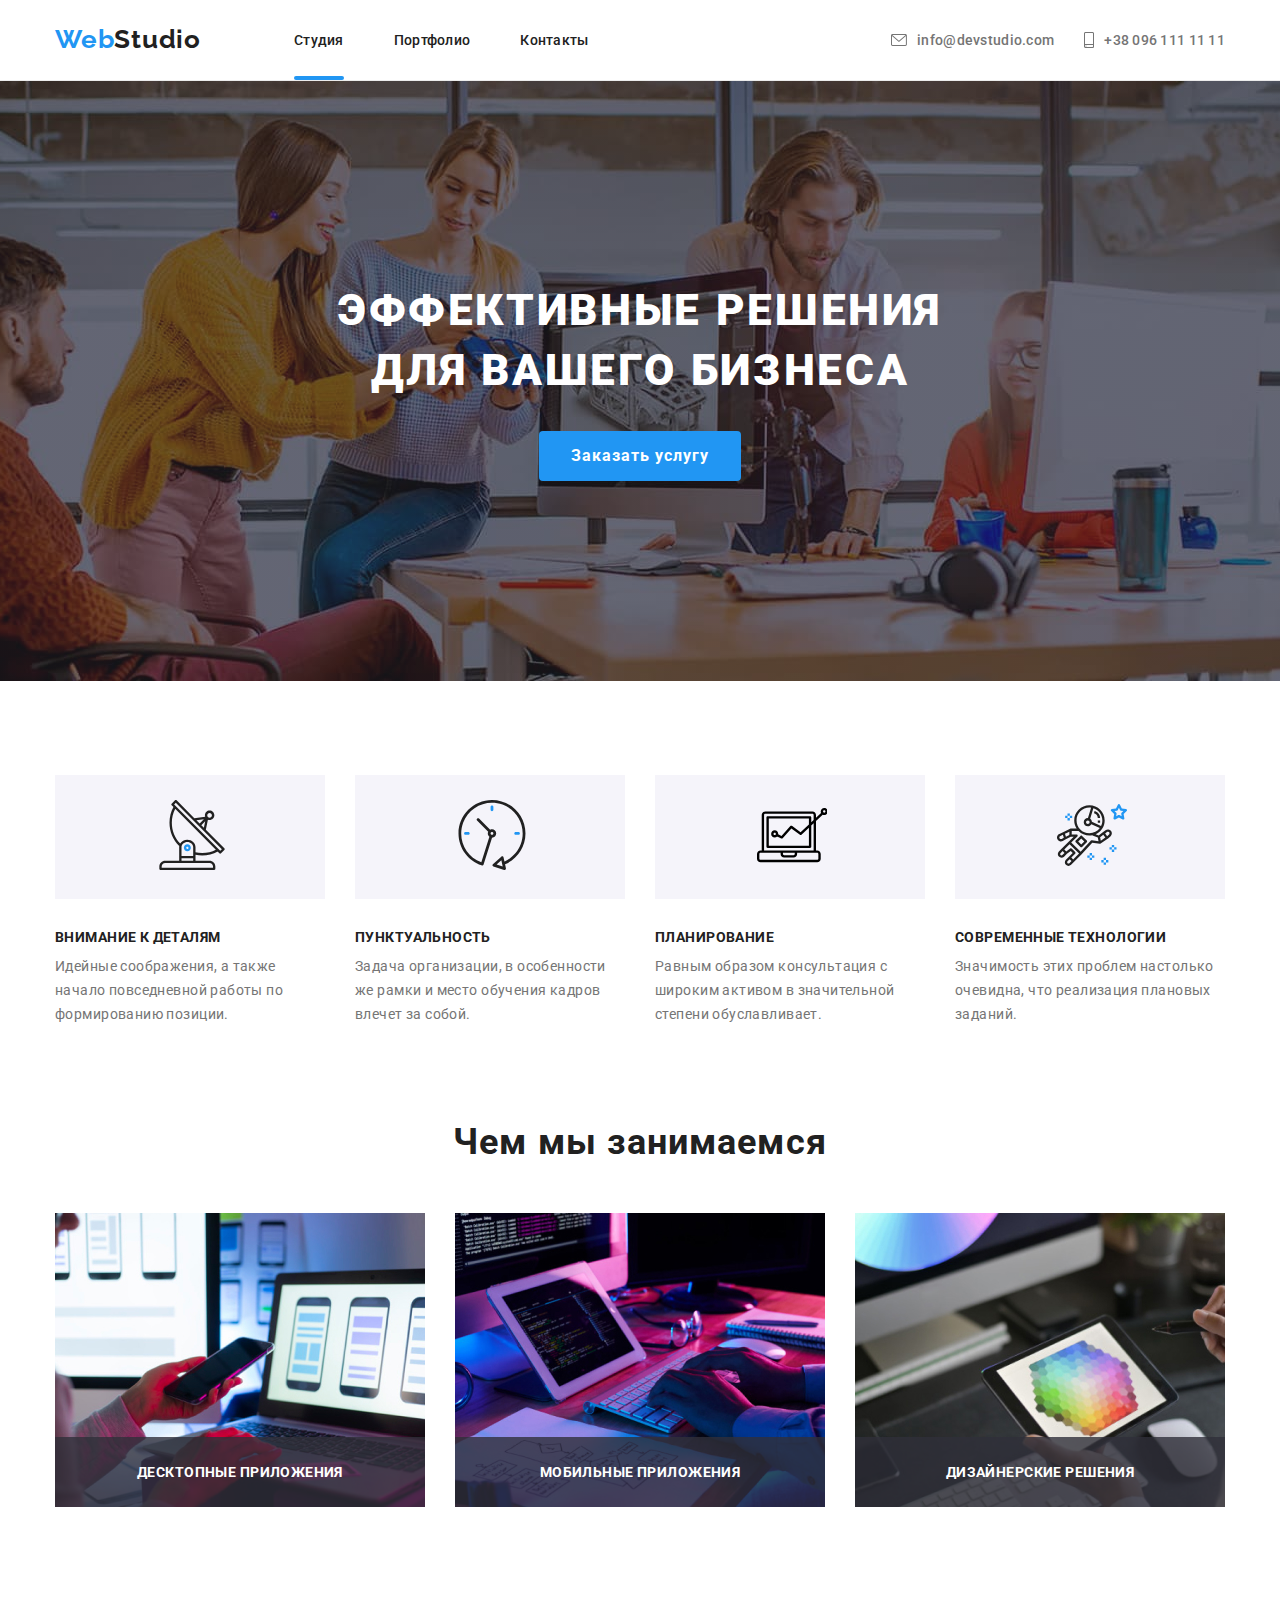
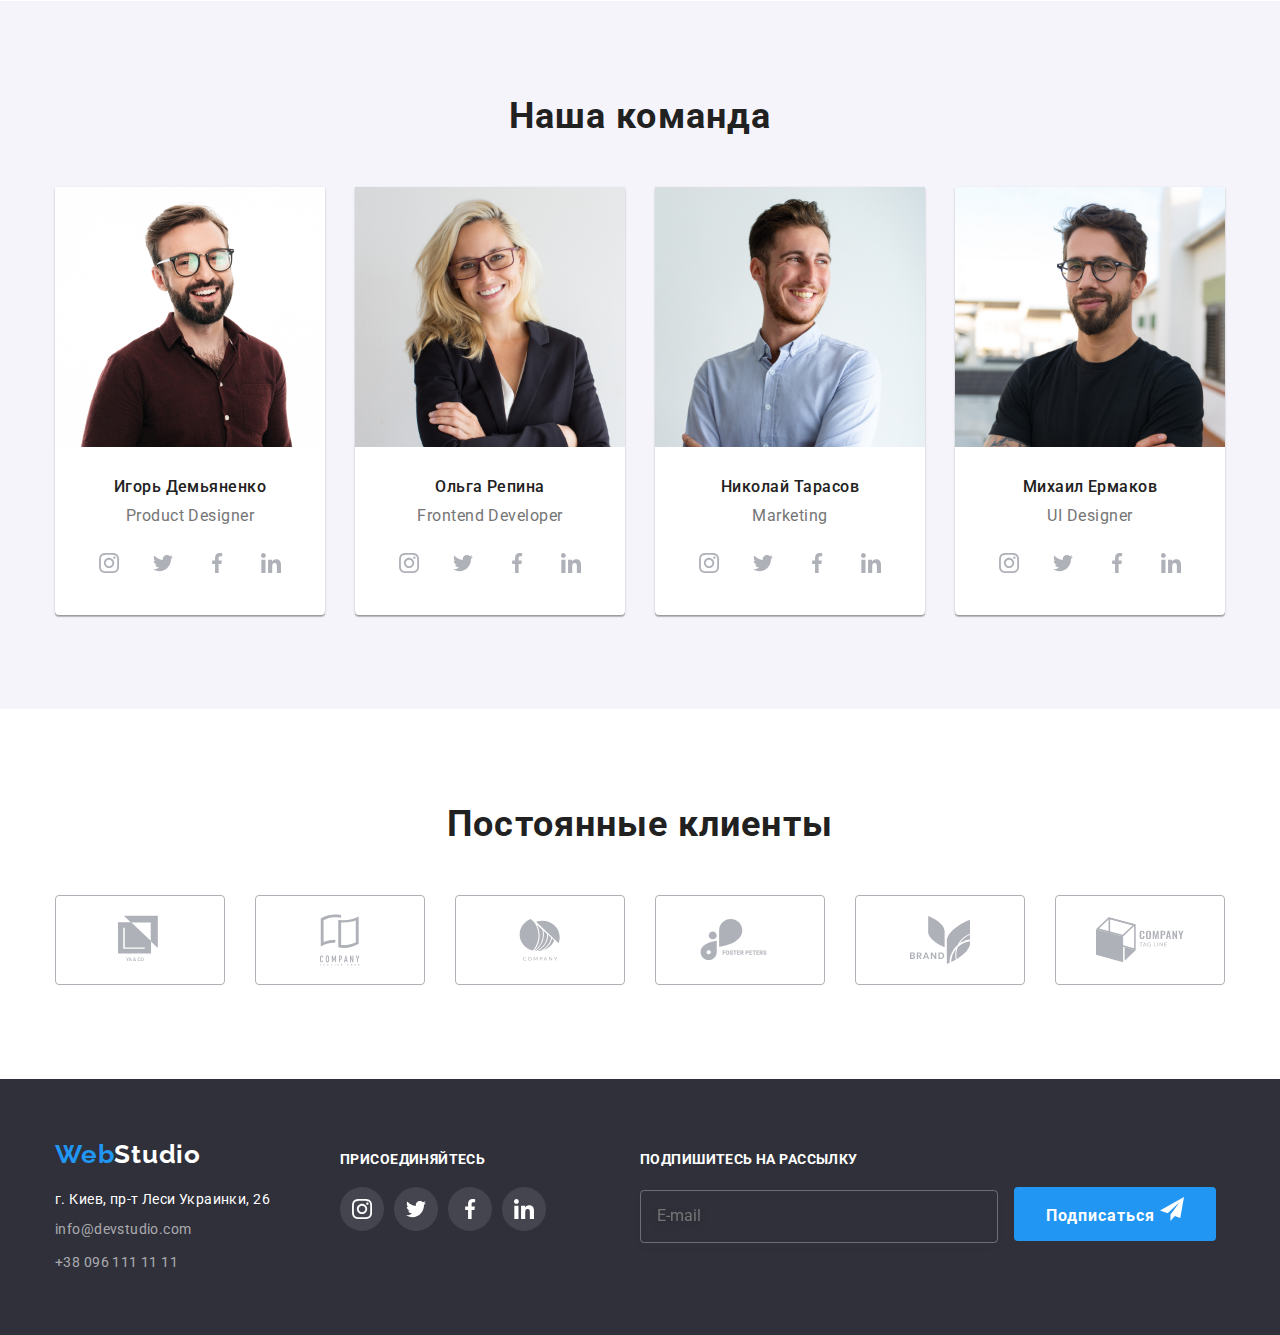
==== index.html @ 8039acfc "+7" ====
<!DOCTYPE html>
<html lang="ru">
<head>
    <meta charset="UTF-8">
    <meta name="viewport" content="width=device-width, initial-scale=1.0">
    <title>WebStudio</title>
    <link rel="stylesheet" href="https://cdnjs.cloudflare.com/ajax/libs/modern-normalize/1.0.0/modern-normalize.min.css">

    <link rel="preconnect" href="https://fonts.gstatic.com">
    <link href="https://fonts.googleapis.com/css2?family=Raleway:wght@700&family=Roboto:wght@400;500;700;900&display=swap"
        rel="stylesheet">
<link rel="stylesheet" href="https://cdnjs.cloudflare.com/ajax/libs/animate.css/4.1.1/animate.min.css" />
<link rel="stylesheet" href="./css/main.min.css">
</head>
<body>
    <header class="main-header">

           <div class="container header-container">
                <nav class="nav-content">
                    <a href="./index.html" class="logo link animate__rotateIn"> <span class="logo-span">Web</span>Studio</a>
                    <ul class="header-navigation-list list">
                        <li class="navigation-list">
                            <a href="./index.html" class="header-link link current">Студия</a>
                        </li>
                        <li class="navigation-list">
                            <a href="./portfolio.html" class="header-link link">Портфолио</a>
                        </li>
                        <li class="navigation-list">
                            <a href="#" class="header-link link">Контакты</a>
                        </li>
                    </ul>
                </nav>
                <address class="header-contacts">
                    <ul class="header-contacts-links list">
                        <li class="navigation-list">
                            <a href="mailto:info@devstudio.com" class="header-contacts-link link">
                            <svg width="16" height="12" class="header-icon">
                                <use href="./images/sprite/symbol-defs.svg#icon-envelope">
                                </use></svg>
                                <span>info@devstudio.com</span> </a></li>
                        <li class="navigation-list"><a href="tel:+380961111111" class="header-contacts-link link">
                            <svg width="10" height="16" class="header-icon">
                                <use href="./images/sprite/symbol-defs.svg#icon-smartphone">
                                </use>
                            </svg>
                            <span>+38 096 111 11 11</span></a></li>
                        
                    </ul>
                
                </address>
           </div>
       
    </header>
    <main>
        <!-- Hero -->
        <section class="section-hero">
           <div class="container-hero">
                <h1 class="hero-title">
                    Эффективные решения <br> для вашего бизнеса
                </h1>
                <button type="button" class="button-hero" data-modal-open>Заказать услугу</button>
           </div>
        </section>
        <!-- Advantages -->
        <section class="advantages-section">
            <div class="container advantages-container">
                <h2 class="visually-hidden">Преимущества</h2>
                <ul class="advantages-examples list">
                    <li class="advantages-list">
                        <div class="advantages-icon">
                            <svg class="adv-icon"> 
                                <use href="./images/sprite/symbol-defs.svg#icon-antenna">
                                </use>
                            </svg>
                        </div>
                        <h3 class="advantages-title">Внимание к деталям</h3>
                        <p class="advantages-text">Идейные соображения, а также начало повседневной работы по формированию позиции.</p>
                    </li>
                    <li class="advantages-list">
                        <div class="advantages-icon">
                            <svg class="adv-icon">
                                <use href="./images/sprite/symbol-defs.svg#icon-clock">
                                </use>
                            </svg>
                        </div>
                        <h3 class="advantages-title">Пунктуальность</h3>
                        <p class="advantages-text">Задача организации, в особенности же рамки и место обучения кадров влечет за собой.
                        </p>
                    </li>
                    <li class="advantages-list">
                        <div class="advantages-icon">
                            <svg class="adv-icon">
                                <use href="./images/sprite/symbol-defs.svg#icon-Vector">
                                </use>
                            </svg>
                        </div>
                        <h3 class="advantages-title">Планирование</h3>
                        <p class="advantages-text">Равным образом консультация с широким активом в значительной степени обуславливает.
                        </p>
                    </li>
                    <li class="advantages-list">
                        <div class="advantages-icon">
                            <svg class="adv-icon">
                                <use href="./images/sprite/symbol-defs.svg#icon-astronaut">
                                </use>
                            </svg>
                        </div>
                        <h3 class="advantages-title">Современные технологии</h3>
                        <p class="advantages-text">Значимость этих проблем настолько очевидна, что реализация плановых заданий.</p>
                    </li>
                </ul>
            </div>
        </section>
        <!-- What we do -->
        <section class="examples">
            <div class="container">
                <h2 class="title-section">Чем мы занимаемся</h2>
                <ul class="exaples-list list">
                    <li class="examples-item">
                        <div class="examples-thumb">
                            <img src="./images/examples/desktop.jpg" alt="Десктопные приложения" width="370" height="294">
                            
                                <p class="title-examples">Десктопные приложения</p>
                          
                        </div>
                    </li>
                    <li class="examples-item">
                        <div class="examples-thumb">
                        <img src="./images/examples/mobile.jpg" alt="Мобильные приложения" width="370" height="294">
                   
                        <p class="title-examples">Мобильные приложения</p>
                       
                    </div>
                    </li>
                    <li class="examples-item">
                        <div class="examples-thumb">
                        <img src="./images/examples/design.jpg" alt="Дизайнерские решения" width="370" height="294">
                       
                            <p class="title-examples">Дизайнерские решения</p>
                     
                    </div>
                    </li>
                </ul>
            </div>
        </section>
        <!-- Team -->
        <section class="section-team">
           <div class="container team-container">
                <h2 class="title-section"> Наша команда</h2>
                <ul class="team-list list">
                    <li class="team-card">
                        
                            <img src="./images/team/img-1.jpg" alt="Игорь Демьяненко" width="270" height="260">
                            <div class="team-card-container">
                            <h3 class="team-person-name">Игорь Демьяненко</h3>
                            <p lang=en class="team-personal-descr"> Product Designer</p>
                            <ul class="social-list list">
                                <li class="social">
                                    <a href="#" class="social-link link" aria-label="Instagram">
                                        <svg class="social-icons">
                                            <use href="./images/sprite/symbol-defs.svg#icon-instagram"></use>
                                        </svg>
                                    </a>
                                </li>
                                <li class="social">
                                    <a href="#" class="social-link link" aria-label="Twitter">
                                        <svg class="social-icons">
                                            <use href="./images/sprite/symbol-defs.svg#icon-twitter"></use>
                                        </svg>
                                    </a>
                                </li>
                                <li class="social">
                                    <a href="#" class="social-link link" aria-label="Facebook">
                                        <svg class="social-icons">
                                            <use href="./images/sprite/symbol-defs.svg#icon-facebook"></use>
                                        </svg>
                                    </a>
                                </li>
                                <li class="social">
                                    <a href="#" class="social-link link" aria-label="LinkedIn">
                                        <svg class="social-icons">
                                            <use href="./images/sprite/symbol-defs.svg#icon-linkedin"></use>
                                        </svg>
                                    </a>
                                </li>
                            </ul>
                        </div>
                    </li>
                    <li class="team-card">
                        <img src="./images/team/repina.jpg" alt="Ольга Репина" width="270" height="260">
                        <div class="team-card-container">
                        <h3 class="team-person-name">Ольга Репина</h3>
                        <p lang=en class="team-personal-descr">Frontend Developer</p>
                        <ul class="social-list list">
                            <li class="social">
                                <a href="#" class="social-link link" aria-label="Instagram">
                                    <svg class="social-icons">
                                        <use href="./images/sprite/symbol-defs.svg#icon-instagram"></use>
                                    </svg>
                                </a>
                            </li>
                            <li class="social">
                                <a href="#" class="social-link link" aria-label="Twitter">
                                    <svg class="social-icons">
                                        <use href="./images/sprite/symbol-defs.svg#icon-twitter"></use>
                                    </svg>
                                </a>
                            </li>
                            <li class="social">
                                <a href="#" class="social-link link" aria-label="Facebook">
                                    <svg class="social-icons">
                                        <use href="./images/sprite/symbol-defs.svg#icon-facebook"></use>
                                    </svg>
                                </a>
                            </li>
                            <li class="social">
                                <a href="#" class="social-link link" aria-label="LinkedIn">
                                    <svg class="social-icons">
                                        <use href="./images/sprite/symbol-defs.svg#icon-linkedin"></use>
                                    </svg>
                                </a>
                            </li>
                        </ul>
                        </div>
                    </li>
                    <li class="team-card">
                        <img src="./images/team/tarasov.jpg" alt="Николай Тарасов" width="270" height="260">
                        <div class="team-card-container">
                        <h3 class="team-person-name">Николай Тарасов</h3>
                        <p lang=en class="team-personal-descr">Marketing</p>
                        <ul class="social-list list">
                            <li class="social">
                                <a href="#" class="social-link link" aria-label="Instagram">
                                    <svg class="social-icons">
                                        <use href="./images/sprite/symbol-defs.svg#icon-instagram"></use>
                                    </svg>
                                </a>
                            </li>
                            <li class="social">
                                <a href="#" class="social-link link" aria-label="Twitter">
                                    <svg class="social-icons">
                                        <use href="./images/sprite/symbol-defs.svg#icon-twitter"></use>
                                    </svg>
                                </a>
                            </li>
                            <li class="social">
                                <a href="#" class="social-link link" aria-label="Facebook">
                                    <svg class="social-icons">
                                        <use href="./images/sprite/symbol-defs.svg#icon-facebook"></use>
                                    </svg>
                                </a>
                            </li>
                            <li class="social">
                                <a href="#" class="social-link link" aria-label="LinkedIn">
                                    <svg class="social-icons">
                                        <use href="./images/sprite/symbol-defs.svg#icon-linkedin"></use>
                                    </svg>
                                </a>
                            </li>
                        </ul>
                        </div>
                    </li>
                    <li class="team-card">
                        <img src="./images/team/ermakov.jpg" alt="Михаил Ермаков" width="270" height="260">
                        <div class="team-card-container">
                        <h3 class="team-person-name">Михаил Ермаков</h3>
                        <p lang=en class="team-personal-descr">UI Designer</p>
                        <ul class="social-list list">
                            <li class="social">
                                <a href="#" class="social-link link" aria-label="Instagram">
                                    <svg class="social-icons">
                                        <use href="./images/sprite/symbol-defs.svg#icon-instagram"></use>
                                    </svg>
                                </a>
                            </li>
                            <li class="social">
                                <a href="#" class="social-link link" aria-label="Twitter">
                                    <svg class="social-icons">
                                        <use href="./images/sprite/symbol-defs.svg#icon-twitter"></use>
                                    </svg>
                                </a>
                            </li>
                            <li class="social">
                                <a href="#" class="social-link link" aria-label="Facebook">
                                    <svg class="social-icons">
                                        <use href="./images/sprite/symbol-defs.svg#icon-facebook"></use>
                                    </svg>
                                </a>
                            </li>
                            <li class="social">
                                <a href="#" class="social-link link" aria-label="LinkedIn">
                                    <svg class="social-icons">
                                        <use href="./images/sprite/symbol-defs.svg#icon-linkedin"></use>
                                    </svg>
                                </a>
                            </li>
                        </ul>
                        </div>
                    </li>
                </ul>
           </div>
        </section>
        <!-- Customers -->
        <section class="section-customers">
            <div class="container">
                <h2 class="title-section">Постоянные клиенты</h2>
                <ul class=" customer-list list">
                    <li class="customers">
                        <a href="" class="customers-link link ">
                            <svg width="44" height="50" class="customers-icon">
                                <use href="./images/sprite/symbol-defs.svg#icon-logo-1"></use>
                            </svg>
                        </a>
                       
                    </li>
                    <li class="customers">
                        <a href="" class="customers-link link ">
                            <svg width="40" height="52" class="customers-icon">
                                <use href="./images/sprite/symbol-defs.svg#icon-logo-2"></use>
                            </svg>
                        </a>
                        
                    </li>
                    <li class="customers">
                        <a href="" class="customers-link link ">
                            <svg width="42" height="42" class="customers-icon">
                                <use href="./images/sprite/symbol-defs.svg#icon-Object"></use>
                            </svg>
                        </a>
                        
                    </li>
                    <li class="customers">
                        <a href="" class="customers-link link">
                            <svg width="80" height="42" class="customers-icon">
                                <use href="./images/sprite/symbol-defs.svg#icon-logo-4"></use>
                            </svg>
                        </a>
                        
                    </li>
                    <li class="customers">
                        <a href="" class="customers-link link">
                            <svg width="60" height="48" class="customers-icon">
                                <use href="./images/sprite/symbol-defs.svg#icon-logo-5"></use>
                            </svg>
                        </a>
                        
                    </li>
                    <li class="customers">
                        <a href="" class="customers-link link">
                            <svg width="88" height="46" class="customers-icon">
                                <use href="./images/sprite/symbol-defs.svg#icon-logo-6" class="customers-icon"></use>
                            </svg>
                        </a>
                        
                    </li>
                </ul>
            </div>
        </section>
    </main>
    <footer class="footer-main">
        <div class="container">
            <div class="footer-contact">

               <div class="footer-contact-container">
                    <a href="#" class="logo-footer link"> <span class="logo-span">Web</span>Studio </a>
                    <address>
                        <ul class="footer-contacts-list list">
                            <li class="footer-contacts">
                                <a href="https://goo.gl/maps/H9d4dG1FLGciRgg88" target="blank" class="footer-place link">г. Киев, пр-т Леси
                                    Украинки, 26 </a>
                            </li>
                            <li class="footer-contacts">
                                <a href="mailto:info@devstudio.com" class="footer-contacts-links link"> info@devstudio.com</a>
                            </li>
                            <li class="footer-contacts">
                                <a href="tel:+380961111111" class="footer-contacts-links link">+38 096 111 11 11</a>
                            </li>
                    
                    
                        </ul>
                    </address>
               </div>
               <div class="join">
                   <p class="join-text">ПРИСОЕДИНЯЙТЕСЬ</p>
                <ul class="social-list list">
                    <li class="social">
                        <a href="#" class="social-link link" aria-label="Instagram">
                            <svg class="social-icons">
                                <use href="./images/sprite/symbol-defs.svg#icon-instagram"></use>
                            </svg>
                        </a>
                    </li>
                    <li class="social">
                        <a href="#" class="social-link link" aria-label="Twitter">
                            <svg class="social-icons">
                                <use href="./images/sprite/symbol-defs.svg#icon-twitter"></use>
                            </svg>
                        </a>
                    </li>
                    <li class="social">
                        <a href="#" class="social-link link" aria-label="Facebook">
                            <svg class="social-icons">
                                <use href="./images/sprite/symbol-defs.svg#icon-facebook"></use>
                            </svg>
                        </a>
                    </li>
                    <li class="social">
                        <a href="#" class="social-link link" aria-label="LinkedIn">
                            <svg class="social-icons">
                                <use href="./images/sprite/symbol-defs.svg#icon-linkedin"></use>
                            </svg>
                        </a>
                    </li>
                </ul>
               </div>
               <div class="footer-form">
                   <form>
                    <p class="join-text footer-join-text">ПОДПИШИТЕСЬ НА РАССЫЛКУ</p>

                    <input class="footer-input" type="email" placeholder="E-mail" name="footer-input-email">
                    <button type="submit"  class="footer-form-btn" >Подписаться
                        <svg class="footer-form-icon">
                            <use href="./images/sprite/symbol-defs.svg#icon-send"></use>
                        </svg>
                    </button>
                   </form>
                   
               </div>
            </div>
                    </div>
    </footer>




    <div class="backdrop is-hidden" data-modal>
        <div class="modal ">
            <button type="button" class="modal-btn" data-modal-close>
             <svg class="modal-close" width="18" height="18">
               <use href="./images/sprite/symbol-defs.svg#icon-close"></use>
              </svg>
            </button>
            <form class="modal-form" action="#">
                <b class="modal-title">Оставьте свои данные, мы вам перезвоним</b>
                
                
              
                        <label class="modal-label" for="name">Имя
                            <span class="modal-input-wrapper">
                                <input type="text" id="name" class="modal-input" name="name-modal">
                                <svg class="modal-icon">
                                    <use href="./images/sprite/symbol-defs.svg#icon-person"></use>
                                </svg>
                            </span>
                        </label>
                        
                 
                
                    <label class="modal-label" for="modal-phone">Телефон
                        <span class="modal-input-wrapper">
                            <input type="tel" id="modal-phone" class="modal-input" name="phone-modal">
                            <svg class="modal-icon">
                                <use href="./images/sprite/symbol-defs.svg#icon-phone"></use>
                            </svg>
                        </span>
                    </label>
                   
                
                    <label class="modal-label" for="mail-modal">Почта
                        <span class="modal-input-wrapper">
                            <input type="email" id="mail-modal" class="modal-input" name="mail-modal">
                            <svg class="modal-icon">
                                <use href="./images/sprite/symbol-defs.svg#icon-email-footer"></use>
                            </svg>
                        </span>
                    </label>
                    
                
                    <label class="modal-label" for="comment">Комментарий
                        <textarea class="modal-input text" name="" id="comment" placeholder="Введите текст" name="comment-modal"></textarea>
                    </label>
                    
             
                
            
                    <input type="checkbox" id="policy-check" class="policy-checkbox visually-hidden">
                    <label for="policy-check" class="policy-label">Соглашаюсь с рассылкой и принимаю
                         <a href="#" class="policy-link">Условия договора</a></label>
                   
              
                
                <button class="button-hero btn-modal" type="submit">Отправить</button>
            </form>
        </div>
    </div>
    <script src="./js/modal.js"></script>
    <script src="./js/mobile-menu.js"></script>
</body>
</html>
---- css/main.min.css ----
:root{--text-black: #212121;--text-grey: #757575;--text-white: #ffffff;--accent-blue: #2196f3;--bgd-dark-color: #2f303a;--bgd-light-color: #f5f4fa;--border-color: #afb1b8}.visually-hidden{position:absolute !important;clip:rect(1px 1px 1px 1px);clip:rect(1px, 1px, 1px, 1px);padding:0 !important;border:0 !important;height:1px !important;width:1px !important;overflow:hidden}.is-hidden{visibility:hidden;opacity:0;pointer-events:none}.link{text-decoration:none;cursor:pointer;font-style:normal}.list{list-style:none;padding:0;margin:0}.container{width:1200px;margin-top:0;margin-left:auto;margin-right:auto;padding-left:15px;padding-right:15px}.button{font-style:inherit;font-family:inherit}body{font-family:"Roboto", sans-serif;margin:0}h1,h2,h3,h4,h5,h6,p{margin:0}img{display:block;max-width:100%;height:auto}.current{color:var(--accent-blue)}.current::after{content:"";position:absolute;display:block;width:100%;height:4px;bottom:0;background-color:var(--accent-blue);border-radius:2px}.main-header{font-weight:500;font-size:14px;line-height:1.143;letter-spacing:0.02em;color:var(--text-black);border-bottom:1px solid #ececec}.header-container{display:flex;align-items:center;min-height:80px}.nav-content{display:flex;align-items:center}.header-navigation-list{padding-bottom:0;margin-left:93px;display:flex}.header-navigation-list .navigation-list+.navigation-list{margin-left:50px}.header-navigation-list a:hover,.header-navigation-list a:focus{color:var(--accent-blue)}.header-contacts{margin-left:auto;display:flex;align-items:center}.header-contacts a:hover,.header-contacts a:focus{color:var(--accent-blue)}.header-link{position:relative;color:var(--text-black);padding-bottom:32px;padding-top:32px;transition:color 250ms cubic-bezier(0.4, 0, 0.2, 1)}.header-contacts-links{display:flex;color:var(--text-white);align-items:center}.header-contacts-links .navigation-list+.navigation-list{margin-left:30px}.header-contacts-link{color:var(--text-grey);padding:32px 0px;display:flex;justify-content:center;align-items:center;transition:color 250ms cubic-bezier(0.4, 0, 0.2, 1)}.navigation-list{display:flex;align-items:center}.logo{font-family:Raleway, sans-serif;font-weight:bold;font-size:26px;line-height:1.192;letter-spacing:0.03em;color:var(--text-black);align-self:center;padding-top:24px;padding-bottom:25px;animation-duration:1500ms}.logo-span{font-family:Raleway, sans-serif;font-weight:bold;font-size:26px;line-height:1.192;letter-spacing:0.03em;color:var(--accent-blue)}.logo-footer{font-family:Raleway, sans-serif;font-weight:bold;font-size:26px;line-height:0.8;letter-spacing:0.03em;color:var(--text-white)}.header-icon{margin-right:10px;display:inline-block;fill:currentColor;transition:fill 250ms cubic-bezier(0.4, 0, 0.2, 1)}.header-icon:hover,.header-icon:focus{fill:currentColor}.footer-place{font-size:14px;line-height:1.713px;letter-spacing:0.03em;color:var(--text-white)}.footer-main{background-color:var(--bgd-dark-color);padding-top:60px;padding-bottom:60px}.footer-contacts-list{margin-top:20px}.footer-contacts-list .footer-contacts+.footer-contacts{margin-top:9px}.footer-contacts-links{font-size:14px;line-height:1.713;letter-spacing:0.03em;color:rgba(255,255,255,0.6)}.footer-contact{display:flex;justify-content:baseline}.footer-contact-container{margin-right:70px}.join-text{font-weight:bold;font-size:14px;line-height:1.143;letter-spacing:0.03em;text-transform:uppercase;margin-bottom:20px;color:var(--text-white)}.join{padding-top:12px}.join .social-link{background:rgba(255,255,255,0.1)}.join .social-icons{fill:var(--text-white)}.footer-join-text{margin-bottom:0}.footer-form{padding-top:12px;margin-left:94px}.footer-input{border:1px solid rgba(255,255,255,0.3);filter:drop-shadow(0px 4px 4px rgba(0,0,0,0.15));border-radius:4px;background-color:transparent;padding:16px;width:358px;margin-right:12px;color:var(--text-white)}.footer-input:focus{outline:none}.footer-form-icon{width:24px;height:24px}.button-footer{background:#2196f3;box-shadow:0px 4px 4px rgba(0,0,0,0.15);border-radius:4px;padding:10px 30px}.footer-form-btn{color:var(--text-white);background-color:var(--accent-blue);font-weight:bold;font-size:16px;line-height:1.87;letter-spacing:0.06em;margin-top:20px;border-radius:4px;border:none;padding:10px 32px}.button-hero{color:var(--text-white);background-color:var(--accent-blue);font-weight:bold;font-size:16px;line-height:1.87;letter-spacing:0.06em;margin-top:30px;border-radius:4px;border:none;padding:10px 32px}.button-hero.btn-modal{display:flex;justify-content:center;margin-right:auto;margin-left:auto;margin-top:30px;margin-bottom:0}.portfolio-buttons{display:flex;justify-content:center;margin-bottom:50px}.portfolio-buttons .portfolio-btn+.portfolio-btn{margin-left:8px}.portfolio-button{font-weight:500;font-size:16px;line-height:1.625;letter-spacing:0.03em;color:var(--text-black);background-color:var(--bgd-light-color);border:transparent;padding:6px 22px;border-radius:4px;transition:color 250ms cubic-bezier(0.4, 0, 0.2, 1),background-color 250ms cubic-bezier(0.4, 0, 0.2, 1),box-shadow 250ms cubic-bezier(0.4, 0, 0.2, 1)}.portfolio-button:hover,.portfolio-button:focus{color:var(--text-white);background-color:var(--accent-blue);box-shadow:0px 3px 1px rgba(0,0,0,0.1),0px 1px 2px rgba(0,0,0,0.08),0px 2px 2px rgba(0,0,0,0.12)}.modal-btn{position:absolute;top:8px;right:8px;width:30px;height:30px;border-radius:50%;border:1px solid rgba(0,0,0,0.1);background-color:transparent;cursor:pointer;display:flex;justify-content:center;align-items:center}.modal-btn:hover .modal-close{fill:var(--accent-blue)}.section-hero{background-color:var(--bgd-dark-color);text-align:center}.container-hero{max-width:1600px;height:600px;padding:200px 0;margin-left:auto;margin-right:auto;background-image:linear-gradient(rgba(47,48,58,0.4), rgba(47,48,58,0.4)),url("../images/hero/Img.jpg");background-size:cover;background-repeat:no-repeat;background-position:center}.hero-title{color:var(--text-white);font-weight:900;font-size:44px;line-height:1.36;letter-spacing:0.06em;text-transform:uppercase}.advantages-section{padding-top:94px;padding-bottom:94px}.advantages-title{font-size:14px;line-height:1.143;letter-spacing:0.03em;text-transform:uppercase;color:var(--text-black);margin-top:0;margin-bottom:10px}.advantages-examples{display:flex;justify-content:space-between}.advantages-list{display:inline-block;width:270px}.advantages-list:not(:first-child){margin-left:30px}.advantages-text{color:var(--text-grey);font-size:14px;line-height:1.713;letter-spacing:0.03em}.advantages-icon{padding:25px 102px;background-color:var(--bgd-light-color);margin-bottom:30px}.adv-icon{width:70px;height:70px}.examples{padding-bottom:94px}.title-section{font-weight:bold;font-size:36px;line-height:1.167;letter-spacing:0.03em;color:var(--text-black);margin-top:0;margin-bottom:50px;text-align:center}.exaples-list{display:flex;justify-content:space-between}.exaples-list .examples-item+.examples-item{margin-left:30px}.examples-thumb{position:relative}.title-examples{position:absolute;bottom:0;background:rgba(47,48,58,0.8);padding-top:27px;padding-bottom:27px;width:100%;font-weight:bold;font-size:14px;line-height:1.143;text-align:center;letter-spacing:0.03em;text-transform:uppercase;color:var(--text-white)}.section-team{background-color:var(--bgd-light-color);padding-top:94px;padding-bottom:94px}.team-card{background-color:var(--text-white);border-radius:0px 0px 4px 4px;width:270px;box-shadow:0px 1px 3px rgba(0,0,0,0.12),0px 1px 1px rgba(0,0,0,0.14),0px 2px 1px rgba(0,0,0,0.2)}.team-card-container{padding:30px 10px}.team-list{display:flex;justify-content:space-between}.team-list .team-card+.team-card{margin-left:30px}.team-person-name{font-weight:500;font-size:16px;line-height:1.188;letter-spacing:0.03em;color:var(--text-black);margin-bottom:10px;text-align:center}.team-personal-descr{font-size:16px;line-height:1.188;letter-spacing:0.03em;color:var(--text-grey);text-align:center;margin-bottom:16px}.social-list{display:flex;justify-content:center}.social-icons{width:20px;height:20px;fill:var(--border-color);transition:fill 250ms cubic-bezier(0.4, 0, 0.2, 1)}.social-link:focus .social-icons,.social-link:hover .social-icons{fill:var(--text-white)}.social-link{display:flex;align-items:center;justify-content:center;width:44px;height:44px;border-radius:50%;transition:background-color 250ms cubic-bezier(0.4, 0, 0.2, 1)}.social-link:focus,.social-link:hover{background-color:var(--accent-blue)}.social:not(:last-child){margin-right:10px}.section-customers{padding-top:94px;padding-bottom:94px}.customer-list{display:flex;justify-content:center}.customers-link{display:flex;border:1px solid var(--border-color);border-radius:4px;width:170px;height:90px;align-items:center;justify-content:center}.customers-link:hover,.customers-link:focus{border:1px solid var(--accent-blue)}.customers:not(:last-child){margin-right:30px}.first-customer{padding:20px 64px}.customers-icon{fill:var(--border-color);transition:fill 250ms cubic-bezier(0.4, 0, 0.2, 1)}.customers-link:focus .customers-icon,.customers-link:hover .customers-icon{fill:var(--accent-blue)}.backdrop{position:fixed;top:0;left:0;width:100%;height:100%;background-color:rgba(0,0,0,0.2);transition:all 250ms cubic-bezier(0.4, 0, 0.2, 1)}.modal{position:absolute;top:50%;left:50%;transform:translate(-50%, -50%);width:528px;max-height:581px;background-color:var(--text-white);box-shadow:0px 1px 3px rgba(0,0,0,0.12),0px 1px 1px rgba(0,0,0,0.14),0px 2px 1px rgba(0,0,0,0.2);border-radius:4px;padding:40px}.modal-form{display:flex;flex-direction:column}.modal-title{font-weight:bold;font-size:20px;line-height:1.15;letter-spacing:0.03em;color:var(--text-black);margin-bottom:12px}.modal-input{display:block;border:1px solid rgba(33,33,33,0.2);border-radius:4px;width:100%;padding-top:12px;padding-bottom:12px;padding-left:42px;height:40px;transition:border-color 250ms cubic-bezier(0.4, 0, 0.2, 1)}.modal-input:focus{border-color:var(--accent-blue);outline:none}.modal-input.text{height:120px;resize:none;padding:12px 16px;margin-top:4px;transition:border-color 250ms cubic-bezier(0.4, 0, 0.2, 1)}.modal-input.text:focus{outline:none}.modal-input::placeholder{font-size:12px;line-height:1.17;letter-spacing:0.01em;color:rgba(117,117,117,0.5)}.modal-icon{width:18px;height:18px;position:absolute;top:50%;left:12px;transform:translateY(-50%)}.modal-input:focus+.modal-icon{fill:var(--accent-blue)}.modal-label{font-size:12px;line-height:1.17;letter-spacing:0.01em;color:var(--text-grey);margin-top:10px}.modal-input-wrapper{position:relative;display:block;margin-top:4px}.policy-link{color:var(--accent-blue);font-size:14px;line-height:1.71;letter-spacing:0.03em;margin-left:2px}.policy-label{display:flex;align-items:center;flex-wrap:wrap;font-size:14px;line-height:1.71;letter-spacing:0.03em}.policy-label::before{display:block;width:16px;height:16px;content:"";border:2px solid var(--text-black);border-radius:2px;margin-right:8px}.policy-checkbox:checked+.policy-label::before{background-color:var(--accent-blue);border-color:var(--accent-blue);background-image:url(../images/form/icon-check.svg);background-size:contain;background-origin:border-box}
/*# sourceMappingURL=main.min.css.map */
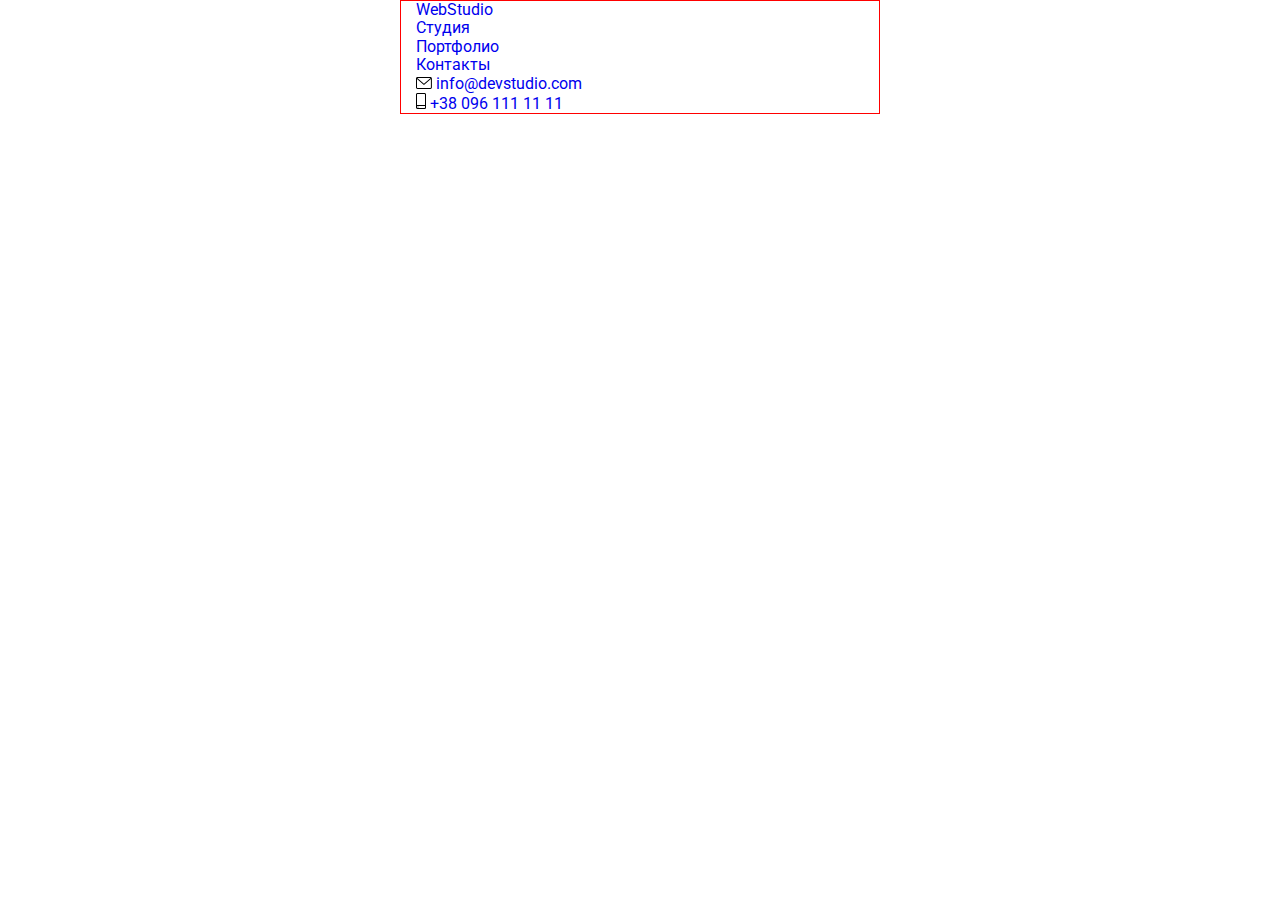
==== commit 5591958e: "++" ====
--- a/index.html
+++ b/index.html
@@ -53,16 +53,16 @@
     </header>
     <main>
         <!-- Hero -->
-        <section class="section-hero">
+        <!-- <section class="section-hero">
            <div class="container-hero">
                 <h1 class="hero-title">
                     Эффективные решения <br> для вашего бизнеса
                 </h1>
                 <button type="button" class="button-hero" data-modal-open>Заказать услугу</button>
            </div>
-        </section>
+        </section> -->
         <!-- Advantages -->
-        <section class="advantages-section">
+        <!-- <section class="advantages-section">
             <div class="container advantages-container">
                 <h2 class="visually-hidden">Преимущества</h2>
                 <ul class="advantages-examples list">
@@ -110,9 +110,9 @@
                     </li>
                 </ul>
             </div>
-        </section>
+        </section> -->
         <!-- What we do -->
-        <section class="examples">
+        <!-- <section class="examples">
             <div class="container">
                 <h2 class="title-section">Чем мы занимаемся</h2>
                 <ul class="exaples-list list">
@@ -142,9 +142,9 @@
                     </li>
                 </ul>
             </div>
-        </section>
+        </section> -->
         <!-- Team -->
-        <section class="section-team">
+        <!-- <section class="section-team">
            <div class="container team-container">
                 <h2 class="title-section"> Наша команда</h2>
                 <ul class="team-list list">
@@ -299,9 +299,9 @@
                     </li>
                 </ul>
            </div>
-        </section>
+        </section> -->
         <!-- Customers -->
-        <section class="section-customers">
+        <!-- <section class="section-customers">
             <div class="container">
                 <h2 class="title-section">Постоянные клиенты</h2>
                 <ul class=" customer-list list">
@@ -355,9 +355,9 @@
                     </li>
                 </ul>
             </div>
-        </section>
+        </section> -->
     </main>
-    <footer class="footer-main">
+    <!-- <footer class="footer-main">
         <div class="container">
             <div class="footer-contact">
 
@@ -428,12 +428,12 @@
                </div>
             </div>
                     </div>
-    </footer>
-
-
-
-
-    <div class="backdrop is-hidden" data-modal>
+    </footer> -->
+
+
+
+
+    <!-- <div class="backdrop is-hidden" data-modal>
         <div class="modal ">
             <button type="button" class="modal-btn" data-modal-close>
              <svg class="modal-close" width="18" height="18">
@@ -492,7 +492,7 @@
                 <button class="button-hero btn-modal" type="submit">Отправить</button>
             </form>
         </div>
-    </div>
+    </div> -->
     <script src="./js/modal.js"></script>
     <script src="./js/mobile-menu.js"></script>
 </body>
--- a/css/main.min.css
+++ b/css/main.min.css
@@ -1,2 +1,2 @@
-:root{--text-black: #212121;--text-grey: #757575;--text-white: #ffffff;--accent-blue: #2196f3;--bgd-dark-color: #2f303a;--bgd-light-color: #f5f4fa;--border-color: #afb1b8}.visually-hidden{position:absolute !important;clip:rect(1px 1px 1px 1px);clip:rect(1px, 1px, 1px, 1px);padding:0 !important;border:0 !important;height:1px !important;width:1px !important;overflow:hidden}.is-hidden{visibility:hidden;opacity:0;pointer-events:none}.link{text-decoration:none;cursor:pointer;font-style:normal}.list{list-style:none;padding:0;margin:0}.container{width:1200px;margin-top:0;margin-left:auto;margin-right:auto;padding-left:15px;padding-right:15px}.button{font-style:inherit;font-family:inherit}body{font-family:"Roboto", sans-serif;margin:0}h1,h2,h3,h4,h5,h6,p{margin:0}img{display:block;max-width:100%;height:auto}.current{color:var(--accent-blue)}.current::after{content:"";position:absolute;display:block;width:100%;height:4px;bottom:0;background-color:var(--accent-blue);border-radius:2px}.main-header{font-weight:500;font-size:14px;line-height:1.143;letter-spacing:0.02em;color:var(--text-black);border-bottom:1px solid #ececec}.header-container{display:flex;align-items:center;min-height:80px}.nav-content{display:flex;align-items:center}.header-navigation-list{padding-bottom:0;margin-left:93px;display:flex}.header-navigation-list .navigation-list+.navigation-list{margin-left:50px}.header-navigation-list a:hover,.header-navigation-list a:focus{color:var(--accent-blue)}.header-contacts{margin-left:auto;display:flex;align-items:center}.header-contacts a:hover,.header-contacts a:focus{color:var(--accent-blue)}.header-link{position:relative;color:var(--text-black);padding-bottom:32px;padding-top:32px;transition:color 250ms cubic-bezier(0.4, 0, 0.2, 1)}.header-contacts-links{display:flex;color:var(--text-white);align-items:center}.header-contacts-links .navigation-list+.navigation-list{margin-left:30px}.header-contacts-link{color:var(--text-grey);padding:32px 0px;display:flex;justify-content:center;align-items:center;transition:color 250ms cubic-bezier(0.4, 0, 0.2, 1)}.navigation-list{display:flex;align-items:center}.logo{font-family:Raleway, sans-serif;font-weight:bold;font-size:26px;line-height:1.192;letter-spacing:0.03em;color:var(--text-black);align-self:center;padding-top:24px;padding-bottom:25px;animation-duration:1500ms}.logo-span{font-family:Raleway, sans-serif;font-weight:bold;font-size:26px;line-height:1.192;letter-spacing:0.03em;color:var(--accent-blue)}.logo-footer{font-family:Raleway, sans-serif;font-weight:bold;font-size:26px;line-height:0.8;letter-spacing:0.03em;color:var(--text-white)}.header-icon{margin-right:10px;display:inline-block;fill:currentColor;transition:fill 250ms cubic-bezier(0.4, 0, 0.2, 1)}.header-icon:hover,.header-icon:focus{fill:currentColor}.footer-place{font-size:14px;line-height:1.713px;letter-spacing:0.03em;color:var(--text-white)}.footer-main{background-color:var(--bgd-dark-color);padding-top:60px;padding-bottom:60px}.footer-contacts-list{margin-top:20px}.footer-contacts-list .footer-contacts+.footer-contacts{margin-top:9px}.footer-contacts-links{font-size:14px;line-height:1.713;letter-spacing:0.03em;color:rgba(255,255,255,0.6)}.footer-contact{display:flex;justify-content:baseline}.footer-contact-container{margin-right:70px}.join-text{font-weight:bold;font-size:14px;line-height:1.143;letter-spacing:0.03em;text-transform:uppercase;margin-bottom:20px;color:var(--text-white)}.join{padding-top:12px}.join .social-link{background:rgba(255,255,255,0.1)}.join .social-icons{fill:var(--text-white)}.footer-join-text{margin-bottom:0}.footer-form{padding-top:12px;margin-left:94px}.footer-input{border:1px solid rgba(255,255,255,0.3);filter:drop-shadow(0px 4px 4px rgba(0,0,0,0.15));border-radius:4px;background-color:transparent;padding:16px;width:358px;margin-right:12px;color:var(--text-white)}.footer-input:focus{outline:none}.footer-form-icon{width:24px;height:24px}.button-footer{background:#2196f3;box-shadow:0px 4px 4px rgba(0,0,0,0.15);border-radius:4px;padding:10px 30px}.footer-form-btn{color:var(--text-white);background-color:var(--accent-blue);font-weight:bold;font-size:16px;line-height:1.87;letter-spacing:0.06em;margin-top:20px;border-radius:4px;border:none;padding:10px 32px}.button-hero{color:var(--text-white);background-color:var(--accent-blue);font-weight:bold;font-size:16px;line-height:1.87;letter-spacing:0.06em;margin-top:30px;border-radius:4px;border:none;padding:10px 32px}.button-hero.btn-modal{display:flex;justify-content:center;margin-right:auto;margin-left:auto;margin-top:30px;margin-bottom:0}.portfolio-buttons{display:flex;justify-content:center;margin-bottom:50px}.portfolio-buttons .portfolio-btn+.portfolio-btn{margin-left:8px}.portfolio-button{font-weight:500;font-size:16px;line-height:1.625;letter-spacing:0.03em;color:var(--text-black);background-color:var(--bgd-light-color);border:transparent;padding:6px 22px;border-radius:4px;transition:color 250ms cubic-bezier(0.4, 0, 0.2, 1),background-color 250ms cubic-bezier(0.4, 0, 0.2, 1),box-shadow 250ms cubic-bezier(0.4, 0, 0.2, 1)}.portfolio-button:hover,.portfolio-button:focus{color:var(--text-white);background-color:var(--accent-blue);box-shadow:0px 3px 1px rgba(0,0,0,0.1),0px 1px 2px rgba(0,0,0,0.08),0px 2px 2px rgba(0,0,0,0.12)}.modal-btn{position:absolute;top:8px;right:8px;width:30px;height:30px;border-radius:50%;border:1px solid rgba(0,0,0,0.1);background-color:transparent;cursor:pointer;display:flex;justify-content:center;align-items:center}.modal-btn:hover .modal-close{fill:var(--accent-blue)}.section-hero{background-color:var(--bgd-dark-color);text-align:center}.container-hero{max-width:1600px;height:600px;padding:200px 0;margin-left:auto;margin-right:auto;background-image:linear-gradient(rgba(47,48,58,0.4), rgba(47,48,58,0.4)),url("../images/hero/Img.jpg");background-size:cover;background-repeat:no-repeat;background-position:center}.hero-title{color:var(--text-white);font-weight:900;font-size:44px;line-height:1.36;letter-spacing:0.06em;text-transform:uppercase}.advantages-section{padding-top:94px;padding-bottom:94px}.advantages-title{font-size:14px;line-height:1.143;letter-spacing:0.03em;text-transform:uppercase;color:var(--text-black);margin-top:0;margin-bottom:10px}.advantages-examples{display:flex;justify-content:space-between}.advantages-list{display:inline-block;width:270px}.advantages-list:not(:first-child){margin-left:30px}.advantages-text{color:var(--text-grey);font-size:14px;line-height:1.713;letter-spacing:0.03em}.advantages-icon{padding:25px 102px;background-color:var(--bgd-light-color);margin-bottom:30px}.adv-icon{width:70px;height:70px}.examples{padding-bottom:94px}.title-section{font-weight:bold;font-size:36px;line-height:1.167;letter-spacing:0.03em;color:var(--text-black);margin-top:0;margin-bottom:50px;text-align:center}.exaples-list{display:flex;justify-content:space-between}.exaples-list .examples-item+.examples-item{margin-left:30px}.examples-thumb{position:relative}.title-examples{position:absolute;bottom:0;background:rgba(47,48,58,0.8);padding-top:27px;padding-bottom:27px;width:100%;font-weight:bold;font-size:14px;line-height:1.143;text-align:center;letter-spacing:0.03em;text-transform:uppercase;color:var(--text-white)}.section-team{background-color:var(--bgd-light-color);padding-top:94px;padding-bottom:94px}.team-card{background-color:var(--text-white);border-radius:0px 0px 4px 4px;width:270px;box-shadow:0px 1px 3px rgba(0,0,0,0.12),0px 1px 1px rgba(0,0,0,0.14),0px 2px 1px rgba(0,0,0,0.2)}.team-card-container{padding:30px 10px}.team-list{display:flex;justify-content:space-between}.team-list .team-card+.team-card{margin-left:30px}.team-person-name{font-weight:500;font-size:16px;line-height:1.188;letter-spacing:0.03em;color:var(--text-black);margin-bottom:10px;text-align:center}.team-personal-descr{font-size:16px;line-height:1.188;letter-spacing:0.03em;color:var(--text-grey);text-align:center;margin-bottom:16px}.social-list{display:flex;justify-content:center}.social-icons{width:20px;height:20px;fill:var(--border-color);transition:fill 250ms cubic-bezier(0.4, 0, 0.2, 1)}.social-link:focus .social-icons,.social-link:hover .social-icons{fill:var(--text-white)}.social-link{display:flex;align-items:center;justify-content:center;width:44px;height:44px;border-radius:50%;transition:background-color 250ms cubic-bezier(0.4, 0, 0.2, 1)}.social-link:focus,.social-link:hover{background-color:var(--accent-blue)}.social:not(:last-child){margin-right:10px}.section-customers{padding-top:94px;padding-bottom:94px}.customer-list{display:flex;justify-content:center}.customers-link{display:flex;border:1px solid var(--border-color);border-radius:4px;width:170px;height:90px;align-items:center;justify-content:center}.customers-link:hover,.customers-link:focus{border:1px solid var(--accent-blue)}.customers:not(:last-child){margin-right:30px}.first-customer{padding:20px 64px}.customers-icon{fill:var(--border-color);transition:fill 250ms cubic-bezier(0.4, 0, 0.2, 1)}.customers-link:focus .customers-icon,.customers-link:hover .customers-icon{fill:var(--accent-blue)}.backdrop{position:fixed;top:0;left:0;width:100%;height:100%;background-color:rgba(0,0,0,0.2);transition:all 250ms cubic-bezier(0.4, 0, 0.2, 1)}.modal{position:absolute;top:50%;left:50%;transform:translate(-50%, -50%);width:528px;max-height:581px;background-color:var(--text-white);box-shadow:0px 1px 3px rgba(0,0,0,0.12),0px 1px 1px rgba(0,0,0,0.14),0px 2px 1px rgba(0,0,0,0.2);border-radius:4px;padding:40px}.modal-form{display:flex;flex-direction:column}.modal-title{font-weight:bold;font-size:20px;line-height:1.15;letter-spacing:0.03em;color:var(--text-black);margin-bottom:12px}.modal-input{display:block;border:1px solid rgba(33,33,33,0.2);border-radius:4px;width:100%;padding-top:12px;padding-bottom:12px;padding-left:42px;height:40px;transition:border-color 250ms cubic-bezier(0.4, 0, 0.2, 1)}.modal-input:focus{border-color:var(--accent-blue);outline:none}.modal-input.text{height:120px;resize:none;padding:12px 16px;margin-top:4px;transition:border-color 250ms cubic-bezier(0.4, 0, 0.2, 1)}.modal-input.text:focus{outline:none}.modal-input::placeholder{font-size:12px;line-height:1.17;letter-spacing:0.01em;color:rgba(117,117,117,0.5)}.modal-icon{width:18px;height:18px;position:absolute;top:50%;left:12px;transform:translateY(-50%)}.modal-input:focus+.modal-icon{fill:var(--accent-blue)}.modal-label{font-size:12px;line-height:1.17;letter-spacing:0.01em;color:var(--text-grey);margin-top:10px}.modal-input-wrapper{position:relative;display:block;margin-top:4px}.policy-link{color:var(--accent-blue);font-size:14px;line-height:1.71;letter-spacing:0.03em;margin-left:2px}.policy-label{display:flex;align-items:center;flex-wrap:wrap;font-size:14px;line-height:1.71;letter-spacing:0.03em}.policy-label::before{display:block;width:16px;height:16px;content:"";border:2px solid var(--text-black);border-radius:2px;margin-right:8px}.policy-checkbox:checked+.policy-label::before{background-color:var(--accent-blue);border-color:var(--accent-blue);background-image:url(../images/form/icon-check.svg);background-size:contain;background-origin:border-box}
+:root{--text-black: #212121;--text-grey: #757575;--text-white: #ffffff;--accent-blue: #2196f3;--bgd-dark-color: #2f303a;--bgd-light-color: #f5f4fa;--border-color: #afb1b8}.visually-hidden{position:absolute !important;clip:rect(1px 1px 1px 1px);clip:rect(1px, 1px, 1px, 1px);padding:0 !important;border:0 !important;height:1px !important;width:1px !important;overflow:hidden}.is-hidden{visibility:hidden;opacity:0;pointer-events:none}.link{text-decoration:none;cursor:pointer;font-style:normal}.list{list-style:none;padding:0;margin:0}.container{width:100%;padding:0 15px;border:1px solid red}@media screen and (min-width: 480px){.container{width:480px;margin:0 auto}}.button{font-style:inherit;font-family:inherit}body{font-family:"Roboto", sans-serif;margin:0}h1,h2,h3,h4,h5,h6,p{margin:0}img{display:block;max-width:100%;height:auto}.footer-place{font-size:14px;line-height:1.713px;letter-spacing:0.03em;color:var(--text-white)}.footer-main{background-color:var(--bgd-dark-color);padding-top:60px;padding-bottom:60px}.footer-contacts-list{margin-top:20px}.footer-contacts-list .footer-contacts+.footer-contacts{margin-top:9px}.footer-contacts-links{font-size:14px;line-height:1.713;letter-spacing:0.03em;color:rgba(255,255,255,0.6)}.footer-contact{display:flex;justify-content:baseline}.footer-contact-container{margin-right:70px}.join-text{font-weight:bold;font-size:14px;line-height:1.143;letter-spacing:0.03em;text-transform:uppercase;margin-bottom:20px;color:var(--text-white)}.join{padding-top:12px}.join .social-link{background:rgba(255,255,255,0.1)}.join .social-icons{fill:var(--text-white)}.footer-join-text{margin-bottom:0}.footer-form{padding-top:12px;margin-left:94px}.footer-input{border:1px solid rgba(255,255,255,0.3);filter:drop-shadow(0px 4px 4px rgba(0,0,0,0.15));border-radius:4px;background-color:transparent;padding:16px;width:358px;margin-right:12px;color:var(--text-white)}.footer-input:focus{outline:none}.footer-form-icon{width:24px;height:24px}.button-footer{background:#2196f3;box-shadow:0px 4px 4px rgba(0,0,0,0.15);border-radius:4px;padding:10px 30px}.footer-form-btn{color:var(--text-white);background-color:var(--accent-blue);font-weight:bold;font-size:16px;line-height:1.87;letter-spacing:0.06em;margin-top:20px;border-radius:4px;border:none;padding:10px 32px}.button-hero{color:var(--text-white);background-color:var(--accent-blue);font-weight:bold;font-size:16px;line-height:1.87;letter-spacing:0.06em;margin-top:30px;border-radius:4px;border:none;padding:10px 32px}.button-hero.btn-modal{display:flex;justify-content:center;margin-right:auto;margin-left:auto;margin-top:30px;margin-bottom:0}.portfolio-buttons{display:flex;justify-content:center;margin-bottom:50px}.portfolio-buttons .portfolio-btn+.portfolio-btn{margin-left:8px}.portfolio-button{font-weight:500;font-size:16px;line-height:1.625;letter-spacing:0.03em;color:var(--text-black);background-color:var(--bgd-light-color);border:transparent;padding:6px 22px;border-radius:4px;transition:color 250ms cubic-bezier(0.4, 0, 0.2, 1),background-color 250ms cubic-bezier(0.4, 0, 0.2, 1),box-shadow 250ms cubic-bezier(0.4, 0, 0.2, 1)}.portfolio-button:hover,.portfolio-button:focus{color:var(--text-white);background-color:var(--accent-blue);box-shadow:0px 3px 1px rgba(0,0,0,0.1),0px 1px 2px rgba(0,0,0,0.08),0px 2px 2px rgba(0,0,0,0.12)}.modal-btn{position:absolute;top:8px;right:8px;width:30px;height:30px;border-radius:50%;border:1px solid rgba(0,0,0,0.1);background-color:transparent;cursor:pointer;display:flex;justify-content:center;align-items:center}.modal-btn:hover .modal-close{fill:var(--accent-blue)}.section-hero{background-color:var(--bgd-dark-color);text-align:center}.container-hero{max-width:1600px;height:600px;padding:200px 0;margin-left:auto;margin-right:auto;background-image:linear-gradient(rgba(47,48,58,0.4), rgba(47,48,58,0.4)),url("../images/hero/Img.jpg");background-size:cover;background-repeat:no-repeat;background-position:center}.hero-title{color:var(--text-white);font-weight:900;font-size:44px;line-height:1.36;letter-spacing:0.06em;text-transform:uppercase}.advantages-section{padding-top:94px;padding-bottom:94px}.advantages-title{font-size:14px;line-height:1.143;letter-spacing:0.03em;text-transform:uppercase;color:var(--text-black);margin-top:0;margin-bottom:10px}.advantages-examples{display:flex;justify-content:space-between}.advantages-list{display:inline-block;width:270px}.advantages-list:not(:first-child){margin-left:30px}.advantages-text{color:var(--text-grey);font-size:14px;line-height:1.713;letter-spacing:0.03em}.advantages-icon{padding:25px 102px;background-color:var(--bgd-light-color);margin-bottom:30px}.adv-icon{width:70px;height:70px}.examples{padding-bottom:94px}.title-section{font-weight:bold;font-size:36px;line-height:1.167;letter-spacing:0.03em;color:var(--text-black);margin-top:0;margin-bottom:50px;text-align:center}.exaples-list{display:flex;justify-content:space-between}.exaples-list .examples-item+.examples-item{margin-left:30px}.examples-thumb{position:relative}.title-examples{position:absolute;bottom:0;background:rgba(47,48,58,0.8);padding-top:27px;padding-bottom:27px;width:100%;font-weight:bold;font-size:14px;line-height:1.143;text-align:center;letter-spacing:0.03em;text-transform:uppercase;color:var(--text-white)}.section-team{background-color:var(--bgd-light-color);padding-top:94px;padding-bottom:94px}.team-card{background-color:var(--text-white);border-radius:0px 0px 4px 4px;width:270px;box-shadow:0px 1px 3px rgba(0,0,0,0.12),0px 1px 1px rgba(0,0,0,0.14),0px 2px 1px rgba(0,0,0,0.2)}.team-card-container{padding:30px 10px}.team-list{display:flex;justify-content:space-between}.team-list .team-card+.team-card{margin-left:30px}.team-person-name{font-weight:500;font-size:16px;line-height:1.188;letter-spacing:0.03em;color:var(--text-black);margin-bottom:10px;text-align:center}.team-personal-descr{font-size:16px;line-height:1.188;letter-spacing:0.03em;color:var(--text-grey);text-align:center;margin-bottom:16px}.social-list{display:flex;justify-content:center}.social-icons{width:20px;height:20px;fill:var(--border-color);transition:fill 250ms cubic-bezier(0.4, 0, 0.2, 1)}.social-link:focus .social-icons,.social-link:hover .social-icons{fill:var(--text-white)}.social-link{display:flex;align-items:center;justify-content:center;width:44px;height:44px;border-radius:50%;transition:background-color 250ms cubic-bezier(0.4, 0, 0.2, 1)}.social-link:focus,.social-link:hover{background-color:var(--accent-blue)}.social:not(:last-child){margin-right:10px}.section-customers{padding-top:94px;padding-bottom:94px}.customer-list{display:flex;justify-content:center}.customers-link{display:flex;border:1px solid var(--border-color);border-radius:4px;width:170px;height:90px;align-items:center;justify-content:center}.customers-link:hover,.customers-link:focus{border:1px solid var(--accent-blue)}.customers:not(:last-child){margin-right:30px}.first-customer{padding:20px 64px}.customers-icon{fill:var(--border-color);transition:fill 250ms cubic-bezier(0.4, 0, 0.2, 1)}.customers-link:focus .customers-icon,.customers-link:hover .customers-icon{fill:var(--accent-blue)}.backdrop{position:fixed;top:0;left:0;width:100%;height:100%;background-color:rgba(0,0,0,0.2);transition:all 250ms cubic-bezier(0.4, 0, 0.2, 1)}.modal{position:absolute;top:50%;left:50%;transform:translate(-50%, -50%);width:528px;max-height:581px;background-color:var(--text-white);box-shadow:0px 1px 3px rgba(0,0,0,0.12),0px 1px 1px rgba(0,0,0,0.14),0px 2px 1px rgba(0,0,0,0.2);border-radius:4px;padding:40px}.modal-form{display:flex;flex-direction:column}.modal-title{font-weight:bold;font-size:20px;line-height:1.15;letter-spacing:0.03em;color:var(--text-black);margin-bottom:12px}.modal-input{display:block;border:1px solid rgba(33,33,33,0.2);border-radius:4px;width:100%;padding-top:12px;padding-bottom:12px;padding-left:42px;height:40px;transition:border-color 250ms cubic-bezier(0.4, 0, 0.2, 1)}.modal-input:focus{border-color:var(--accent-blue);outline:none}.modal-input.text{height:120px;resize:none;padding:12px 16px;margin-top:4px;transition:border-color 250ms cubic-bezier(0.4, 0, 0.2, 1)}.modal-input.text:focus{outline:none}.modal-input::placeholder{font-size:12px;line-height:1.17;letter-spacing:0.01em;color:rgba(117,117,117,0.5)}.modal-icon{width:18px;height:18px;position:absolute;top:50%;left:12px;transform:translateY(-50%)}.modal-input:focus+.modal-icon{fill:var(--accent-blue)}.modal-label{font-size:12px;line-height:1.17;letter-spacing:0.01em;color:var(--text-grey);margin-top:10px}.modal-input-wrapper{position:relative;display:block;margin-top:4px}.policy-link{color:var(--accent-blue);font-size:14px;line-height:1.71;letter-spacing:0.03em;margin-left:2px}.policy-label{display:flex;align-items:center;flex-wrap:wrap;font-size:14px;line-height:1.71;letter-spacing:0.03em}.policy-label::before{display:block;width:16px;height:16px;content:"";border:2px solid var(--text-black);border-radius:2px;margin-right:8px}.policy-checkbox:checked+.policy-label::before{background-color:var(--accent-blue);border-color:var(--accent-blue);background-image:url(../images/form/icon-check.svg);background-size:contain;background-origin:border-box}
 /*# sourceMappingURL=main.min.css.map */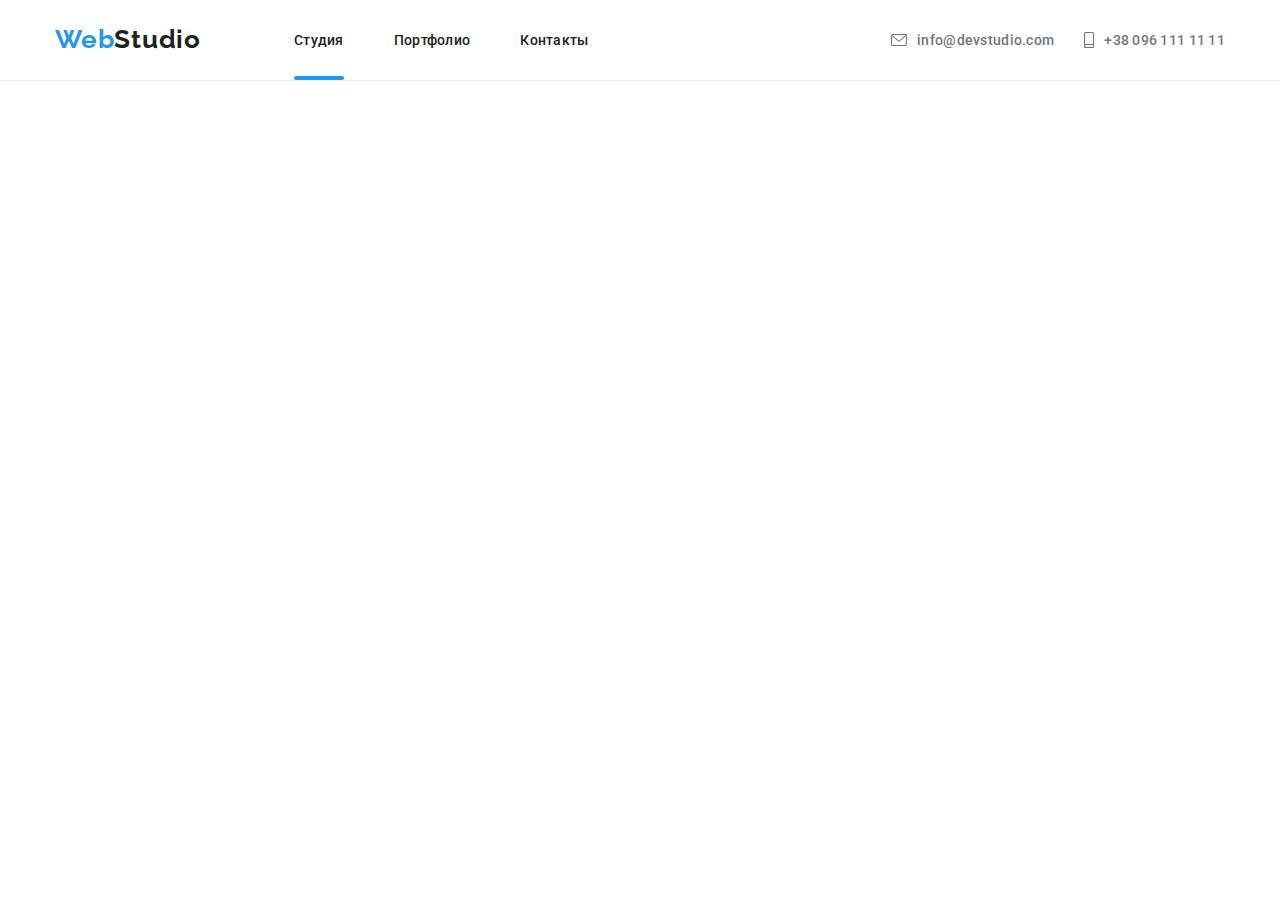
==== commit f2d162df: "++" ====
--- a/index.html
+++ b/index.html
@@ -34,12 +34,13 @@
                     <ul class="header-contacts-links list">
                         <li class="navigation-list">
                             <a href="mailto:info@devstudio.com" class="header-contacts-link link">
-                            <svg width="16" height="12" class="header-icon">
+                            <svg width="16" height="12" class="header-icon header-icon-envelope">
                                 <use href="./images/sprite/symbol-defs.svg#icon-envelope">
                                 </use></svg>
                                 <span>info@devstudio.com</span> </a></li>
-                        <li class="navigation-list"><a href="tel:+380961111111" class="header-contacts-link link">
-                            <svg width="10" height="16" class="header-icon">
+                        <li class="navigation-list">
+                            <a href="tel:+380961111111" class="header-contacts-link link">
+                            <svg width="10" height="16" class="header-icon header-icon-smartphone">
                                 <use href="./images/sprite/symbol-defs.svg#icon-smartphone">
                                 </use>
                             </svg>
--- a/css/main.min.css
+++ b/css/main.min.css
@@ -1,2 +1,2 @@
-:root{--text-black: #212121;--text-grey: #757575;--text-white: #ffffff;--accent-blue: #2196f3;--bgd-dark-color: #2f303a;--bgd-light-color: #f5f4fa;--border-color: #afb1b8}.visually-hidden{position:absolute !important;clip:rect(1px 1px 1px 1px);clip:rect(1px, 1px, 1px, 1px);padding:0 !important;border:0 !important;height:1px !important;width:1px !important;overflow:hidden}.is-hidden{visibility:hidden;opacity:0;pointer-events:none}.link{text-decoration:none;cursor:pointer;font-style:normal}.list{list-style:none;padding:0;margin:0}.container{width:100%;padding:0 15px;border:1px solid red}@media screen and (min-width: 480px){.container{width:480px;margin:0 auto}}.button{font-style:inherit;font-family:inherit}body{font-family:"Roboto", sans-serif;margin:0}h1,h2,h3,h4,h5,h6,p{margin:0}img{display:block;max-width:100%;height:auto}.footer-place{font-size:14px;line-height:1.713px;letter-spacing:0.03em;color:var(--text-white)}.footer-main{background-color:var(--bgd-dark-color);padding-top:60px;padding-bottom:60px}.footer-contacts-list{margin-top:20px}.footer-contacts-list .footer-contacts+.footer-contacts{margin-top:9px}.footer-contacts-links{font-size:14px;line-height:1.713;letter-spacing:0.03em;color:rgba(255,255,255,0.6)}.footer-contact{display:flex;justify-content:baseline}.footer-contact-container{margin-right:70px}.join-text{font-weight:bold;font-size:14px;line-height:1.143;letter-spacing:0.03em;text-transform:uppercase;margin-bottom:20px;color:var(--text-white)}.join{padding-top:12px}.join .social-link{background:rgba(255,255,255,0.1)}.join .social-icons{fill:var(--text-white)}.footer-join-text{margin-bottom:0}.footer-form{padding-top:12px;margin-left:94px}.footer-input{border:1px solid rgba(255,255,255,0.3);filter:drop-shadow(0px 4px 4px rgba(0,0,0,0.15));border-radius:4px;background-color:transparent;padding:16px;width:358px;margin-right:12px;color:var(--text-white)}.footer-input:focus{outline:none}.footer-form-icon{width:24px;height:24px}.button-footer{background:#2196f3;box-shadow:0px 4px 4px rgba(0,0,0,0.15);border-radius:4px;padding:10px 30px}.footer-form-btn{color:var(--text-white);background-color:var(--accent-blue);font-weight:bold;font-size:16px;line-height:1.87;letter-spacing:0.06em;margin-top:20px;border-radius:4px;border:none;padding:10px 32px}.button-hero{color:var(--text-white);background-color:var(--accent-blue);font-weight:bold;font-size:16px;line-height:1.87;letter-spacing:0.06em;margin-top:30px;border-radius:4px;border:none;padding:10px 32px}.button-hero.btn-modal{display:flex;justify-content:center;margin-right:auto;margin-left:auto;margin-top:30px;margin-bottom:0}.portfolio-buttons{display:flex;justify-content:center;margin-bottom:50px}.portfolio-buttons .portfolio-btn+.portfolio-btn{margin-left:8px}.portfolio-button{font-weight:500;font-size:16px;line-height:1.625;letter-spacing:0.03em;color:var(--text-black);background-color:var(--bgd-light-color);border:transparent;padding:6px 22px;border-radius:4px;transition:color 250ms cubic-bezier(0.4, 0, 0.2, 1),background-color 250ms cubic-bezier(0.4, 0, 0.2, 1),box-shadow 250ms cubic-bezier(0.4, 0, 0.2, 1)}.portfolio-button:hover,.portfolio-button:focus{color:var(--text-white);background-color:var(--accent-blue);box-shadow:0px 3px 1px rgba(0,0,0,0.1),0px 1px 2px rgba(0,0,0,0.08),0px 2px 2px rgba(0,0,0,0.12)}.modal-btn{position:absolute;top:8px;right:8px;width:30px;height:30px;border-radius:50%;border:1px solid rgba(0,0,0,0.1);background-color:transparent;cursor:pointer;display:flex;justify-content:center;align-items:center}.modal-btn:hover .modal-close{fill:var(--accent-blue)}.section-hero{background-color:var(--bgd-dark-color);text-align:center}.container-hero{max-width:1600px;height:600px;padding:200px 0;margin-left:auto;margin-right:auto;background-image:linear-gradient(rgba(47,48,58,0.4), rgba(47,48,58,0.4)),url("../images/hero/Img.jpg");background-size:cover;background-repeat:no-repeat;background-position:center}.hero-title{color:var(--text-white);font-weight:900;font-size:44px;line-height:1.36;letter-spacing:0.06em;text-transform:uppercase}.advantages-section{padding-top:94px;padding-bottom:94px}.advantages-title{font-size:14px;line-height:1.143;letter-spacing:0.03em;text-transform:uppercase;color:var(--text-black);margin-top:0;margin-bottom:10px}.advantages-examples{display:flex;justify-content:space-between}.advantages-list{display:inline-block;width:270px}.advantages-list:not(:first-child){margin-left:30px}.advantages-text{color:var(--text-grey);font-size:14px;line-height:1.713;letter-spacing:0.03em}.advantages-icon{padding:25px 102px;background-color:var(--bgd-light-color);margin-bottom:30px}.adv-icon{width:70px;height:70px}.examples{padding-bottom:94px}.title-section{font-weight:bold;font-size:36px;line-height:1.167;letter-spacing:0.03em;color:var(--text-black);margin-top:0;margin-bottom:50px;text-align:center}.exaples-list{display:flex;justify-content:space-between}.exaples-list .examples-item+.examples-item{margin-left:30px}.examples-thumb{position:relative}.title-examples{position:absolute;bottom:0;background:rgba(47,48,58,0.8);padding-top:27px;padding-bottom:27px;width:100%;font-weight:bold;font-size:14px;line-height:1.143;text-align:center;letter-spacing:0.03em;text-transform:uppercase;color:var(--text-white)}.section-team{background-color:var(--bgd-light-color);padding-top:94px;padding-bottom:94px}.team-card{background-color:var(--text-white);border-radius:0px 0px 4px 4px;width:270px;box-shadow:0px 1px 3px rgba(0,0,0,0.12),0px 1px 1px rgba(0,0,0,0.14),0px 2px 1px rgba(0,0,0,0.2)}.team-card-container{padding:30px 10px}.team-list{display:flex;justify-content:space-between}.team-list .team-card+.team-card{margin-left:30px}.team-person-name{font-weight:500;font-size:16px;line-height:1.188;letter-spacing:0.03em;color:var(--text-black);margin-bottom:10px;text-align:center}.team-personal-descr{font-size:16px;line-height:1.188;letter-spacing:0.03em;color:var(--text-grey);text-align:center;margin-bottom:16px}.social-list{display:flex;justify-content:center}.social-icons{width:20px;height:20px;fill:var(--border-color);transition:fill 250ms cubic-bezier(0.4, 0, 0.2, 1)}.social-link:focus .social-icons,.social-link:hover .social-icons{fill:var(--text-white)}.social-link{display:flex;align-items:center;justify-content:center;width:44px;height:44px;border-radius:50%;transition:background-color 250ms cubic-bezier(0.4, 0, 0.2, 1)}.social-link:focus,.social-link:hover{background-color:var(--accent-blue)}.social:not(:last-child){margin-right:10px}.section-customers{padding-top:94px;padding-bottom:94px}.customer-list{display:flex;justify-content:center}.customers-link{display:flex;border:1px solid var(--border-color);border-radius:4px;width:170px;height:90px;align-items:center;justify-content:center}.customers-link:hover,.customers-link:focus{border:1px solid var(--accent-blue)}.customers:not(:last-child){margin-right:30px}.first-customer{padding:20px 64px}.customers-icon{fill:var(--border-color);transition:fill 250ms cubic-bezier(0.4, 0, 0.2, 1)}.customers-link:focus .customers-icon,.customers-link:hover .customers-icon{fill:var(--accent-blue)}.backdrop{position:fixed;top:0;left:0;width:100%;height:100%;background-color:rgba(0,0,0,0.2);transition:all 250ms cubic-bezier(0.4, 0, 0.2, 1)}.modal{position:absolute;top:50%;left:50%;transform:translate(-50%, -50%);width:528px;max-height:581px;background-color:var(--text-white);box-shadow:0px 1px 3px rgba(0,0,0,0.12),0px 1px 1px rgba(0,0,0,0.14),0px 2px 1px rgba(0,0,0,0.2);border-radius:4px;padding:40px}.modal-form{display:flex;flex-direction:column}.modal-title{font-weight:bold;font-size:20px;line-height:1.15;letter-spacing:0.03em;color:var(--text-black);margin-bottom:12px}.modal-input{display:block;border:1px solid rgba(33,33,33,0.2);border-radius:4px;width:100%;padding-top:12px;padding-bottom:12px;padding-left:42px;height:40px;transition:border-color 250ms cubic-bezier(0.4, 0, 0.2, 1)}.modal-input:focus{border-color:var(--accent-blue);outline:none}.modal-input.text{height:120px;resize:none;padding:12px 16px;margin-top:4px;transition:border-color 250ms cubic-bezier(0.4, 0, 0.2, 1)}.modal-input.text:focus{outline:none}.modal-input::placeholder{font-size:12px;line-height:1.17;letter-spacing:0.01em;color:rgba(117,117,117,0.5)}.modal-icon{width:18px;height:18px;position:absolute;top:50%;left:12px;transform:translateY(-50%)}.modal-input:focus+.modal-icon{fill:var(--accent-blue)}.modal-label{font-size:12px;line-height:1.17;letter-spacing:0.01em;color:var(--text-grey);margin-top:10px}.modal-input-wrapper{position:relative;display:block;margin-top:4px}.policy-link{color:var(--accent-blue);font-size:14px;line-height:1.71;letter-spacing:0.03em;margin-left:2px}.policy-label{display:flex;align-items:center;flex-wrap:wrap;font-size:14px;line-height:1.71;letter-spacing:0.03em}.policy-label::before{display:block;width:16px;height:16px;content:"";border:2px solid var(--text-black);border-radius:2px;margin-right:8px}.policy-checkbox:checked+.policy-label::before{background-color:var(--accent-blue);border-color:var(--accent-blue);background-image:url(../images/form/icon-check.svg);background-size:contain;background-origin:border-box}
+:root{--text-black: #212121;--text-grey: #757575;--text-white: #ffffff;--accent-blue: #2196f3;--bgd-dark-color: #2f303a;--bgd-light-color: #f5f4fa;--border-color: #afb1b8}.visually-hidden{position:absolute !important;clip:rect(1px 1px 1px 1px);clip:rect(1px, 1px, 1px, 1px);padding:0 !important;border:0 !important;height:1px !important;width:1px !important;overflow:hidden}.is-hidden{visibility:hidden;opacity:0;pointer-events:none}.link{text-decoration:none;cursor:pointer;font-style:normal}.list{list-style:none;padding:0;margin:0}.container{width:100%;padding:0 15px}@media screen and (min-width: 480px){.container{width:480px;margin:0 auto}}@media screen and (min-width: 768px){.container{width:768px}}@media screen and (min-width: 1200px){.container{width:1200px}}.button{font-style:inherit;font-family:inherit}body{font-family:"Roboto", sans-serif;margin:0}h1,h2,h3,h4,h5,h6,p{margin:0}img{display:block;max-width:100%;height:auto}.current{color:var(--accent-blue)}.current::after{content:"";position:absolute;display:block;width:100%;height:4px;bottom:0;background-color:var(--accent-blue);border-radius:2px}.nav-content{display:flex;align-items:center}.header-navigation-list{display:none}@media screen and (min-width: 768px){.header-navigation-list{display:flex;padding-bottom:0;margin-left:88px}.header-navigation-list .navigation-list+.navigation-list{margin-left:50px}.header-navigation-list a:hover,.header-navigation-list a:focus{color:var(--accent-blue)}}@media screen and (min-width: 1200px){.header-navigation-list{margin-left:93px}}.header-link{position:relative;color:var(--text-black);padding-bottom:32px;padding-top:32px;transition:color 250ms cubic-bezier(0.4, 0, 0.2, 1)}@media screen and (min-width: 1200px){.navigation-list{display:flex;align-items:center}}@media screen and (min-width: 768px){.main-header{font-weight:500;font-size:14px;line-height:1.143;letter-spacing:0.02em;color:var(--text-black);border-bottom:1px solid #ececec}}.header-container{display:flex;align-items:center}@media screen and (min-width: 1200px){.header-container{min-height:80px}}.header-contacts{display:none}@media screen and (min-width: 768px){.header-contacts{display:block;align-items:center;margin-left:auto}.header-contacts a:hover,.header-contacts a:focus{color:var(--accent-blue)}}@media screen and (min-width: 1200px){.header-contacts{display:flex;align-items:center}}@media screen and (min-width: 1200px){.header-contacts-links{display:flex;color:var(--text-white);align-items:center}.header-contacts-links .navigation-list+.navigation-list{margin-left:30px}}@media screen and (min-width: 768px){.header-contacts-link{color:var(--text-grey);padding:5px 0px;display:flex;justify-content:center;align-items:center;transition:color 250ms cubic-bezier(0.4, 0, 0.2, 1)}}@media screen and (min-width: 1200px){.header-contacts-link{padding:32px 0px}}.logo{font-family:Raleway, sans-serif;font-weight:bold;font-size:24px;line-height:1.192;letter-spacing:0.03em;color:var(--text-black);align-self:center;animation-duration:1500ms;padding-top:16px;padding-bottom:16px}@media screen and (min-width: 768px){.logo{padding-top:26px;padding-bottom:26px}}@media screen and (min-width: 1200px){.logo{font-size:26px;padding-top:24px;padding-bottom:25px}}.logo-span{font-family:Raleway, sans-serif;font-weight:bold;font-size:24px;line-height:1.192;letter-spacing:0.03em;color:var(--accent-blue)}@media screen and (min-width: 1200px){.logo-span{font-size:26px}}.header-icon{margin-right:10px;display:inline-block;fill:currentColor;transition:fill 250ms cubic-bezier(0.4, 0, 0.2, 1)}.header-icon:hover,.header-icon:focus{fill:currentColor}.footer-place{font-size:14px;line-height:1.713px;letter-spacing:0.03em;color:var(--text-white)}.footer-main{background-color:var(--bgd-dark-color);padding-top:60px;padding-bottom:60px}.footer-contacts-list{margin-top:20px}.footer-contacts-list .footer-contacts+.footer-contacts{margin-top:9px}.footer-contacts-links{font-size:14px;line-height:1.713;letter-spacing:0.03em;color:rgba(255,255,255,0.6)}.footer-contact{display:flex;justify-content:baseline}.footer-contact-container{margin-right:70px}.join-text{font-weight:bold;font-size:14px;line-height:1.143;letter-spacing:0.03em;text-transform:uppercase;margin-bottom:20px;color:var(--text-white)}.join{padding-top:12px}.join .social-link{background:rgba(255,255,255,0.1)}.join .social-icons{fill:var(--text-white)}.footer-join-text{margin-bottom:0}.footer-form{padding-top:12px;margin-left:94px}.footer-input{border:1px solid rgba(255,255,255,0.3);filter:drop-shadow(0px 4px 4px rgba(0,0,0,0.15));border-radius:4px;background-color:transparent;padding:16px;width:358px;margin-right:12px;color:var(--text-white)}.footer-input:focus{outline:none}.footer-form-icon{width:24px;height:24px}.button-footer{background:#2196f3;box-shadow:0px 4px 4px rgba(0,0,0,0.15);border-radius:4px;padding:10px 30px}.footer-form-btn{color:var(--text-white);background-color:var(--accent-blue);font-weight:bold;font-size:16px;line-height:1.87;letter-spacing:0.06em;margin-top:20px;border-radius:4px;border:none;padding:10px 32px}.button-hero{color:var(--text-white);background-color:var(--accent-blue);font-weight:bold;font-size:16px;line-height:1.87;letter-spacing:0.06em;margin-top:30px;border-radius:4px;border:none;padding:10px 32px}.button-hero.btn-modal{display:flex;justify-content:center;margin-right:auto;margin-left:auto;margin-top:30px;margin-bottom:0}.portfolio-buttons{display:flex;justify-content:center;margin-bottom:50px}.portfolio-buttons .portfolio-btn+.portfolio-btn{margin-left:8px}.portfolio-button{font-weight:500;font-size:16px;line-height:1.625;letter-spacing:0.03em;color:var(--text-black);background-color:var(--bgd-light-color);border:transparent;padding:6px 22px;border-radius:4px;transition:color 250ms cubic-bezier(0.4, 0, 0.2, 1),background-color 250ms cubic-bezier(0.4, 0, 0.2, 1),box-shadow 250ms cubic-bezier(0.4, 0, 0.2, 1)}.portfolio-button:hover,.portfolio-button:focus{color:var(--text-white);background-color:var(--accent-blue);box-shadow:0px 3px 1px rgba(0,0,0,0.1),0px 1px 2px rgba(0,0,0,0.08),0px 2px 2px rgba(0,0,0,0.12)}.modal-btn{position:absolute;top:8px;right:8px;width:30px;height:30px;border-radius:50%;border:1px solid rgba(0,0,0,0.1);background-color:transparent;cursor:pointer;display:flex;justify-content:center;align-items:center}.modal-btn:hover .modal-close{fill:var(--accent-blue)}.section-hero{background-color:var(--bgd-dark-color);text-align:center}.container-hero{max-width:1600px;height:600px;padding:200px 0;margin-left:auto;margin-right:auto;background-image:linear-gradient(rgba(47,48,58,0.4), rgba(47,48,58,0.4)),url("../images/hero/Img.jpg");background-size:cover;background-repeat:no-repeat;background-position:center}.hero-title{color:var(--text-white);font-weight:900;font-size:44px;line-height:1.36;letter-spacing:0.06em;text-transform:uppercase}.advantages-section{padding-top:94px;padding-bottom:94px}.advantages-title{font-size:14px;line-height:1.143;letter-spacing:0.03em;text-transform:uppercase;color:var(--text-black);margin-top:0;margin-bottom:10px}.advantages-examples{display:flex;justify-content:space-between}.advantages-list{display:inline-block;width:270px}.advantages-list:not(:first-child){margin-left:30px}.advantages-text{color:var(--text-grey);font-size:14px;line-height:1.713;letter-spacing:0.03em}.advantages-icon{padding:25px 102px;background-color:var(--bgd-light-color);margin-bottom:30px}.adv-icon{width:70px;height:70px}.examples{padding-bottom:94px}.title-section{font-weight:bold;font-size:36px;line-height:1.167;letter-spacing:0.03em;color:var(--text-black);margin-top:0;margin-bottom:50px;text-align:center}.exaples-list{display:flex;justify-content:space-between}.exaples-list .examples-item+.examples-item{margin-left:30px}.examples-thumb{position:relative}.title-examples{position:absolute;bottom:0;background:rgba(47,48,58,0.8);padding-top:27px;padding-bottom:27px;width:100%;font-weight:bold;font-size:14px;line-height:1.143;text-align:center;letter-spacing:0.03em;text-transform:uppercase;color:var(--text-white)}.section-team{background-color:var(--bgd-light-color);padding-top:94px;padding-bottom:94px}.team-card{background-color:var(--text-white);border-radius:0px 0px 4px 4px;width:270px;box-shadow:0px 1px 3px rgba(0,0,0,0.12),0px 1px 1px rgba(0,0,0,0.14),0px 2px 1px rgba(0,0,0,0.2)}.team-card-container{padding:30px 10px}.team-list{display:flex;justify-content:space-between}.team-list .team-card+.team-card{margin-left:30px}.team-person-name{font-weight:500;font-size:16px;line-height:1.188;letter-spacing:0.03em;color:var(--text-black);margin-bottom:10px;text-align:center}.team-personal-descr{font-size:16px;line-height:1.188;letter-spacing:0.03em;color:var(--text-grey);text-align:center;margin-bottom:16px}.social-list{display:flex;justify-content:center}.social-icons{width:20px;height:20px;fill:var(--border-color);transition:fill 250ms cubic-bezier(0.4, 0, 0.2, 1)}.social-link:focus .social-icons,.social-link:hover .social-icons{fill:var(--text-white)}.social-link{display:flex;align-items:center;justify-content:center;width:44px;height:44px;border-radius:50%;transition:background-color 250ms cubic-bezier(0.4, 0, 0.2, 1)}.social-link:focus,.social-link:hover{background-color:var(--accent-blue)}.social:not(:last-child){margin-right:10px}.section-customers{padding-top:94px;padding-bottom:94px}.customer-list{display:flex;justify-content:center}.customers-link{display:flex;border:1px solid var(--border-color);border-radius:4px;width:170px;height:90px;align-items:center;justify-content:center}.customers-link:hover,.customers-link:focus{border:1px solid var(--accent-blue)}.customers:not(:last-child){margin-right:30px}.first-customer{padding:20px 64px}.customers-icon{fill:var(--border-color);transition:fill 250ms cubic-bezier(0.4, 0, 0.2, 1)}.customers-link:focus .customers-icon,.customers-link:hover .customers-icon{fill:var(--accent-blue)}.backdrop{position:fixed;top:0;left:0;width:100%;height:100%;background-color:rgba(0,0,0,0.2);transition:all 250ms cubic-bezier(0.4, 0, 0.2, 1)}.modal{position:absolute;top:50%;left:50%;transform:translate(-50%, -50%);width:528px;max-height:581px;background-color:var(--text-white);box-shadow:0px 1px 3px rgba(0,0,0,0.12),0px 1px 1px rgba(0,0,0,0.14),0px 2px 1px rgba(0,0,0,0.2);border-radius:4px;padding:40px}.modal-form{display:flex;flex-direction:column}.modal-title{font-weight:bold;font-size:20px;line-height:1.15;letter-spacing:0.03em;color:var(--text-black);margin-bottom:12px}.modal-input{display:block;border:1px solid rgba(33,33,33,0.2);border-radius:4px;width:100%;padding-top:12px;padding-bottom:12px;padding-left:42px;height:40px;transition:border-color 250ms cubic-bezier(0.4, 0, 0.2, 1)}.modal-input:focus{border-color:var(--accent-blue);outline:none}.modal-input.text{height:120px;resize:none;padding:12px 16px;margin-top:4px;transition:border-color 250ms cubic-bezier(0.4, 0, 0.2, 1)}.modal-input.text:focus{outline:none}.modal-input::placeholder{font-size:12px;line-height:1.17;letter-spacing:0.01em;color:rgba(117,117,117,0.5)}.modal-icon{width:18px;height:18px;position:absolute;top:50%;left:12px;transform:translateY(-50%)}.modal-input:focus+.modal-icon{fill:var(--accent-blue)}.modal-label{font-size:12px;line-height:1.17;letter-spacing:0.01em;color:var(--text-grey);margin-top:10px}.modal-input-wrapper{position:relative;display:block;margin-top:4px}.policy-link{color:var(--accent-blue);font-size:14px;line-height:1.71;letter-spacing:0.03em;margin-left:2px}.policy-label{display:flex;align-items:center;flex-wrap:wrap;font-size:14px;line-height:1.71;letter-spacing:0.03em}.policy-label::before{display:block;width:16px;height:16px;content:"";border:2px solid var(--text-black);border-radius:2px;margin-right:8px}.policy-checkbox:checked+.policy-label::before{background-color:var(--accent-blue);border-color:var(--accent-blue);background-image:url(../images/form/icon-check.svg);background-size:contain;background-origin:border-box}
 /*# sourceMappingURL=main.min.css.map */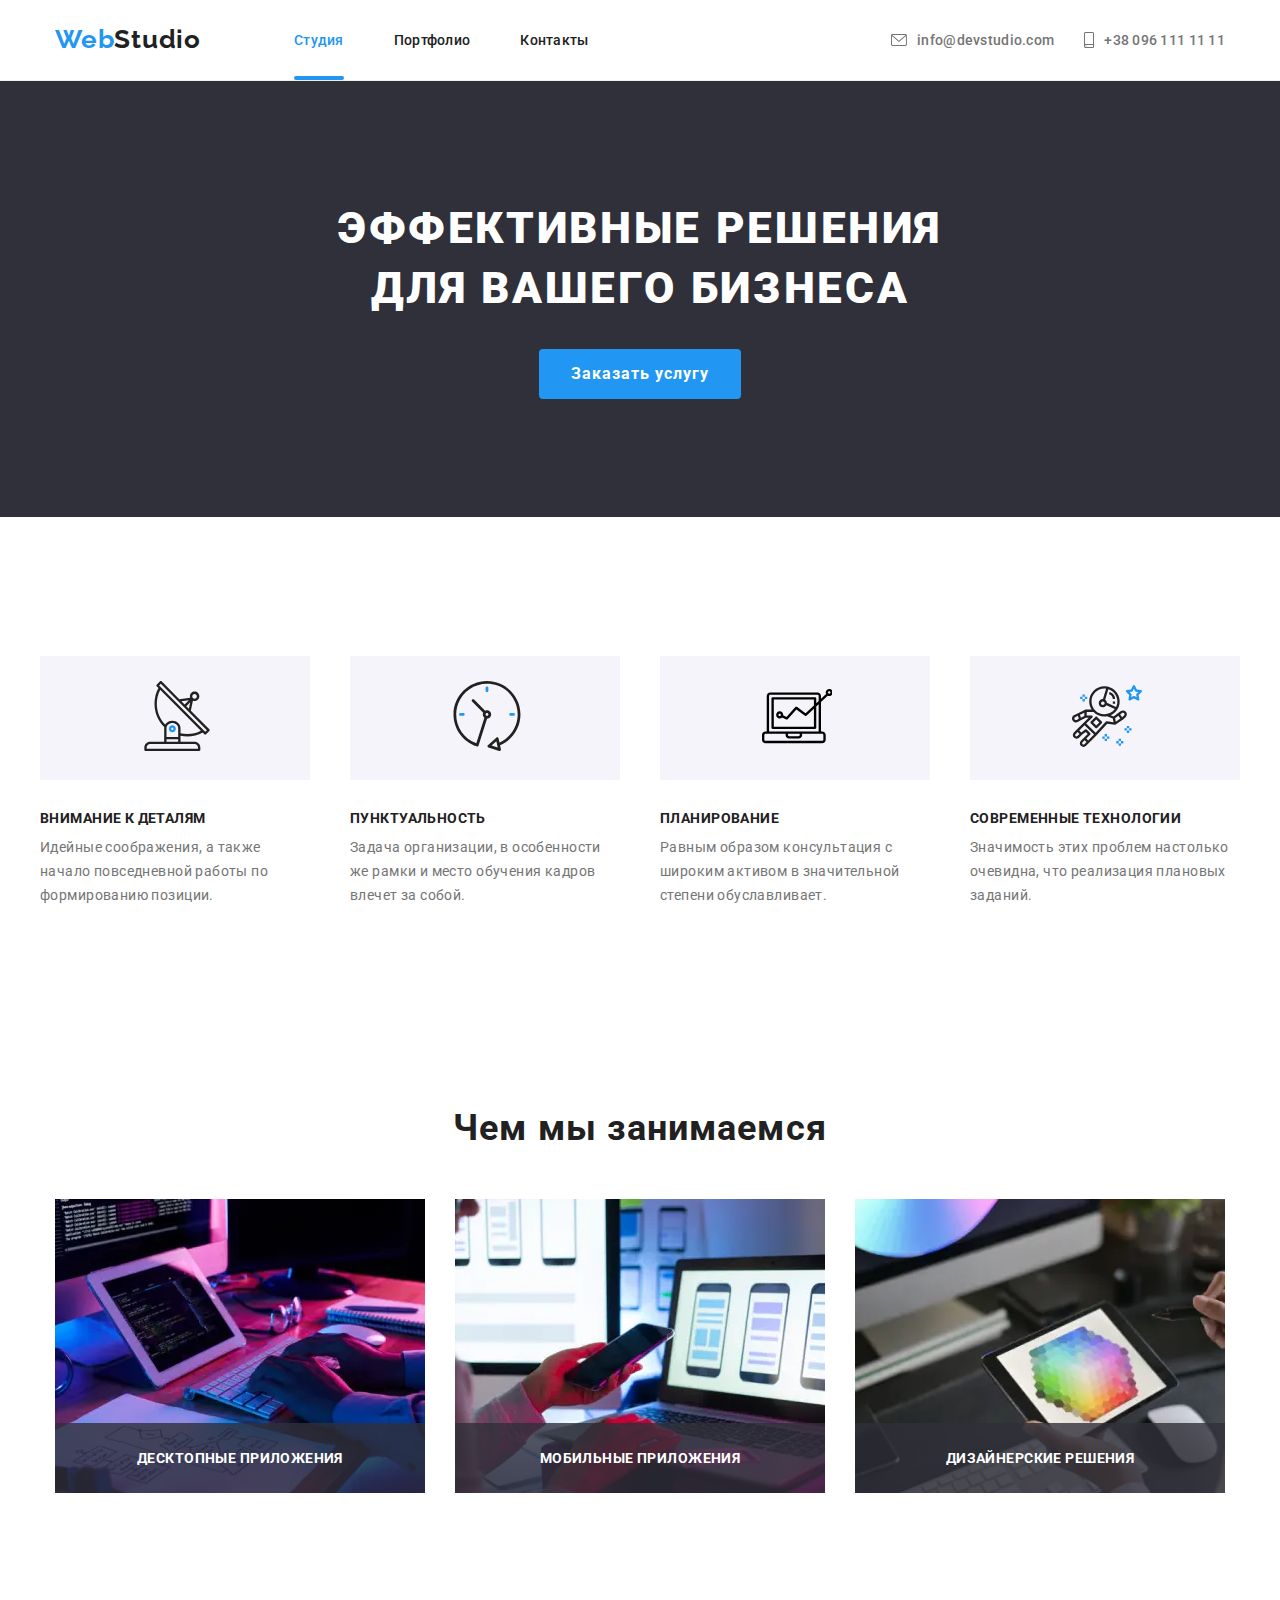
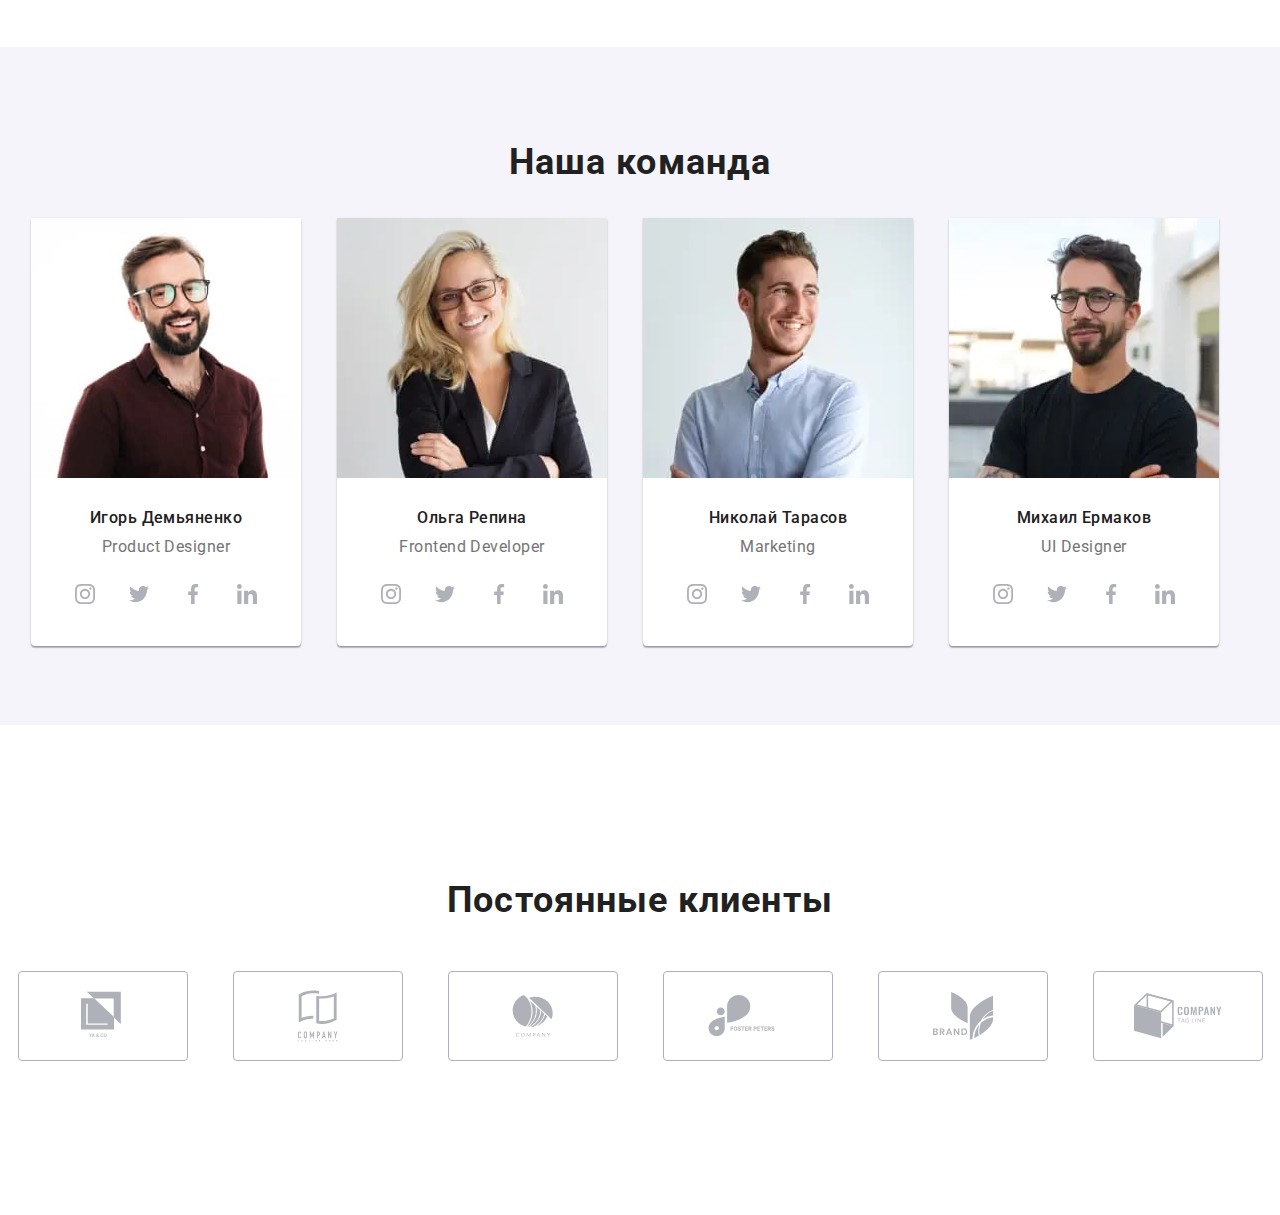
==== commit 9c92e5df: "50%" ====
--- a/index.html
+++ b/index.html
@@ -30,6 +30,13 @@
                         </li>
                     </ul>
                 </nav>
+                <button type="button" class="burger-btn"  data-menu-button>
+                    <svg class="burger-icon">
+                        <use href="./images/sprite/symbol-defs.svg#menu">
+
+                        </use>
+                    </svg>
+                </button>
                 <address class="header-contacts">
                     <ul class="header-contacts-links list">
                         <li class="navigation-list">
@@ -50,20 +57,60 @@
                 
                 </address>
            </div>
-       
+       <div class="mobile-menu" data-menu>
+<button type="button" class="mobile-close" data-menu-close>
+    <svg class="mobile-close_button">
+        <use href="./images/sprite/symbol-defs.svg#icon-close"></use>
+    </svg> </button>
+        <ul class="mobile-menu__nav list">
+            <li class="mobile-menu__item">
+                <a href="./index.html" class="mobile-menu-nav__link link current-mobile">Студия</a>
+            </li>
+            <li class="mobile-menu__item">
+                <a href="./portfolio.html" class="mobile-menu-nav__link link">Портфолио</a>
+            </li>
+            <li class="mobile-menu__item">
+                <a href="" class="mobile-menu-nav__link link">Контакты</a>
+            </li>
+        </ul>
+       <div class="mobile-contacts-container">
+            <ul class="mobile-menu__contacts list">
+                <li class="mobile-contacts-item">
+                    <a href="tel:+380961111111" class="mobile-phone-link link">+38 096 111 11 11</a>
+                </li>
+                <li class="mobile-contacts-item ">
+                    <a href="mailto:info@devstudio.com" class="mobile-contact-link link">info@devstudio.com</a>
+                </li>
+            </ul>
+            <ul class="mobile-menu__links list">
+                <li class="mobile-menu__link">
+                    <a href="" class="mobile-social-link link">Instagram</a>
+                </li>
+                <li class="mobile-menu__link">
+                    <a href="" class="mobile-social-link link">Twitter</a>
+                </li>
+                <li class="mobile-menu__link">
+                    <a href="" class="mobile-social-link link">Facebook</a>
+                </li>
+                <li class="mobile-menu__link">
+                    <a href="" class="mobile-social-link link">LinkedIn</a>
+                </li>
+            </ul>
+       </div>
+       </div>
     </header>
     <main>
         <!-- Hero -->
-        <!-- <section class="section-hero">
+        <section class="section-hero">
            <div class="container-hero">
                 <h1 class="hero-title">
                     Эффективные решения <br> для вашего бизнеса
                 </h1>
                 <button type="button" class="button-hero" data-modal-open>Заказать услугу</button>
            </div>
-        </section> -->
+        </section>
         <!-- Advantages -->
-        <!-- <section class="advantages-section">
+        <section class="advantages-section">
             <div class="container advantages-container">
                 <h2 class="visually-hidden">Преимущества</h2>
                 <ul class="advantages-examples list">
@@ -111,15 +158,26 @@
                     </li>
                 </ul>
             </div>
-        </section> -->
+        </section>
         <!-- What we do -->
-        <!-- <section class="examples">
+        <section class="examples">
             <div class="container">
                 <h2 class="title-section">Чем мы занимаемся</h2>
                 <ul class="exaples-list list">
                     <li class="examples-item">
                         <div class="examples-thumb">
-                            <img src="./images/examples/desktop.jpg" alt="Десктопные приложения" width="370" height="294">
+                        <picture>
+                            <source srcset="
+                                            ./images/examples/img1.webp    1x,
+                                            ./images/examples/img1@2x.webp 2x
+                                          " media="(min-width: 1200px)" type="image/webp" />
+                            <source srcset="
+                                            ./images/examples/img1.jpg    1x,
+                                            ./images/examples/img1@2x.jpg 2x
+                                          " media="(min-width: 1200px)" />
+                            <img class="we-doing-img" src="./images/examples/img1.jpg" alt="Написание кода приложения" width="370"
+                                height="294" />
+                        </picture>
                             
                                 <p class="title-examples">Десктопные приложения</p>
                           
@@ -127,7 +185,18 @@
                     </li>
                     <li class="examples-item">
                         <div class="examples-thumb">
-                        <img src="./images/examples/mobile.jpg" alt="Мобильные приложения" width="370" height="294">
+                    <picture>
+                        <source srcset="
+                                        ./images/examples/img2.webp    1x,
+                                        ./images/examples/img2@2x.webp 2x
+                                      " media="(min-width: 1200px)" type="image/webp" />
+                        <source srcset="
+                                        ./images/examples/img2.jpg    1x,
+                                        ./images/examples/img2@2x.jpg 2x
+                                      " media="(min-width: 1200px)" />
+                        <img class="we-doing-img" src="./images/examples/img2.jpg" alt="Синхронизация с телефоном" width="370"
+                            height="294" />
+                    </picture>
                    
                         <p class="title-examples">Мобильные приложения</p>
                        
@@ -135,7 +204,17 @@
                     </li>
                     <li class="examples-item">
                         <div class="examples-thumb">
-                        <img src="./images/examples/design.jpg" alt="Дизайнерские решения" width="370" height="294">
+                        <picture>
+                            <source srcset="
+                                            ./images/examples/img3.webp    1x,
+                                            ./images/examples/img3@2x.webp 2x
+                                          " media="(min-width: 1200px)" type="image/webp" />
+                            <source srcset="
+                                            ./images/examples/img3.jpg    1x,
+                                            ./images/examples/img3@2x.jpg 2x
+                                          " media="(min-width: 1200px)" />
+                            <img class="we-doing-img" src="./images/examples/img3.jpg" alt="Выбор цвета" width="370" height="294" />
+                        </picture>
                        
                             <p class="title-examples">Дизайнерские решения</p>
                      
@@ -143,15 +222,44 @@
                     </li>
                 </ul>
             </div>
-        </section> -->
+        </section> 
         <!-- Team -->
-        <!-- <section class="section-team">
+        <section class="section-team">
            <div class="container team-container">
-                <h2 class="title-section"> Наша команда</h2>
+                <h2 class="title-section team-title"> Наша команда</h2>
                 <ul class="team-list list">
                     <li class="team-card">
-                        
-                            <img src="./images/team/img-1.jpg" alt="Игорь Демьяненко" width="270" height="260">
+
+
+<picture>
+    <source srcset="
+                    ./images/team/Игорь-Демьяненко/Игорь-Демьяненко-desktop.webp    1x,
+                    ./images/team/Игорь-Демьяненко/Игорь-Демьяненко-desktop@2x.webp 2x
+                  " media="(min-width: 1200px)" type="image/webp" />
+    <source srcset="
+                    ./images/team/Игорь-Демьяненко/Игорь-Демьяненко-desktop.jpg    1x,
+                    ./images/team/Игорь-Демьяненко/Игорь-Демьяненко-desktop@2x.jpg 2x
+                  " media="(min-width: 1200px)" />
+    <source srcset="
+                    ./images/team/Игорь-Демьяненко/Игорь-Демьяненко-tablet.webp    1x,
+                    ./images/team/Игорь-Демьяненко/Игорь-Демьяненко-tablet@2x.webp 2x
+                  " media="(min-width: 768px)" type="image/webp" />
+    <source srcset="
+                    ./images/team/Игорь-Демьяненко/Игорь-Демьяненко-tablet.jpg    1x,
+                    ./images/team/Игорь-Демьяненко/Игорь-Демьяненко-tablet@2x.jpg 2x
+                  " media="(min-width: 768px)" />
+    <source srcset="
+                    ./images/team/Игорь-Демьяненко/Игорь-Демьяненко-mobile.webp    1x,
+                    ./images/team/Игорь-Демьяненко/Игорь-Демьяненко-mobile@2x.webp 2x
+                  " media="(min-width: 320px)" type="image/webp" />
+    <source srcset="
+                    ./images/team/Игорь-Демьяненко/Игорь-Демьяненко-mobile.jpg    1x,
+                    ./images/team/Игорь-Демьяненко/Игорь-Демьяненко-mobile@2x.jpg 2x
+                  " media="(min-width: 320px)" />
+    <img class="team-img" src="./images/team/Игорь-Демьяненко/Игорь-Демьяненко-desktop.jpg"
+        alt="Фото Игорь Демьяненко" />
+</picture>
+
                             <div class="team-card-container">
                             <h3 class="team-person-name">Игорь Демьяненко</h3>
                             <p lang=en class="team-personal-descr"> Product Designer</p>
@@ -188,7 +296,38 @@
                         </div>
                     </li>
                     <li class="team-card">
-                        <img src="./images/team/repina.jpg" alt="Ольга Репина" width="270" height="260">
+
+
+
+<picture>
+    <source srcset="
+                    ./images/team/Ольга-Репина/Ольга-Репина-desktop.webp    1x,
+                    ./images/team/Ольга-Репина/Ольга-Репина-desktop@2x.webp 2x
+                  " media="(min-width: 1200px)" type="image/webp" />
+    <source srcset="
+                    ./images/team/Ольга-Репина/Ольга-Репина-desktop.jpg    1x,
+                    ./images/team/Ольга-Репина/Ольга-Репина-desktop@2x.jpg 2x
+                  " media="(min-width: 1200px)" />
+    <source srcset="
+                    ./images/team/Ольга-Репина/Ольга-Репина-tablet.webp    1x,
+                    ./images/team/Ольга-Репина/Ольга-Репина-tablet@2x.webp 2x
+                  " media="(min-width: 768px)" type="image/webp" />
+    <source srcset="
+                    ./images/team/Ольга-Репина/Ольга-Репина-tablet.jpg    1x,
+                    ./images/team/Ольга-Репина/Ольга-Репина-tablet@2x.jpg 2x
+                  " media="(min-width: 768px)" />
+    <source srcset="
+                    ./images/team/Ольга-Репина/Ольга-Репина-mobile.webp    1x,
+                    ./images/team/Ольга-Репина/Ольга-Репина-mobile@2x.webp 2x
+                  " media="(min-width: 320px)" type="image/webp" />
+    <source srcset="
+                    ./images/team/Ольга-Репина/Ольга-Репина-mobile.jpg    1x,
+                    ./images/team/Ольга-Репина/Ольга-Репина-mobile@2x.jpg 2x
+                  " media="(min-width: 320px)" />
+    <img class="team-img" src="./images/team/Ольга-Репина/Ольга-Репина-desktop.jpg" alt="Фото Ольга Репина" />
+</picture>
+
+                        
                         <div class="team-card-container">
                         <h3 class="team-person-name">Ольга Репина</h3>
                         <p lang=en class="team-personal-descr">Frontend Developer</p>
@@ -225,7 +364,34 @@
                         </div>
                     </li>
                     <li class="team-card">
-                        <img src="./images/team/tarasov.jpg" alt="Николай Тарасов" width="270" height="260">
+                    <picture>
+                        <source srcset="
+                                        ./images/team/Николай-Тарасов/Николай-Тарасов-desktop.webp    1x,
+                                        ./images/team/Николай-Тарасов/Николай-Тарасов-desktop@2x.webp 2x
+                                      " media="(min-width: 1200px)" type="image/webp" />
+                        <source srcset="
+                                        ./images/team/Николай-Тарасов/Николай-Тарасов-desktop.jpg    1x,
+                                        ./images/team/Николай-Тарасов/Николай-Тарасов-desktop@2x.jpg 2x
+                                      " media="(min-width: 1200px)" />
+                        <source srcset="
+                                        ./images/team/Николай-Тарасов/Николай-Тарасов-tablet.webp    1x,
+                                        ./images/team/Николай-Тарасов/Николай-Тарасов-tablet@2x.webp 2x
+                                      " media="(min-width: 768px)" type="image/webp" />
+                        <source srcset="
+                                        ./images/team/Николай-Тарасов/Николай-Тарасов-tablet.jpg    1x,
+                                        ./images/team/Николай-Тарасов/Николай-Тарасов-tablet@2x.jpg 2x
+                                      " media="(min-width: 768px)" />
+                        <source srcset="
+                                        ./images/team/Николай-Тарасов/Николай-Тарасов-mobile.webp    1x,
+                                        ./images/team/Николай-Тарасов/Николай-Тарасов-mobile@2x.webp 2x
+                                      " media="(min-width: 320px)" type="image/webp" />
+                        <source srcset="
+                                        ./images/team/Николай-Тарасов/Николай-Тарасов-mobile.jpg    1x,
+                                        ./images/team/Николай-Тарасов/Николай-Тарасов-mobile@2x.jpg 2x
+                                      " media="(min-width: 320px)" />
+                        <img class="team-img" src="./images/team/Николай-Тарасов/Николай-Тарасов-desktop.jpg"
+                            alt="Фото Николай Тарасов" />
+                    </picture>
                         <div class="team-card-container">
                         <h3 class="team-person-name">Николай Тарасов</h3>
                         <p lang=en class="team-personal-descr">Marketing</p>
@@ -262,7 +428,33 @@
                         </div>
                     </li>
                     <li class="team-card">
-                        <img src="./images/team/ermakov.jpg" alt="Михаил Ермаков" width="270" height="260">
+                        <picture>
+                            <source srcset="
+                                            ./images/team/Михаил-Ермаков/Михаил-Ермаков-desktop.webp    1x,
+                                            ./images/team/Михаил-Ермаков/Михаил-Ермаков-desktop@2x.webp 2x
+                                          " media="(min-width: 1200px)" type="image/webp" />
+                            <source srcset="
+                                            ./images/team/Михаил-Ермаков/Михаил-Ермаков-desktop.jpg    1x,
+                                            ./images/team/Михаил-Ермаков/Михаил-Ермаков-desktop@2x.jpg 2x
+                                          " media="(min-width: 1200px)" />
+                            <source srcset="
+                                            ./images/team/Михаил-Ермаков/Михаил-Ермаков-tablet.webp    1x,
+                                            ./images/team/Михаил-Ермаков/Михаил-Ермаков-tablet@2x.webp 2x
+                                          " media="(min-width: 768px)" type="image/webp" />
+                            <source srcset="
+                                            ./images/team/Михаил-Ермаков/Михаил-Ермаков-tablet.jpg    1x,
+                                            ./images/team/Михаил-Ермаков/Михаил-Ермаков-tablet@2x.jpg 2x
+                                          " media="(min-width: 768px)" />
+                            <source srcset="
+                                            ./images/team/Михаил-Ермаков/Михаил-Ермаков-mobile.webp    1x,
+                                            ./images/team/Михаил-Ермаков/Михаил-Ермаков-mobile@2x.webp 2x
+                                          " media="(min-width: 320px)" type="image/webp" />
+                            <source srcset="
+                                            ./images/team/Михаил-Ермаков/Михаил-Ермаков-mobile.jpg    1x,
+                                            ./images/team/Михаил-Ермаков/Михаил-Ермаков-mobile@2x.jpg 2x
+                                          " media="(min-width: 320px)" />
+                            <img class="team-img" src="./images/team/Михаил-Ермаков/Михаил-Ермаков-desktop.jpg" alt="Фото Михаил Ермаков" />
+                        </picture>
                         <div class="team-card-container">
                         <h3 class="team-person-name">Михаил Ермаков</h3>
                         <p lang=en class="team-personal-descr">UI Designer</p>
@@ -300,11 +492,11 @@
                     </li>
                 </ul>
            </div>
-        </section> -->
+        </section>
         <!-- Customers -->
-        <!-- <section class="section-customers">
+        <section class="section-customers">
             <div class="container">
-                <h2 class="title-section">Постоянные клиенты</h2>
+                <h2 class="title-section customer-title">Постоянные клиенты</h2>
                 <ul class=" customer-list list">
                     <li class="customers">
                         <a href="" class="customers-link link ">
@@ -356,7 +548,7 @@
                     </li>
                 </ul>
             </div>
-        </section> -->
+        </section>
     </main>
     <!-- <footer class="footer-main">
         <div class="container">
--- a/css/main.min.css
+++ b/css/main.min.css
@@ -1,2 +1,2 @@
-:root{--text-black: #212121;--text-grey: #757575;--text-white: #ffffff;--accent-blue: #2196f3;--bgd-dark-color: #2f303a;--bgd-light-color: #f5f4fa;--border-color: #afb1b8}.visually-hidden{position:absolute !important;clip:rect(1px 1px 1px 1px);clip:rect(1px, 1px, 1px, 1px);padding:0 !important;border:0 !important;height:1px !important;width:1px !important;overflow:hidden}.is-hidden{visibility:hidden;opacity:0;pointer-events:none}.link{text-decoration:none;cursor:pointer;font-style:normal}.list{list-style:none;padding:0;margin:0}.container{width:100%;padding:0 15px}@media screen and (min-width: 480px){.container{width:480px;margin:0 auto}}@media screen and (min-width: 768px){.container{width:768px}}@media screen and (min-width: 1200px){.container{width:1200px}}.button{font-style:inherit;font-family:inherit}body{font-family:"Roboto", sans-serif;margin:0}h1,h2,h3,h4,h5,h6,p{margin:0}img{display:block;max-width:100%;height:auto}.current{color:var(--accent-blue)}.current::after{content:"";position:absolute;display:block;width:100%;height:4px;bottom:0;background-color:var(--accent-blue);border-radius:2px}.nav-content{display:flex;align-items:center}.header-navigation-list{display:none}@media screen and (min-width: 768px){.header-navigation-list{display:flex;padding-bottom:0;margin-left:88px}.header-navigation-list .navigation-list+.navigation-list{margin-left:50px}.header-navigation-list a:hover,.header-navigation-list a:focus{color:var(--accent-blue)}}@media screen and (min-width: 1200px){.header-navigation-list{margin-left:93px}}.header-link{position:relative;color:var(--text-black);padding-bottom:32px;padding-top:32px;transition:color 250ms cubic-bezier(0.4, 0, 0.2, 1)}@media screen and (min-width: 1200px){.navigation-list{display:flex;align-items:center}}@media screen and (min-width: 768px){.main-header{font-weight:500;font-size:14px;line-height:1.143;letter-spacing:0.02em;color:var(--text-black);border-bottom:1px solid #ececec}}.header-container{display:flex;align-items:center}@media screen and (min-width: 1200px){.header-container{min-height:80px}}.header-contacts{display:none}@media screen and (min-width: 768px){.header-contacts{display:block;align-items:center;margin-left:auto}.header-contacts a:hover,.header-contacts a:focus{color:var(--accent-blue)}}@media screen and (min-width: 1200px){.header-contacts{display:flex;align-items:center}}@media screen and (min-width: 1200px){.header-contacts-links{display:flex;color:var(--text-white);align-items:center}.header-contacts-links .navigation-list+.navigation-list{margin-left:30px}}@media screen and (min-width: 768px){.header-contacts-link{color:var(--text-grey);padding:5px 0px;display:flex;justify-content:center;align-items:center;transition:color 250ms cubic-bezier(0.4, 0, 0.2, 1)}}@media screen and (min-width: 1200px){.header-contacts-link{padding:32px 0px}}.logo{font-family:Raleway, sans-serif;font-weight:bold;font-size:24px;line-height:1.192;letter-spacing:0.03em;color:var(--text-black);align-self:center;animation-duration:1500ms;padding-top:16px;padding-bottom:16px}@media screen and (min-width: 768px){.logo{padding-top:26px;padding-bottom:26px}}@media screen and (min-width: 1200px){.logo{font-size:26px;padding-top:24px;padding-bottom:25px}}.logo-span{font-family:Raleway, sans-serif;font-weight:bold;font-size:24px;line-height:1.192;letter-spacing:0.03em;color:var(--accent-blue)}@media screen and (min-width: 1200px){.logo-span{font-size:26px}}.header-icon{margin-right:10px;display:inline-block;fill:currentColor;transition:fill 250ms cubic-bezier(0.4, 0, 0.2, 1)}.header-icon:hover,.header-icon:focus{fill:currentColor}.footer-place{font-size:14px;line-height:1.713px;letter-spacing:0.03em;color:var(--text-white)}.footer-main{background-color:var(--bgd-dark-color);padding-top:60px;padding-bottom:60px}.footer-contacts-list{margin-top:20px}.footer-contacts-list .footer-contacts+.footer-contacts{margin-top:9px}.footer-contacts-links{font-size:14px;line-height:1.713;letter-spacing:0.03em;color:rgba(255,255,255,0.6)}.footer-contact{display:flex;justify-content:baseline}.footer-contact-container{margin-right:70px}.join-text{font-weight:bold;font-size:14px;line-height:1.143;letter-spacing:0.03em;text-transform:uppercase;margin-bottom:20px;color:var(--text-white)}.join{padding-top:12px}.join .social-link{background:rgba(255,255,255,0.1)}.join .social-icons{fill:var(--text-white)}.footer-join-text{margin-bottom:0}.footer-form{padding-top:12px;margin-left:94px}.footer-input{border:1px solid rgba(255,255,255,0.3);filter:drop-shadow(0px 4px 4px rgba(0,0,0,0.15));border-radius:4px;background-color:transparent;padding:16px;width:358px;margin-right:12px;color:var(--text-white)}.footer-input:focus{outline:none}.footer-form-icon{width:24px;height:24px}.button-footer{background:#2196f3;box-shadow:0px 4px 4px rgba(0,0,0,0.15);border-radius:4px;padding:10px 30px}.footer-form-btn{color:var(--text-white);background-color:var(--accent-blue);font-weight:bold;font-size:16px;line-height:1.87;letter-spacing:0.06em;margin-top:20px;border-radius:4px;border:none;padding:10px 32px}.button-hero{color:var(--text-white);background-color:var(--accent-blue);font-weight:bold;font-size:16px;line-height:1.87;letter-spacing:0.06em;margin-top:30px;border-radius:4px;border:none;padding:10px 32px}.button-hero.btn-modal{display:flex;justify-content:center;margin-right:auto;margin-left:auto;margin-top:30px;margin-bottom:0}.portfolio-buttons{display:flex;justify-content:center;margin-bottom:50px}.portfolio-buttons .portfolio-btn+.portfolio-btn{margin-left:8px}.portfolio-button{font-weight:500;font-size:16px;line-height:1.625;letter-spacing:0.03em;color:var(--text-black);background-color:var(--bgd-light-color);border:transparent;padding:6px 22px;border-radius:4px;transition:color 250ms cubic-bezier(0.4, 0, 0.2, 1),background-color 250ms cubic-bezier(0.4, 0, 0.2, 1),box-shadow 250ms cubic-bezier(0.4, 0, 0.2, 1)}.portfolio-button:hover,.portfolio-button:focus{color:var(--text-white);background-color:var(--accent-blue);box-shadow:0px 3px 1px rgba(0,0,0,0.1),0px 1px 2px rgba(0,0,0,0.08),0px 2px 2px rgba(0,0,0,0.12)}.modal-btn{position:absolute;top:8px;right:8px;width:30px;height:30px;border-radius:50%;border:1px solid rgba(0,0,0,0.1);background-color:transparent;cursor:pointer;display:flex;justify-content:center;align-items:center}.modal-btn:hover .modal-close{fill:var(--accent-blue)}.section-hero{background-color:var(--bgd-dark-color);text-align:center}.container-hero{max-width:1600px;height:600px;padding:200px 0;margin-left:auto;margin-right:auto;background-image:linear-gradient(rgba(47,48,58,0.4), rgba(47,48,58,0.4)),url("../images/hero/Img.jpg");background-size:cover;background-repeat:no-repeat;background-position:center}.hero-title{color:var(--text-white);font-weight:900;font-size:44px;line-height:1.36;letter-spacing:0.06em;text-transform:uppercase}.advantages-section{padding-top:94px;padding-bottom:94px}.advantages-title{font-size:14px;line-height:1.143;letter-spacing:0.03em;text-transform:uppercase;color:var(--text-black);margin-top:0;margin-bottom:10px}.advantages-examples{display:flex;justify-content:space-between}.advantages-list{display:inline-block;width:270px}.advantages-list:not(:first-child){margin-left:30px}.advantages-text{color:var(--text-grey);font-size:14px;line-height:1.713;letter-spacing:0.03em}.advantages-icon{padding:25px 102px;background-color:var(--bgd-light-color);margin-bottom:30px}.adv-icon{width:70px;height:70px}.examples{padding-bottom:94px}.title-section{font-weight:bold;font-size:36px;line-height:1.167;letter-spacing:0.03em;color:var(--text-black);margin-top:0;margin-bottom:50px;text-align:center}.exaples-list{display:flex;justify-content:space-between}.exaples-list .examples-item+.examples-item{margin-left:30px}.examples-thumb{position:relative}.title-examples{position:absolute;bottom:0;background:rgba(47,48,58,0.8);padding-top:27px;padding-bottom:27px;width:100%;font-weight:bold;font-size:14px;line-height:1.143;text-align:center;letter-spacing:0.03em;text-transform:uppercase;color:var(--text-white)}.section-team{background-color:var(--bgd-light-color);padding-top:94px;padding-bottom:94px}.team-card{background-color:var(--text-white);border-radius:0px 0px 4px 4px;width:270px;box-shadow:0px 1px 3px rgba(0,0,0,0.12),0px 1px 1px rgba(0,0,0,0.14),0px 2px 1px rgba(0,0,0,0.2)}.team-card-container{padding:30px 10px}.team-list{display:flex;justify-content:space-between}.team-list .team-card+.team-card{margin-left:30px}.team-person-name{font-weight:500;font-size:16px;line-height:1.188;letter-spacing:0.03em;color:var(--text-black);margin-bottom:10px;text-align:center}.team-personal-descr{font-size:16px;line-height:1.188;letter-spacing:0.03em;color:var(--text-grey);text-align:center;margin-bottom:16px}.social-list{display:flex;justify-content:center}.social-icons{width:20px;height:20px;fill:var(--border-color);transition:fill 250ms cubic-bezier(0.4, 0, 0.2, 1)}.social-link:focus .social-icons,.social-link:hover .social-icons{fill:var(--text-white)}.social-link{display:flex;align-items:center;justify-content:center;width:44px;height:44px;border-radius:50%;transition:background-color 250ms cubic-bezier(0.4, 0, 0.2, 1)}.social-link:focus,.social-link:hover{background-color:var(--accent-blue)}.social:not(:last-child){margin-right:10px}.section-customers{padding-top:94px;padding-bottom:94px}.customer-list{display:flex;justify-content:center}.customers-link{display:flex;border:1px solid var(--border-color);border-radius:4px;width:170px;height:90px;align-items:center;justify-content:center}.customers-link:hover,.customers-link:focus{border:1px solid var(--accent-blue)}.customers:not(:last-child){margin-right:30px}.first-customer{padding:20px 64px}.customers-icon{fill:var(--border-color);transition:fill 250ms cubic-bezier(0.4, 0, 0.2, 1)}.customers-link:focus .customers-icon,.customers-link:hover .customers-icon{fill:var(--accent-blue)}.backdrop{position:fixed;top:0;left:0;width:100%;height:100%;background-color:rgba(0,0,0,0.2);transition:all 250ms cubic-bezier(0.4, 0, 0.2, 1)}.modal{position:absolute;top:50%;left:50%;transform:translate(-50%, -50%);width:528px;max-height:581px;background-color:var(--text-white);box-shadow:0px 1px 3px rgba(0,0,0,0.12),0px 1px 1px rgba(0,0,0,0.14),0px 2px 1px rgba(0,0,0,0.2);border-radius:4px;padding:40px}.modal-form{display:flex;flex-direction:column}.modal-title{font-weight:bold;font-size:20px;line-height:1.15;letter-spacing:0.03em;color:var(--text-black);margin-bottom:12px}.modal-input{display:block;border:1px solid rgba(33,33,33,0.2);border-radius:4px;width:100%;padding-top:12px;padding-bottom:12px;padding-left:42px;height:40px;transition:border-color 250ms cubic-bezier(0.4, 0, 0.2, 1)}.modal-input:focus{border-color:var(--accent-blue);outline:none}.modal-input.text{height:120px;resize:none;padding:12px 16px;margin-top:4px;transition:border-color 250ms cubic-bezier(0.4, 0, 0.2, 1)}.modal-input.text:focus{outline:none}.modal-input::placeholder{font-size:12px;line-height:1.17;letter-spacing:0.01em;color:rgba(117,117,117,0.5)}.modal-icon{width:18px;height:18px;position:absolute;top:50%;left:12px;transform:translateY(-50%)}.modal-input:focus+.modal-icon{fill:var(--accent-blue)}.modal-label{font-size:12px;line-height:1.17;letter-spacing:0.01em;color:var(--text-grey);margin-top:10px}.modal-input-wrapper{position:relative;display:block;margin-top:4px}.policy-link{color:var(--accent-blue);font-size:14px;line-height:1.71;letter-spacing:0.03em;margin-left:2px}.policy-label{display:flex;align-items:center;flex-wrap:wrap;font-size:14px;line-height:1.71;letter-spacing:0.03em}.policy-label::before{display:block;width:16px;height:16px;content:"";border:2px solid var(--text-black);border-radius:2px;margin-right:8px}.policy-checkbox:checked+.policy-label::before{background-color:var(--accent-blue);border-color:var(--accent-blue);background-image:url(../images/form/icon-check.svg);background-size:contain;background-origin:border-box}
+:root{--text-black: #212121;--text-grey: #757575;--text-white: #ffffff;--accent-blue: #2196f3;--bgd-dark-color: #2f303a;--bgd-light-color: #f5f4fa;--border-color: #afb1b8}.visually-hidden{position:absolute !important;clip:rect(1px 1px 1px 1px);clip:rect(1px, 1px, 1px, 1px);padding:0 !important;border:0 !important;height:1px !important;width:1px !important;overflow:hidden}.is-hidden{visibility:hidden;opacity:0;pointer-events:none}.link{text-decoration:none;cursor:pointer;font-style:normal}.list{list-style:none;padding:0;margin:0}.container{width:100%;padding:0 15px}@media screen and (min-width: 480px){.container{width:480px;margin:0 auto;padding:60px 15px}}@media screen and (min-width: 768px){.container{width:768px}}@media screen and (min-width: 1200px){.container{width:1200px}}.button{font-style:inherit;font-family:inherit}body{font-family:"Roboto", sans-serif;margin:0}h1,h2,h3,h4,h5,h6,p{margin:0}img{display:block;max-width:100%;height:auto}.current{color:var(--accent-blue)}.current::after{content:"";position:absolute;display:block;width:100%;height:4px;bottom:0;background-color:var(--accent-blue);border-radius:2px}.mobile-menu-nav__link.current-mobile{color:var(--accent-blue)}.nav-content{display:flex;align-items:center}.header-navigation-list{display:none}@media screen and (min-width: 768px){.header-navigation-list{display:flex;padding-bottom:0;margin-left:88px}.header-navigation-list .navigation-list+.navigation-list{margin-left:50px}.header-navigation-list a:hover,.header-navigation-list a:focus{color:var(--accent-blue)}}@media screen and (min-width: 1200px){.header-navigation-list{margin-left:93px}}.header-link{position:relative;color:var(--text-black);padding-bottom:32px;padding-top:32px;transition:color 250ms cubic-bezier(0.4, 0, 0.2, 1)}.header-link.current{color:var(--accent-blue)}@media screen and (min-width: 1200px){.navigation-list{display:flex;align-items:center}}@media screen and (min-width: 768px){.main-header{font-weight:500;font-size:14px;line-height:1.143;letter-spacing:0.02em;color:var(--text-black);border-bottom:1px solid #ececec}}.header-container{display:flex;align-items:center;justify-content:space-between;padding:0 15px}@media screen and (min-width: 1200px){.header-container{min-height:80px}}.header-contacts{display:none}@media screen and (min-width: 768px){.header-contacts{display:block;align-items:center;margin-left:auto}.header-contacts a:hover,.header-contacts a:focus{color:var(--accent-blue)}}@media screen and (min-width: 1200px){.header-contacts{display:flex;align-items:center}}@media screen and (min-width: 768px){.header-contacts-links{display:flex;flex-direction:column;align-items:flex-start;color:var(--text-white)}}@media screen and (min-width: 768px) and (min-width: 1200px){.header-contacts-links{display:flex;flex-direction:initial;align-items:center}.header-contacts-links .navigation-list+.navigation-list{margin-left:30px}}.header-contacts-link{color:var(--text-grey)}@media screen and (min-width: 768px){.header-contacts-link{padding:5px 0px;display:flex;justify-content:center;align-items:center;transition:color 250ms cubic-bezier(0.4, 0, 0.2, 1)}}@media screen and (min-width: 1200px){.header-contacts-link{padding:32px 0px}}.logo{font-family:Raleway, sans-serif;font-weight:bold;font-size:24px;line-height:1.192;letter-spacing:0.03em;color:var(--text-black);align-self:center;animation-duration:1500ms;padding-top:16px;padding-bottom:16px}@media screen and (min-width: 768px){.logo{padding-top:26px;padding-bottom:26px}}@media screen and (min-width: 1200px){.logo{font-size:26px;padding-top:24px;padding-bottom:25px}}.logo-span{font-family:Raleway, sans-serif;font-weight:bold;font-size:24px;line-height:1.192;letter-spacing:0.03em;color:var(--accent-blue)}@media screen and (min-width: 1200px){.logo-span{font-size:26px}}.header-icon{margin-right:10px;display:inline-block;fill:currentColor;transition:fill 250ms cubic-bezier(0.4, 0, 0.2, 1)}.header-icon:hover,.header-icon:focus{fill:currentColor}.header-icon-envelope{width:14px;height:10px}@media screen and (min-width: 1200px){.header-icon-envelope{width:16px;height:12px}}.header-icon-smartphone{width:10px;height:14px}@media screen and (min-width: 1200px){.header-icon-smartphone{width:10px;height:16px}}.footer-place{font-size:14px;line-height:1.713px;letter-spacing:0.03em;color:var(--text-white)}.footer-main{background-color:var(--bgd-dark-color);padding-top:60px;padding-bottom:60px}.footer-contacts-list{margin-top:20px}.footer-contacts-list .footer-contacts+.footer-contacts{margin-top:9px}.footer-contacts-links{font-size:14px;line-height:1.713;letter-spacing:0.03em;color:rgba(255,255,255,0.6)}.footer-contact{display:flex;justify-content:baseline}.footer-contact-container{margin-right:70px}.join-text{font-weight:bold;font-size:14px;line-height:1.143;letter-spacing:0.03em;text-transform:uppercase;margin-bottom:20px;color:var(--text-white)}.join{padding-top:12px}.join .social-link{background:rgba(255,255,255,0.1)}.join .social-icons{fill:var(--text-white)}.footer-join-text{margin-bottom:0}.footer-form{padding-top:12px;margin-left:94px}.footer-input{border:1px solid rgba(255,255,255,0.3);filter:drop-shadow(0px 4px 4px rgba(0,0,0,0.15));border-radius:4px;background-color:transparent;padding:16px;width:358px;margin-right:12px;color:var(--text-white)}.footer-input:focus{outline:none}.footer-form-icon{width:24px;height:24px}.burger-btn,.mobile-close{background-color:transparent;padding:0;border:none}@media screen and (min-width: 768px){.burger-btn,.mobile-close{display:none}}.burger-btn:hover,.burger-btn:focus,.mobile-close:hover,.mobile-close:focus{fill:var(--accent-blue)}.mobile-close_button{position:absolute;top:10px;right:15px;width:18px;height:18px;cursor:pointer}.burger-icon{width:24px;height:16px}.button-footer{background:#2196f3;box-shadow:0px 4px 4px rgba(0,0,0,0.15);border-radius:4px;padding:10px 30px}.footer-form-btn{color:var(--text-white);background-color:var(--accent-blue);font-weight:bold;font-size:16px;line-height:1.87;letter-spacing:0.06em;margin-top:20px;border-radius:4px;border:none;padding:10px 32px}.button-hero{color:var(--text-white);background-color:var(--accent-blue);font-weight:bold;font-size:16px;line-height:1.87;letter-spacing:0.06em;margin-top:30px;border-radius:4px;border:none;padding:10px 32px}.button-hero.btn-modal{display:flex;justify-content:center;margin-right:auto;margin-left:auto;margin-top:30px;margin-bottom:0}.portfolio-buttons{display:flex;justify-content:center;margin-bottom:50px}.portfolio-buttons .portfolio-btn+.portfolio-btn{margin-left:8px}.portfolio-button{font-weight:500;font-size:16px;line-height:1.625;letter-spacing:0.03em;color:var(--text-black);background-color:var(--bgd-light-color);border:transparent;padding:6px 22px;border-radius:4px;transition:color 250ms cubic-bezier(0.4, 0, 0.2, 1),background-color 250ms cubic-bezier(0.4, 0, 0.2, 1),box-shadow 250ms cubic-bezier(0.4, 0, 0.2, 1)}.portfolio-button:hover,.portfolio-button:focus{color:var(--text-white);background-color:var(--accent-blue);box-shadow:0px 3px 1px rgba(0,0,0,0.1),0px 1px 2px rgba(0,0,0,0.08),0px 2px 2px rgba(0,0,0,0.12)}.modal-btn{position:absolute;top:8px;right:8px;width:30px;height:30px;border-radius:50%;border:1px solid rgba(0,0,0,0.1);background-color:transparent;cursor:pointer;display:flex;justify-content:center;align-items:center}.modal-btn:hover .modal-close{fill:var(--accent-blue)}.section-hero{background-color:var(--bgd-dark-color);text-align:center}.container-hero{padding:118px 60px;margin-left:auto;margin-right:auto;background-image:linear-gradient(rgba(47,48,58,0.4), rgba(47,48,58,0.4)),url("../images/hero/Img.jpg");background-size:cover;background-repeat:no-repeat;background-position:center}@media screen and (min-device-pixel-ratio: 2), screen and (min-resolution: 192dpi), screen and (min-resolution: 2dppx){.container-hero{background-image:linear-gradient(rgba(47,48,58,0.4), rgba(47,48,58,0.4)),url(../images/Hero/hero-mobile@2x.jpg)}}@media screen and (min-width: 480px){.container-hero{background-image:linear-gradient(rgba(47,48,58,0.4), rgba(47,48,58,0.4)),url(../images/Hero/hero-mobile.jpg);background-size:480px 400px}}@media screen and (min-device-pixel-ratio: 2) and (min-width: 480px), screen and (min-resolution: 192dpi) and (min-width: 480px), screen and (min-resolution: 2dppx) and (min-width: 480px){.container-hero{background-image:linear-gradient(rgba(47,48,58,0.4), rgba(47,48,58,0.4)),url(../images/Hero/hero-mobile@2x.jpg)}}@media screen and (min-width: 768px){.container-hero{background-image:linear-gradient(rgba(47,48,58,0.4), rgba(47,48,58,0.4)),url(../images/Hero/hero-tablet.jpg);background-size:768px 400px}}@media screen and (min-device-pixel-ratio: 2) and (min-width: 768px), screen and (min-resolution: 192dpi) and (min-width: 768px), screen and (min-resolution: 2dppx) and (min-width: 768px){.container-hero{background-image:linear-gradient(rgba(47,48,58,0.4), rgba(47,48,58,0.4)),url(../images/Hero/hero-tablet@2x.jpg)}}@media screen and (min-width: 1200px){.container-hero{background-image:linear-gradient(rgba(47,48,58,0.4), rgba(47,48,58,0.4)),url(../images/Hero/hero-desktop.jpg);background-size:1600px 600px}}@media screen and (min-device-pixel-ratio: 2) and (min-width: 1200px), screen and (min-resolution: 192dpi) and (min-width: 1200px), screen and (min-resolution: 2dppx) and (min-width: 1200px){.container-hero{background-image:linear-gradient(rgba(47,48,58,0.4), rgba(47,48,58,0.4)),url(../images/Hero/hero-desktop@2x.jpg)}}.hero-title{color:var(--text-white);font-weight:900;font-size:26px;line-height:1.615;letter-spacing:0.06em;text-transform:uppercase}@media screen and (min-width: 1200px){.hero-title{font-size:44px;line-height:1.36}}.advantages-section{padding:60px 15px}@media screen and (min-width: 1200px){.advantages-section{padding-top:94px;padding-bottom:94px}}.advantages-title{font-size:14px;line-height:1.143;letter-spacing:0.03em;text-transform:uppercase;color:var(--text-black);margin-top:0;margin-bottom:10px}@media screen and (max-width: 767px){.advantages-title{align-items:center}}.advantages-examples{display:block}@media screen and (min-width: 768px){.advantages-examples{display:flex;flex-wrap:wrap;margin:-15px}}@media screen and (min-width: 1200px){.advantages-examples{justify-content:space-between}}@media screen and (max-width: 767px){.advantages-container{padding:0}}.advantages-list{margin:15px 15px 30px 15px;max-width:354px}@media screen and (max-width: 767px){.advantages-list{display:flex;flex-direction:column;margin:30px auto}}@media screen and (min-width: 768px){.advantages-list{flex-direction:row;flex-wrap:wrap;margin:15px;max-width:354px}}@media screen and (min-width: 1200px){.advantages-list{display:inline-block;max-width:270px;margin:0}.advantages-list:not(:first-child){margin-left:30px}}.advantages-text{color:var(--text-grey);font-size:14px;line-height:1.713;letter-spacing:0.03em;max-width:450px;align-items:center}.advantages-icon{padding-top:25px;padding-bottom:25px;display:block;width:100%;max-width:450px;background-color:var(--bgd-light-color);margin-bottom:30px;text-align:center}@media screen and (min-width: 768px){.advantages-icon{padding:25px 142px}}@media screen and (min-width: 1200px){.advantages-icon{padding:25px 102px}}.adv-icon{width:70px;height:70px}.examples{padding-bottom:94px}@media screen and (max-width: 1199px){.examples{display:none}}.title-section{font-weight:bold;font-size:36px;line-height:1.167;letter-spacing:0.03em;color:var(--text-black);margin-top:0;margin-bottom:50px;text-align:center}.exaples-list{display:flex;justify-content:space-between}.exaples-list .examples-item+.examples-item{margin-left:30px}.examples-thumb{position:relative}.title-examples{position:absolute;bottom:0;background:rgba(47,48,58,0.8);padding-top:27px;padding-bottom:27px;width:100%;font-weight:bold;font-size:14px;line-height:1.143;text-align:center;letter-spacing:0.03em;text-transform:uppercase;color:var(--text-white)}.section-team{background-color:var(--bgd-light-color);padding:60px 15px}@media screen and (min-width: 1200px){.section-team{padding-top:94px;padding-bottom:94px}}.team-container{padding:0}.title-section.team-title{margin-bottom:30px}@media screen and (min-width: 1200px){.title-section.team-title{margin-bottom:50px}}.team-list{display:block;width:100%}@media screen and (min-width: 768px){.team-list{display:flex;flex-wrap:wrap;margin:-15px}}@media screen and (min-width: 1200px){.team-list{justify-content:space-between}.team-list .team-card+.team-card{margin-left:30px}}.team-card{max-width:450px;background-color:var(--text-white);border-radius:0px 0px 4px 4px;box-shadow:0px 1px 3px rgba(0,0,0,0.12),0px 1px 1px rgba(0,0,0,0.14),0px 2px 1px rgba(0,0,0,0.2)}@media screen and (max-width: 767px){.team-card:not(:last-child){margin-bottom:30px}}@media screen and (min-width: 768px){.team-card{margin:15px;width:354px}}@media screen and (min-width: 1200px){.team-card{margin:0 auto;width:270px}}.team-card-container{padding-top:30px;padding-bottom:30px}@media screen and (min-width: 1200px){.team-card-container{padding:30px 10px}}.team-person-name{font-weight:500;font-size:16px;line-height:1.188;letter-spacing:0.03em;color:var(--text-black);margin-bottom:10px;text-align:center}.team-personal-descr{font-size:16px;line-height:1.188;letter-spacing:0.03em;color:var(--text-grey);text-align:center;margin-bottom:16px}@media screen and (min-width: 768px){.team-img{width:354px;height:374px}}@media screen and (min-width: 1200px){.team-img{width:270px;height:260px}}.social-list{display:flex;justify-content:center}.social-icons{width:20px;height:20px;fill:var(--border-color);transition:fill 250ms cubic-bezier(0.4, 0, 0.2, 1)}.social-link:focus .social-icons,.social-link:hover .social-icons{fill:var(--text-white)}.social-link{display:flex;align-items:center;justify-content:center;width:44px;height:44px;border-radius:50%;transition:background-color 250ms cubic-bezier(0.4, 0, 0.2, 1)}.social-link:focus,.social-link:hover{background-color:var(--accent-blue)}.social:not(:last-child){margin-right:10px}@media screen and (min-width: 1200px){.section-customers{padding-top:94px;padding-bottom:94px}}@media screen and (max-width: 1199px){.customer-title{margin-bottom:30px;font-size:28px;line-height:1.179;text-align:center;letter-spacing:0.03em}}.customer-list{display:flex;flex-wrap:wrap;justify-content:center;margin:-15px}@media screen and (min-width: 1200px){.customer-list{flex-wrap:nowrap}}.customers{width:210px;margin:15px}.customers-link{display:flex;border:1px solid var(--border-color);border-radius:4px;width:170px;height:90px;align-items:center;justify-content:center}.customers-link:hover,.customers-link:focus{border:1px solid var(--accent-blue)}.customers:not(:last-child){margin-right:30px}.first-customer{padding:20px 64px}.customers-icon{fill:var(--border-color);transition:fill 250ms cubic-bezier(0.4, 0, 0.2, 1)}.customers-link:focus .customers-icon,.customers-link:hover .customers-icon{fill:var(--accent-blue)}.backdrop{position:fixed;top:0;left:0;width:100%;height:100%;background-color:rgba(0,0,0,0.2);transition:all 250ms cubic-bezier(0.4, 0, 0.2, 1)}.modal{position:absolute;top:50%;left:50%;transform:translate(-50%, -50%);width:528px;max-height:581px;background-color:var(--text-white);box-shadow:0px 1px 3px rgba(0,0,0,0.12),0px 1px 1px rgba(0,0,0,0.14),0px 2px 1px rgba(0,0,0,0.2);border-radius:4px;padding:40px}.modal-form{display:flex;flex-direction:column}.modal-title{font-weight:bold;font-size:20px;line-height:1.15;letter-spacing:0.03em;color:var(--text-black);margin-bottom:12px}.modal-input{display:block;border:1px solid rgba(33,33,33,0.2);border-radius:4px;width:100%;padding-top:12px;padding-bottom:12px;padding-left:42px;height:40px;transition:border-color 250ms cubic-bezier(0.4, 0, 0.2, 1)}.modal-input:focus{border-color:var(--accent-blue);outline:none}.modal-input.text{height:120px;resize:none;padding:12px 16px;margin-top:4px;transition:border-color 250ms cubic-bezier(0.4, 0, 0.2, 1)}.modal-input.text:focus{outline:none}.modal-input::placeholder{font-size:12px;line-height:1.17;letter-spacing:0.01em;color:rgba(117,117,117,0.5)}.modal-icon{width:18px;height:18px;position:absolute;top:50%;left:12px;transform:translateY(-50%)}.modal-input:focus+.modal-icon{fill:var(--accent-blue)}.modal-label{font-size:12px;line-height:1.17;letter-spacing:0.01em;color:var(--text-grey);margin-top:10px}.modal-input-wrapper{position:relative;display:block;margin-top:4px}.policy-link{color:var(--accent-blue);font-size:14px;line-height:1.71;letter-spacing:0.03em;margin-left:2px}.policy-label{display:flex;align-items:center;flex-wrap:wrap;font-size:14px;line-height:1.71;letter-spacing:0.03em}.policy-label::before{display:block;width:16px;height:16px;content:"";border:2px solid var(--text-black);border-radius:2px;margin-right:8px}.policy-checkbox:checked+.policy-label::before{background-color:var(--accent-blue);border-color:var(--accent-blue);background-image:url(../images/form/icon-check.svg);background-size:contain;background-origin:border-box}.mobile-menu{position:absolute;top:0;left:50%;background-color:var(--text-white);width:100%;max-width:480px;height:100vh;transform:translateX(-50%) translateY(-100%);padding:48px 40px;transition:transform 250ms cubic-bezier(0.4, 0, 0.2, 1);display:flex;flex-wrap:wrap;align-content:space-between}@media screen and (min-width: 768px){.mobile-menu{display:none}}.mobile-menu.is-open{transform:translateX(-50%) translateY(0)}.mobile-menu-nav__link{font-weight:500;font-size:40px;line-height:1.175;color:var(--text-black)}.mobile-menu-nav__link.current{color:var(--accent-blue)}.mobile-menu__item:not(:last-child){margin-bottom:32px}.mobile-contacts-item{margin-top:32px}.mobile-phone-link{font-weight:500;font-size:34px;line-height:1.176;letter-spacing:0.02em;color:var(--accent-blue)}.mobile-contact-link{font-weight:500;font-size:24px;line-height:1.167;letter-spacing:0.02em;color:var(--text-grey)}.mobile-menu__links{position:relative;display:flex;justify-content:center;align-items:flex-end;margin-top:64px}.mobile-menu__link:not(:last-child){margin-right:20px}.mobile-menu__link:not(:last-child):after{content:"";position:absolute;border:1px solid rgba(33,33,33,0.2);transform:rotate(90deg);top:10px;width:22px;height:0px}.mobile-social-link{font-weight:500;font-size:18px;line-height:1.22;letter-spacing:0.02em;color:var(--accent-blue)}
 /*# sourceMappingURL=main.min.css.map */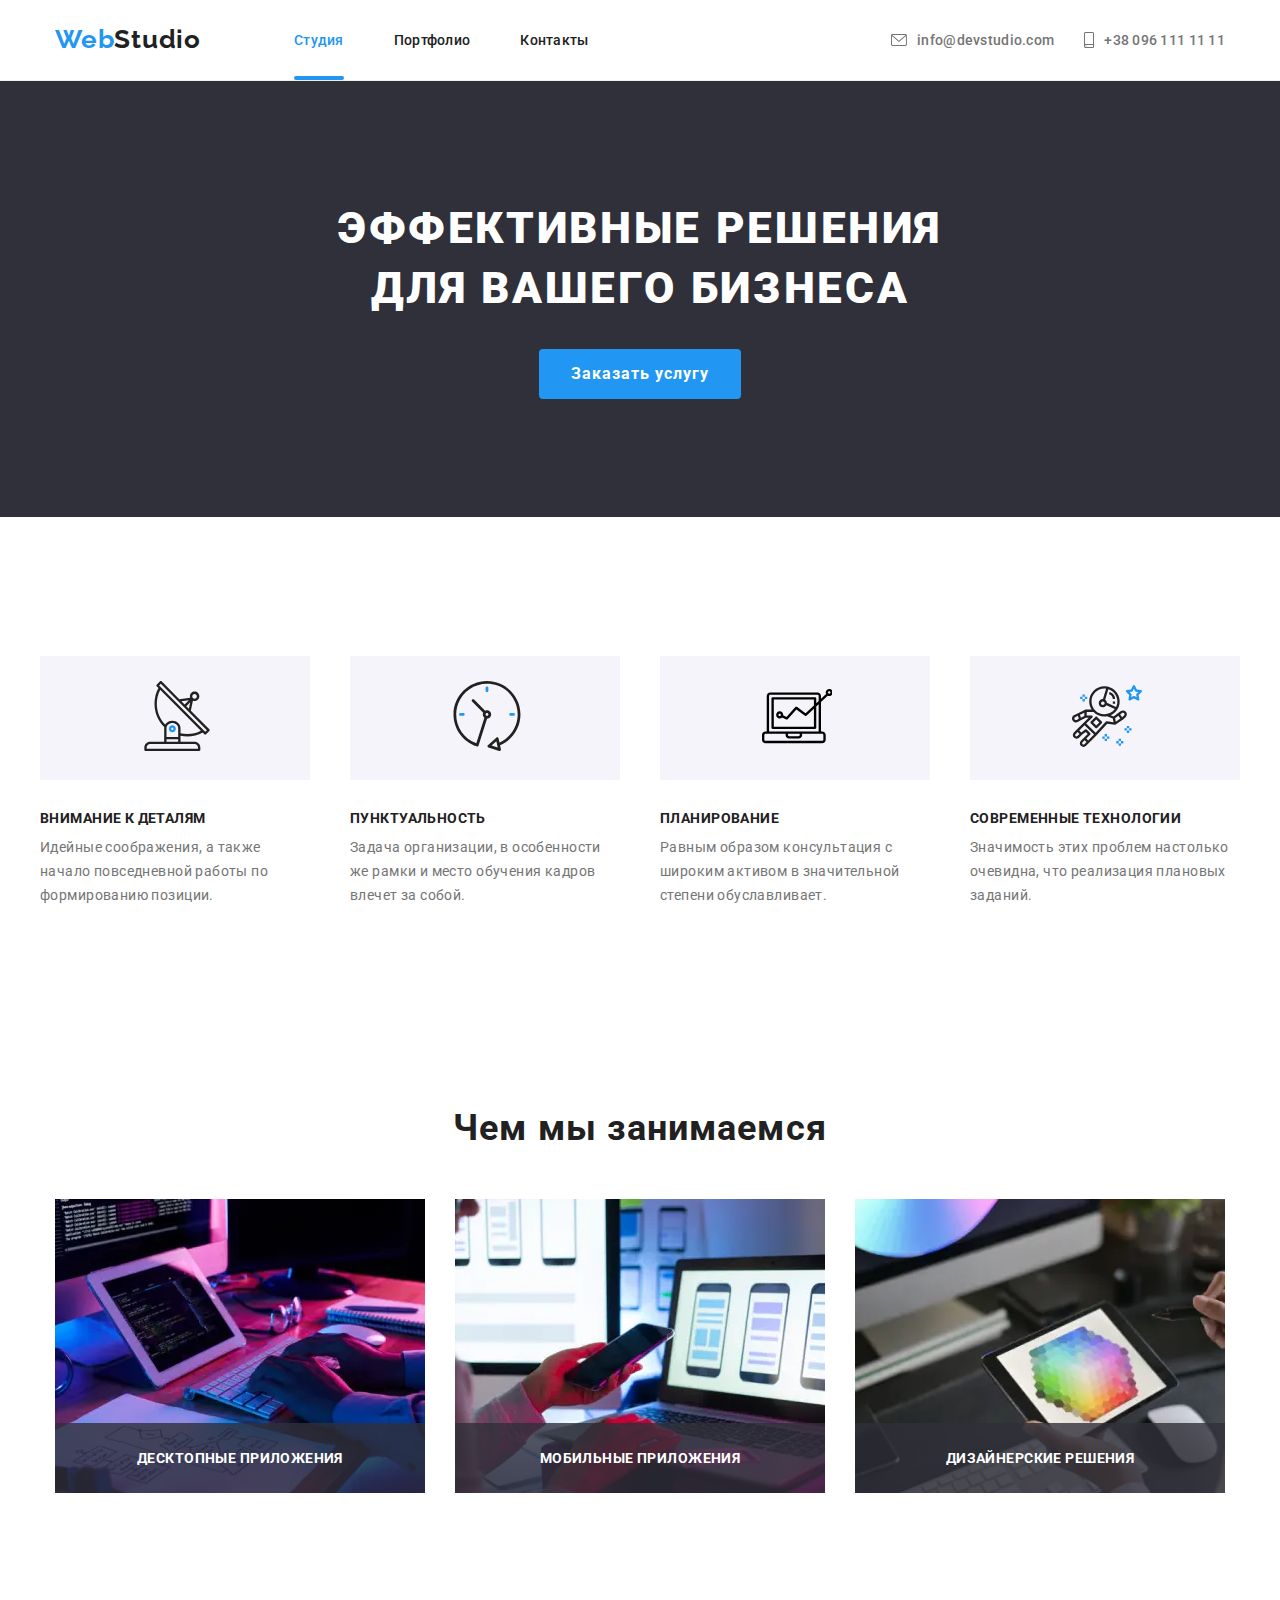
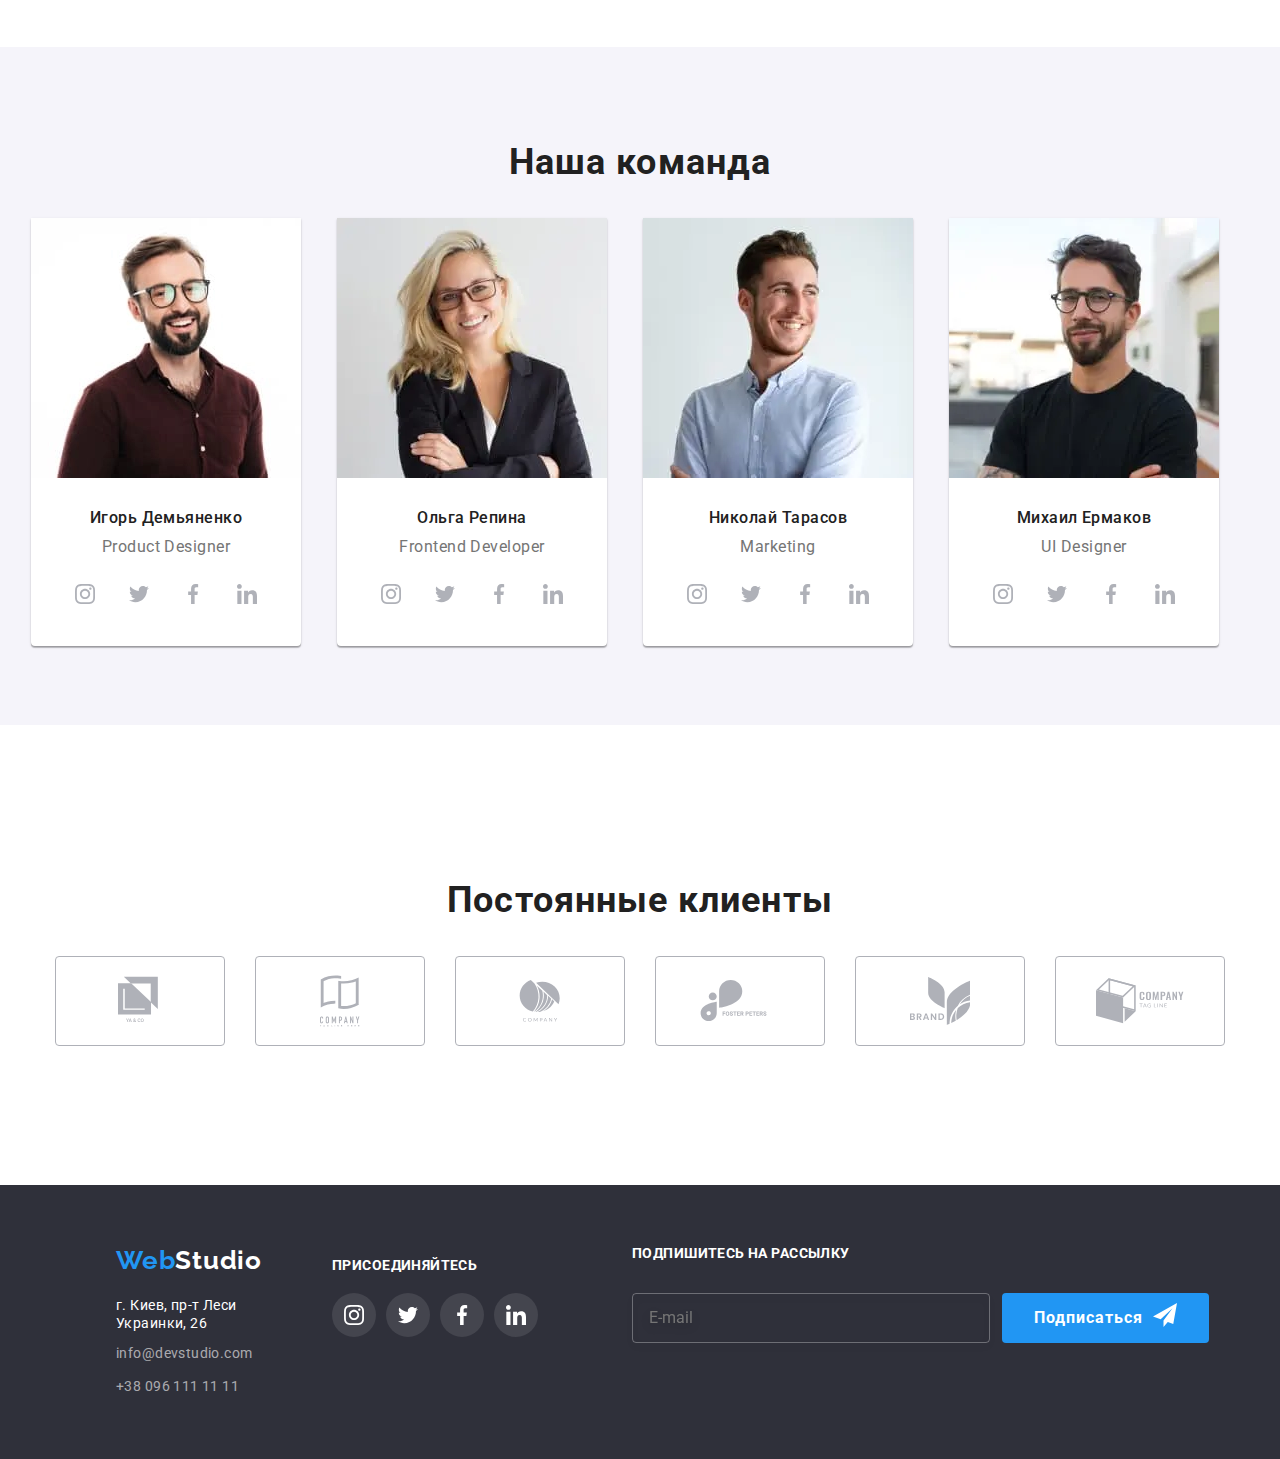
==== commit a01f526e: "+++++" ====
--- a/index.html
+++ b/index.html
@@ -495,7 +495,7 @@
         </section>
         <!-- Customers -->
         <section class="section-customers">
-            <div class="container">
+            <div class="container customer-container">
                 <h2 class="title-section customer-title">Постоянные клиенты</h2>
                 <ul class=" customer-list list">
                     <li class="customers">
@@ -550,9 +550,9 @@
             </div>
         </section>
     </main>
-    <!-- <footer class="footer-main">
-        <div class="container">
-            <div class="footer-contact">
+    <footer class="footer-main">
+        <div class="container footer-container">
+            <div class="footer-contact ">
 
                <div class="footer-contact-container">
                     <a href="#" class="logo-footer link"> <span class="logo-span">Web</span>Studio </a>
@@ -606,10 +606,11 @@
                     </li>
                 </ul>
                </div>
-               <div class="footer-form">
-                   <form>
+               <div class="form-container">
                     <p class="join-text footer-join-text">ПОДПИШИТЕСЬ НА РАССЫЛКУ</p>
 
+                   <form class="footer-form">
+                   
                     <input class="footer-input" type="email" placeholder="E-mail" name="footer-input-email">
                     <button type="submit"  class="footer-form-btn" >Подписаться
                         <svg class="footer-form-icon">
@@ -621,7 +622,7 @@
                </div>
             </div>
                     </div>
-    </footer> -->
+    </footer>
 
 
 
--- a/css/main.min.css
+++ b/css/main.min.css
@@ -1,2 +1,2 @@
-:root{--text-black: #212121;--text-grey: #757575;--text-white: #ffffff;--accent-blue: #2196f3;--bgd-dark-color: #2f303a;--bgd-light-color: #f5f4fa;--border-color: #afb1b8}.visually-hidden{position:absolute !important;clip:rect(1px 1px 1px 1px);clip:rect(1px, 1px, 1px, 1px);padding:0 !important;border:0 !important;height:1px !important;width:1px !important;overflow:hidden}.is-hidden{visibility:hidden;opacity:0;pointer-events:none}.link{text-decoration:none;cursor:pointer;font-style:normal}.list{list-style:none;padding:0;margin:0}.container{width:100%;padding:0 15px}@media screen and (min-width: 480px){.container{width:480px;margin:0 auto;padding:60px 15px}}@media screen and (min-width: 768px){.container{width:768px}}@media screen and (min-width: 1200px){.container{width:1200px}}.button{font-style:inherit;font-family:inherit}body{font-family:"Roboto", sans-serif;margin:0}h1,h2,h3,h4,h5,h6,p{margin:0}img{display:block;max-width:100%;height:auto}.current{color:var(--accent-blue)}.current::after{content:"";position:absolute;display:block;width:100%;height:4px;bottom:0;background-color:var(--accent-blue);border-radius:2px}.mobile-menu-nav__link.current-mobile{color:var(--accent-blue)}.nav-content{display:flex;align-items:center}.header-navigation-list{display:none}@media screen and (min-width: 768px){.header-navigation-list{display:flex;padding-bottom:0;margin-left:88px}.header-navigation-list .navigation-list+.navigation-list{margin-left:50px}.header-navigation-list a:hover,.header-navigation-list a:focus{color:var(--accent-blue)}}@media screen and (min-width: 1200px){.header-navigation-list{margin-left:93px}}.header-link{position:relative;color:var(--text-black);padding-bottom:32px;padding-top:32px;transition:color 250ms cubic-bezier(0.4, 0, 0.2, 1)}.header-link.current{color:var(--accent-blue)}@media screen and (min-width: 1200px){.navigation-list{display:flex;align-items:center}}@media screen and (min-width: 768px){.main-header{font-weight:500;font-size:14px;line-height:1.143;letter-spacing:0.02em;color:var(--text-black);border-bottom:1px solid #ececec}}.header-container{display:flex;align-items:center;justify-content:space-between;padding:0 15px}@media screen and (min-width: 1200px){.header-container{min-height:80px}}.header-contacts{display:none}@media screen and (min-width: 768px){.header-contacts{display:block;align-items:center;margin-left:auto}.header-contacts a:hover,.header-contacts a:focus{color:var(--accent-blue)}}@media screen and (min-width: 1200px){.header-contacts{display:flex;align-items:center}}@media screen and (min-width: 768px){.header-contacts-links{display:flex;flex-direction:column;align-items:flex-start;color:var(--text-white)}}@media screen and (min-width: 768px) and (min-width: 1200px){.header-contacts-links{display:flex;flex-direction:initial;align-items:center}.header-contacts-links .navigation-list+.navigation-list{margin-left:30px}}.header-contacts-link{color:var(--text-grey)}@media screen and (min-width: 768px){.header-contacts-link{padding:5px 0px;display:flex;justify-content:center;align-items:center;transition:color 250ms cubic-bezier(0.4, 0, 0.2, 1)}}@media screen and (min-width: 1200px){.header-contacts-link{padding:32px 0px}}.logo{font-family:Raleway, sans-serif;font-weight:bold;font-size:24px;line-height:1.192;letter-spacing:0.03em;color:var(--text-black);align-self:center;animation-duration:1500ms;padding-top:16px;padding-bottom:16px}@media screen and (min-width: 768px){.logo{padding-top:26px;padding-bottom:26px}}@media screen and (min-width: 1200px){.logo{font-size:26px;padding-top:24px;padding-bottom:25px}}.logo-span{font-family:Raleway, sans-serif;font-weight:bold;font-size:24px;line-height:1.192;letter-spacing:0.03em;color:var(--accent-blue)}@media screen and (min-width: 1200px){.logo-span{font-size:26px}}.header-icon{margin-right:10px;display:inline-block;fill:currentColor;transition:fill 250ms cubic-bezier(0.4, 0, 0.2, 1)}.header-icon:hover,.header-icon:focus{fill:currentColor}.header-icon-envelope{width:14px;height:10px}@media screen and (min-width: 1200px){.header-icon-envelope{width:16px;height:12px}}.header-icon-smartphone{width:10px;height:14px}@media screen and (min-width: 1200px){.header-icon-smartphone{width:10px;height:16px}}.footer-place{font-size:14px;line-height:1.713px;letter-spacing:0.03em;color:var(--text-white)}.footer-main{background-color:var(--bgd-dark-color);padding-top:60px;padding-bottom:60px}.footer-contacts-list{margin-top:20px}.footer-contacts-list .footer-contacts+.footer-contacts{margin-top:9px}.footer-contacts-links{font-size:14px;line-height:1.713;letter-spacing:0.03em;color:rgba(255,255,255,0.6)}.footer-contact{display:flex;justify-content:baseline}.footer-contact-container{margin-right:70px}.join-text{font-weight:bold;font-size:14px;line-height:1.143;letter-spacing:0.03em;text-transform:uppercase;margin-bottom:20px;color:var(--text-white)}.join{padding-top:12px}.join .social-link{background:rgba(255,255,255,0.1)}.join .social-icons{fill:var(--text-white)}.footer-join-text{margin-bottom:0}.footer-form{padding-top:12px;margin-left:94px}.footer-input{border:1px solid rgba(255,255,255,0.3);filter:drop-shadow(0px 4px 4px rgba(0,0,0,0.15));border-radius:4px;background-color:transparent;padding:16px;width:358px;margin-right:12px;color:var(--text-white)}.footer-input:focus{outline:none}.footer-form-icon{width:24px;height:24px}.burger-btn,.mobile-close{background-color:transparent;padding:0;border:none}@media screen and (min-width: 768px){.burger-btn,.mobile-close{display:none}}.burger-btn:hover,.burger-btn:focus,.mobile-close:hover,.mobile-close:focus{fill:var(--accent-blue)}.mobile-close_button{position:absolute;top:10px;right:15px;width:18px;height:18px;cursor:pointer}.burger-icon{width:24px;height:16px}.button-footer{background:#2196f3;box-shadow:0px 4px 4px rgba(0,0,0,0.15);border-radius:4px;padding:10px 30px}.footer-form-btn{color:var(--text-white);background-color:var(--accent-blue);font-weight:bold;font-size:16px;line-height:1.87;letter-spacing:0.06em;margin-top:20px;border-radius:4px;border:none;padding:10px 32px}.button-hero{color:var(--text-white);background-color:var(--accent-blue);font-weight:bold;font-size:16px;line-height:1.87;letter-spacing:0.06em;margin-top:30px;border-radius:4px;border:none;padding:10px 32px}.button-hero.btn-modal{display:flex;justify-content:center;margin-right:auto;margin-left:auto;margin-top:30px;margin-bottom:0}.portfolio-buttons{display:flex;justify-content:center;margin-bottom:50px}.portfolio-buttons .portfolio-btn+.portfolio-btn{margin-left:8px}.portfolio-button{font-weight:500;font-size:16px;line-height:1.625;letter-spacing:0.03em;color:var(--text-black);background-color:var(--bgd-light-color);border:transparent;padding:6px 22px;border-radius:4px;transition:color 250ms cubic-bezier(0.4, 0, 0.2, 1),background-color 250ms cubic-bezier(0.4, 0, 0.2, 1),box-shadow 250ms cubic-bezier(0.4, 0, 0.2, 1)}.portfolio-button:hover,.portfolio-button:focus{color:var(--text-white);background-color:var(--accent-blue);box-shadow:0px 3px 1px rgba(0,0,0,0.1),0px 1px 2px rgba(0,0,0,0.08),0px 2px 2px rgba(0,0,0,0.12)}.modal-btn{position:absolute;top:8px;right:8px;width:30px;height:30px;border-radius:50%;border:1px solid rgba(0,0,0,0.1);background-color:transparent;cursor:pointer;display:flex;justify-content:center;align-items:center}.modal-btn:hover .modal-close{fill:var(--accent-blue)}.section-hero{background-color:var(--bgd-dark-color);text-align:center}.container-hero{padding:118px 60px;margin-left:auto;margin-right:auto;background-image:linear-gradient(rgba(47,48,58,0.4), rgba(47,48,58,0.4)),url("../images/hero/Img.jpg");background-size:cover;background-repeat:no-repeat;background-position:center}@media screen and (min-device-pixel-ratio: 2), screen and (min-resolution: 192dpi), screen and (min-resolution: 2dppx){.container-hero{background-image:linear-gradient(rgba(47,48,58,0.4), rgba(47,48,58,0.4)),url(../images/Hero/hero-mobile@2x.jpg)}}@media screen and (min-width: 480px){.container-hero{background-image:linear-gradient(rgba(47,48,58,0.4), rgba(47,48,58,0.4)),url(../images/Hero/hero-mobile.jpg);background-size:480px 400px}}@media screen and (min-device-pixel-ratio: 2) and (min-width: 480px), screen and (min-resolution: 192dpi) and (min-width: 480px), screen and (min-resolution: 2dppx) and (min-width: 480px){.container-hero{background-image:linear-gradient(rgba(47,48,58,0.4), rgba(47,48,58,0.4)),url(../images/Hero/hero-mobile@2x.jpg)}}@media screen and (min-width: 768px){.container-hero{background-image:linear-gradient(rgba(47,48,58,0.4), rgba(47,48,58,0.4)),url(../images/Hero/hero-tablet.jpg);background-size:768px 400px}}@media screen and (min-device-pixel-ratio: 2) and (min-width: 768px), screen and (min-resolution: 192dpi) and (min-width: 768px), screen and (min-resolution: 2dppx) and (min-width: 768px){.container-hero{background-image:linear-gradient(rgba(47,48,58,0.4), rgba(47,48,58,0.4)),url(../images/Hero/hero-tablet@2x.jpg)}}@media screen and (min-width: 1200px){.container-hero{background-image:linear-gradient(rgba(47,48,58,0.4), rgba(47,48,58,0.4)),url(../images/Hero/hero-desktop.jpg);background-size:1600px 600px}}@media screen and (min-device-pixel-ratio: 2) and (min-width: 1200px), screen and (min-resolution: 192dpi) and (min-width: 1200px), screen and (min-resolution: 2dppx) and (min-width: 1200px){.container-hero{background-image:linear-gradient(rgba(47,48,58,0.4), rgba(47,48,58,0.4)),url(../images/Hero/hero-desktop@2x.jpg)}}.hero-title{color:var(--text-white);font-weight:900;font-size:26px;line-height:1.615;letter-spacing:0.06em;text-transform:uppercase}@media screen and (min-width: 1200px){.hero-title{font-size:44px;line-height:1.36}}.advantages-section{padding:60px 15px}@media screen and (min-width: 1200px){.advantages-section{padding-top:94px;padding-bottom:94px}}.advantages-title{font-size:14px;line-height:1.143;letter-spacing:0.03em;text-transform:uppercase;color:var(--text-black);margin-top:0;margin-bottom:10px}@media screen and (max-width: 767px){.advantages-title{align-items:center}}.advantages-examples{display:block}@media screen and (min-width: 768px){.advantages-examples{display:flex;flex-wrap:wrap;margin:-15px}}@media screen and (min-width: 1200px){.advantages-examples{justify-content:space-between}}@media screen and (max-width: 767px){.advantages-container{padding:0}}.advantages-list{margin:15px 15px 30px 15px;max-width:354px}@media screen and (max-width: 767px){.advantages-list{display:flex;flex-direction:column;margin:30px auto}}@media screen and (min-width: 768px){.advantages-list{flex-direction:row;flex-wrap:wrap;margin:15px;max-width:354px}}@media screen and (min-width: 1200px){.advantages-list{display:inline-block;max-width:270px;margin:0}.advantages-list:not(:first-child){margin-left:30px}}.advantages-text{color:var(--text-grey);font-size:14px;line-height:1.713;letter-spacing:0.03em;max-width:450px;align-items:center}.advantages-icon{padding-top:25px;padding-bottom:25px;display:block;width:100%;max-width:450px;background-color:var(--bgd-light-color);margin-bottom:30px;text-align:center}@media screen and (min-width: 768px){.advantages-icon{padding:25px 142px}}@media screen and (min-width: 1200px){.advantages-icon{padding:25px 102px}}.adv-icon{width:70px;height:70px}.examples{padding-bottom:94px}@media screen and (max-width: 1199px){.examples{display:none}}.title-section{font-weight:bold;font-size:36px;line-height:1.167;letter-spacing:0.03em;color:var(--text-black);margin-top:0;margin-bottom:50px;text-align:center}.exaples-list{display:flex;justify-content:space-between}.exaples-list .examples-item+.examples-item{margin-left:30px}.examples-thumb{position:relative}.title-examples{position:absolute;bottom:0;background:rgba(47,48,58,0.8);padding-top:27px;padding-bottom:27px;width:100%;font-weight:bold;font-size:14px;line-height:1.143;text-align:center;letter-spacing:0.03em;text-transform:uppercase;color:var(--text-white)}.section-team{background-color:var(--bgd-light-color);padding:60px 15px}@media screen and (min-width: 1200px){.section-team{padding-top:94px;padding-bottom:94px}}.team-container{padding:0}.title-section.team-title{margin-bottom:30px}@media screen and (min-width: 1200px){.title-section.team-title{margin-bottom:50px}}.team-list{display:block;width:100%}@media screen and (min-width: 768px){.team-list{display:flex;flex-wrap:wrap;margin:-15px}}@media screen and (min-width: 1200px){.team-list{justify-content:space-between}.team-list .team-card+.team-card{margin-left:30px}}.team-card{max-width:450px;background-color:var(--text-white);border-radius:0px 0px 4px 4px;box-shadow:0px 1px 3px rgba(0,0,0,0.12),0px 1px 1px rgba(0,0,0,0.14),0px 2px 1px rgba(0,0,0,0.2)}@media screen and (max-width: 767px){.team-card:not(:last-child){margin-bottom:30px}}@media screen and (min-width: 768px){.team-card{margin:15px;width:354px}}@media screen and (min-width: 1200px){.team-card{margin:0 auto;width:270px}}.team-card-container{padding-top:30px;padding-bottom:30px}@media screen and (min-width: 1200px){.team-card-container{padding:30px 10px}}.team-person-name{font-weight:500;font-size:16px;line-height:1.188;letter-spacing:0.03em;color:var(--text-black);margin-bottom:10px;text-align:center}.team-personal-descr{font-size:16px;line-height:1.188;letter-spacing:0.03em;color:var(--text-grey);text-align:center;margin-bottom:16px}@media screen and (min-width: 768px){.team-img{width:354px;height:374px}}@media screen and (min-width: 1200px){.team-img{width:270px;height:260px}}.social-list{display:flex;justify-content:center}.social-icons{width:20px;height:20px;fill:var(--border-color);transition:fill 250ms cubic-bezier(0.4, 0, 0.2, 1)}.social-link:focus .social-icons,.social-link:hover .social-icons{fill:var(--text-white)}.social-link{display:flex;align-items:center;justify-content:center;width:44px;height:44px;border-radius:50%;transition:background-color 250ms cubic-bezier(0.4, 0, 0.2, 1)}.social-link:focus,.social-link:hover{background-color:var(--accent-blue)}.social:not(:last-child){margin-right:10px}@media screen and (min-width: 1200px){.section-customers{padding-top:94px;padding-bottom:94px}}@media screen and (max-width: 1199px){.customer-title{margin-bottom:30px;font-size:28px;line-height:1.179;text-align:center;letter-spacing:0.03em}}.customer-list{display:flex;flex-wrap:wrap;justify-content:center;margin:-15px}@media screen and (min-width: 1200px){.customer-list{flex-wrap:nowrap}}.customers{width:210px;margin:15px}.customers-link{display:flex;border:1px solid var(--border-color);border-radius:4px;width:170px;height:90px;align-items:center;justify-content:center}.customers-link:hover,.customers-link:focus{border:1px solid var(--accent-blue)}.customers:not(:last-child){margin-right:30px}.first-customer{padding:20px 64px}.customers-icon{fill:var(--border-color);transition:fill 250ms cubic-bezier(0.4, 0, 0.2, 1)}.customers-link:focus .customers-icon,.customers-link:hover .customers-icon{fill:var(--accent-blue)}.backdrop{position:fixed;top:0;left:0;width:100%;height:100%;background-color:rgba(0,0,0,0.2);transition:all 250ms cubic-bezier(0.4, 0, 0.2, 1)}.modal{position:absolute;top:50%;left:50%;transform:translate(-50%, -50%);width:528px;max-height:581px;background-color:var(--text-white);box-shadow:0px 1px 3px rgba(0,0,0,0.12),0px 1px 1px rgba(0,0,0,0.14),0px 2px 1px rgba(0,0,0,0.2);border-radius:4px;padding:40px}.modal-form{display:flex;flex-direction:column}.modal-title{font-weight:bold;font-size:20px;line-height:1.15;letter-spacing:0.03em;color:var(--text-black);margin-bottom:12px}.modal-input{display:block;border:1px solid rgba(33,33,33,0.2);border-radius:4px;width:100%;padding-top:12px;padding-bottom:12px;padding-left:42px;height:40px;transition:border-color 250ms cubic-bezier(0.4, 0, 0.2, 1)}.modal-input:focus{border-color:var(--accent-blue);outline:none}.modal-input.text{height:120px;resize:none;padding:12px 16px;margin-top:4px;transition:border-color 250ms cubic-bezier(0.4, 0, 0.2, 1)}.modal-input.text:focus{outline:none}.modal-input::placeholder{font-size:12px;line-height:1.17;letter-spacing:0.01em;color:rgba(117,117,117,0.5)}.modal-icon{width:18px;height:18px;position:absolute;top:50%;left:12px;transform:translateY(-50%)}.modal-input:focus+.modal-icon{fill:var(--accent-blue)}.modal-label{font-size:12px;line-height:1.17;letter-spacing:0.01em;color:var(--text-grey);margin-top:10px}.modal-input-wrapper{position:relative;display:block;margin-top:4px}.policy-link{color:var(--accent-blue);font-size:14px;line-height:1.71;letter-spacing:0.03em;margin-left:2px}.policy-label{display:flex;align-items:center;flex-wrap:wrap;font-size:14px;line-height:1.71;letter-spacing:0.03em}.policy-label::before{display:block;width:16px;height:16px;content:"";border:2px solid var(--text-black);border-radius:2px;margin-right:8px}.policy-checkbox:checked+.policy-label::before{background-color:var(--accent-blue);border-color:var(--accent-blue);background-image:url(../images/form/icon-check.svg);background-size:contain;background-origin:border-box}.mobile-menu{position:absolute;top:0;left:50%;background-color:var(--text-white);width:100%;max-width:480px;height:100vh;transform:translateX(-50%) translateY(-100%);padding:48px 40px;transition:transform 250ms cubic-bezier(0.4, 0, 0.2, 1);display:flex;flex-wrap:wrap;align-content:space-between}@media screen and (min-width: 768px){.mobile-menu{display:none}}.mobile-menu.is-open{transform:translateX(-50%) translateY(0)}.mobile-menu-nav__link{font-weight:500;font-size:40px;line-height:1.175;color:var(--text-black)}.mobile-menu-nav__link.current{color:var(--accent-blue)}.mobile-menu__item:not(:last-child){margin-bottom:32px}.mobile-contacts-item{margin-top:32px}.mobile-phone-link{font-weight:500;font-size:34px;line-height:1.176;letter-spacing:0.02em;color:var(--accent-blue)}.mobile-contact-link{font-weight:500;font-size:24px;line-height:1.167;letter-spacing:0.02em;color:var(--text-grey)}.mobile-menu__links{position:relative;display:flex;justify-content:center;align-items:flex-end;margin-top:64px}.mobile-menu__link:not(:last-child){margin-right:20px}.mobile-menu__link:not(:last-child):after{content:"";position:absolute;border:1px solid rgba(33,33,33,0.2);transform:rotate(90deg);top:10px;width:22px;height:0px}.mobile-social-link{font-weight:500;font-size:18px;line-height:1.22;letter-spacing:0.02em;color:var(--accent-blue)}
+:root{--text-black: #212121;--text-grey: #757575;--text-white: #ffffff;--accent-blue: #2196f3;--bgd-dark-color: #2f303a;--bgd-light-color: #f5f4fa;--border-color: #afb1b8}.visually-hidden{position:absolute !important;clip:rect(1px 1px 1px 1px);clip:rect(1px, 1px, 1px, 1px);padding:0 !important;border:0 !important;height:1px !important;width:1px !important;overflow:hidden}.is-hidden{visibility:hidden;opacity:0;pointer-events:none}.link{text-decoration:none;cursor:pointer;font-style:normal}.list{list-style:none;padding:0;margin:0}.container{width:100%;padding:0 15px}@media screen and (min-width: 480px){.container{width:480px;margin:0 auto;padding:60px 15px}}@media screen and (min-width: 768px){.container{width:768px}}@media screen and (min-width: 1200px){.container{width:1200px}}.button{font-style:inherit;font-family:inherit}body{font-family:"Roboto", sans-serif;margin:0}h1,h2,h3,h4,h5,h6,p{margin:0}img{display:block;max-width:100%;height:auto}.current{color:var(--accent-blue)}.current::after{content:"";position:absolute;display:block;width:100%;height:4px;bottom:0;background-color:var(--accent-blue);border-radius:2px}.mobile-menu-nav__link.current-mobile{color:var(--accent-blue)}.nav-content{display:flex;align-items:center}.header-navigation-list{display:none}@media screen and (min-width: 768px){.header-navigation-list{display:flex;padding-bottom:0;margin-left:88px}.header-navigation-list .navigation-list+.navigation-list{margin-left:50px}.header-navigation-list a:hover,.header-navigation-list a:focus{color:var(--accent-blue)}}@media screen and (min-width: 1200px){.header-navigation-list{margin-left:93px}}.header-link{position:relative;color:var(--text-black);padding-bottom:32px;padding-top:32px;transition:color 250ms cubic-bezier(0.4, 0, 0.2, 1)}.header-link.current{color:var(--accent-blue)}@media screen and (min-width: 1200px){.navigation-list{display:flex;align-items:center}}@media screen and (min-width: 768px){.main-header{font-weight:500;font-size:14px;line-height:1.143;letter-spacing:0.02em;color:var(--text-black);border-bottom:1px solid #ececec}}.header-container{display:flex;align-items:center;justify-content:space-between;padding:0 15px}@media screen and (min-width: 1200px){.header-container{min-height:80px}}.header-contacts{display:none}@media screen and (min-width: 768px){.header-contacts{display:block;align-items:center;margin-left:auto}.header-contacts a:hover,.header-contacts a:focus{color:var(--accent-blue)}}@media screen and (min-width: 1200px){.header-contacts{display:flex;align-items:center}}@media screen and (min-width: 768px){.header-contacts-links{display:flex;flex-direction:column;align-items:flex-start;color:var(--text-white)}}@media screen and (min-width: 768px) and (min-width: 1200px){.header-contacts-links{display:flex;flex-direction:initial;align-items:center}.header-contacts-links .navigation-list+.navigation-list{margin-left:30px}}.header-contacts-link{color:var(--text-grey)}@media screen and (min-width: 768px){.header-contacts-link{padding:5px 0px;display:flex;justify-content:center;align-items:center;transition:color 250ms cubic-bezier(0.4, 0, 0.2, 1)}}@media screen and (min-width: 1200px){.header-contacts-link{padding:32px 0px}}.logo{font-family:Raleway, sans-serif;font-weight:bold;font-size:24px;line-height:1.192;letter-spacing:0.03em;color:var(--text-black);align-self:center;animation-duration:1500ms;padding-top:16px;padding-bottom:16px}@media screen and (min-width: 768px){.logo{padding-top:26px;padding-bottom:26px}}@media screen and (min-width: 1200px){.logo{font-size:26px;padding-top:24px;padding-bottom:25px}}.logo-span{font-family:Raleway, sans-serif;font-weight:bold;font-size:24px;line-height:1.192;letter-spacing:0.03em;color:var(--accent-blue)}@media screen and (min-width: 1200px){.logo-span{font-size:26px}}.logo-footer{font-family:Raleway, sans-serif;font-weight:bold;font-size:26px;line-height:0.8;letter-spacing:0.03em;color:var(--text-white)}.header-icon{margin-right:10px;display:inline-block;fill:currentColor;transition:fill 250ms cubic-bezier(0.4, 0, 0.2, 1)}.header-icon:hover,.header-icon:focus{fill:currentColor}.header-icon-envelope{width:14px;height:10px}@media screen and (min-width: 1200px){.header-icon-envelope{width:16px;height:12px}}.header-icon-smartphone{width:10px;height:14px}@media screen and (min-width: 1200px){.header-icon-smartphone{width:10px;height:16px}}.footer-place{font-size:14px;line-height:1.713px;letter-spacing:0.03em;color:var(--text-white)}.container.footer-container{margin:0 auto}@media screen and (min-width: 768px){.footer-container{padding:0;padding:60px 89px 60px 76px}}.footer-main{background-color:var(--bgd-dark-color)}@media screen and (max-width: 1199px){.footer-main{display:flex;justify-content:center;padding:0;text-align:center}}.footer-contacts-list{margin-top:20px}.footer-contacts-list .footer-contacts+.footer-contacts{margin-top:9px}@media screen and (max-width: 767px){.footer-contacts-list{margin-bottom:60px}}.footer-contacts-links{font-size:14px;line-height:1.713;letter-spacing:0.03em;color:rgba(255,255,255,0.6)}@media screen and (max-width: 767px){.footer-contact{display:block;text-align:center}}@media screen and (min-width: 768px){.footer-contact{max-width:768px;padding:0;display:flex;flex-wrap:wrap}}@media screen and (min-width: 1200px){.footer-contact{flex-wrap:nowrap;justify-content:baseline}}@media screen and (min-width: 768px){.footer-contact-container{margin-right:165px;margin-bottom:60px}}@media screen and (min-width: 1200px){.footer-contact-container{margin-right:70px;margin-bottom:0}}.join-text{font-weight:bold;font-size:14px;line-height:1.143;letter-spacing:0.03em;text-transform:uppercase;margin-bottom:20px;color:var(--text-white)}.join{padding-top:12px}.join .social-link{background:rgba(255,255,255,0.1)}.join .social-icons{fill:var(--text-white)}@media screen and (max-width: 767px){.join{margin-bottom:60px;padding-top:0}}.footer-join-text{margin-bottom:20px}@media screen and (min-width: 1200px){.footer-join-text{margin-left:94px}}.footer-form{padding-top:12px}@media screen and (min-width: 1200px){.footer-form{margin-left:94px;display:flex}}@media screen and (min-width: 768px) and (max-width: 1199px){.form-container{margin:0 auto}}.footer-input{border:1px solid rgba(255,255,255,0.3);filter:drop-shadow(0px 4px 4px rgba(0,0,0,0.15));border-radius:4px;background-color:transparent;padding:16px;width:358px;height:50px;margin-right:12px;color:var(--text-white)}.footer-input:focus{outline:none}@media screen and (max-width: 1199px){.footer-input{width:450px}}@media screen and (min-width: 1200px){.footer-input{margin-right:12px}}.footer-form-icon{width:24px;height:24px;margin-left:10px}.burger-btn,.mobile-close{background-color:transparent;padding:0;border:none}@media screen and (min-width: 768px){.burger-btn,.mobile-close{display:none}}.burger-btn:hover,.burger-btn:focus,.mobile-close:hover,.mobile-close:focus{fill:var(--accent-blue)}.mobile-close_button{position:absolute;top:10px;right:15px;width:18px;height:18px;cursor:pointer}.burger-icon{width:24px;height:16px}.button-footer{background:#2196f3;box-shadow:0px 4px 4px rgba(0,0,0,0.15);border-radius:4px;padding:10px 30px}.footer-form-btn{display:flex;height:50px;color:var(--text-white);background-color:var(--accent-blue);font-weight:bold;font-size:16px;line-height:1.87;letter-spacing:0.06em;border-radius:4px;border:none;padding:10px 32px}@media screen and (max-width: 1199px){.footer-form-btn{margin:20px auto 0 auto}}.button-hero{color:var(--text-white);background-color:var(--accent-blue);font-weight:bold;font-size:16px;line-height:1.87;letter-spacing:0.06em;margin-top:30px;border-radius:4px;border:none;padding:10px 32px}.button-hero.btn-modal{display:flex;justify-content:center;margin-right:auto;margin-left:auto;margin-top:30px;margin-bottom:0}.portfolio-buttons{display:flex;justify-content:center;margin-bottom:50px}.portfolio-buttons .portfolio-btn+.portfolio-btn{margin-left:8px}.portfolio-button{font-weight:500;font-size:16px;line-height:1.625;letter-spacing:0.03em;color:var(--text-black);background-color:var(--bgd-light-color);border:transparent;padding:6px 22px;border-radius:4px;transition:color 250ms cubic-bezier(0.4, 0, 0.2, 1),background-color 250ms cubic-bezier(0.4, 0, 0.2, 1),box-shadow 250ms cubic-bezier(0.4, 0, 0.2, 1)}.portfolio-button:hover,.portfolio-button:focus{color:var(--text-white);background-color:var(--accent-blue);box-shadow:0px 3px 1px rgba(0,0,0,0.1),0px 1px 2px rgba(0,0,0,0.08),0px 2px 2px rgba(0,0,0,0.12)}.modal-btn{position:absolute;top:8px;right:8px;width:30px;height:30px;border-radius:50%;border:1px solid rgba(0,0,0,0.1);background-color:transparent;cursor:pointer;display:flex;justify-content:center;align-items:center}.modal-btn:hover .modal-close{fill:var(--accent-blue)}.section-hero{background-color:var(--bgd-dark-color);text-align:center}.container-hero{padding:118px 60px;margin-left:auto;margin-right:auto;background-image:linear-gradient(rgba(47,48,58,0.4), rgba(47,48,58,0.4)),url("../images/hero/Img.jpg");background-size:cover;background-repeat:no-repeat;background-position:center}@media screen and (min-device-pixel-ratio: 2), screen and (min-resolution: 192dpi), screen and (min-resolution: 2dppx){.container-hero{background-image:linear-gradient(rgba(47,48,58,0.4), rgba(47,48,58,0.4)),url(../images/Hero/hero-mobile@2x.jpg)}}@media screen and (min-width: 480px){.container-hero{background-image:linear-gradient(rgba(47,48,58,0.4), rgba(47,48,58,0.4)),url(../images/Hero/hero-mobile.jpg);background-size:480px 400px}}@media screen and (min-device-pixel-ratio: 2) and (min-width: 480px), screen and (min-resolution: 192dpi) and (min-width: 480px), screen and (min-resolution: 2dppx) and (min-width: 480px){.container-hero{background-image:linear-gradient(rgba(47,48,58,0.4), rgba(47,48,58,0.4)),url(../images/Hero/hero-mobile@2x.jpg)}}@media screen and (min-width: 768px){.container-hero{background-image:linear-gradient(rgba(47,48,58,0.4), rgba(47,48,58,0.4)),url(../images/Hero/hero-tablet.jpg);background-size:768px 400px}}@media screen and (min-device-pixel-ratio: 2) and (min-width: 768px), screen and (min-resolution: 192dpi) and (min-width: 768px), screen and (min-resolution: 2dppx) and (min-width: 768px){.container-hero{background-image:linear-gradient(rgba(47,48,58,0.4), rgba(47,48,58,0.4)),url(../images/Hero/hero-tablet@2x.jpg)}}@media screen and (min-width: 1200px){.container-hero{background-image:linear-gradient(rgba(47,48,58,0.4), rgba(47,48,58,0.4)),url(../images/Hero/hero-desktop.jpg);background-size:1600px 600px}}@media screen and (min-device-pixel-ratio: 2) and (min-width: 1200px), screen and (min-resolution: 192dpi) and (min-width: 1200px), screen and (min-resolution: 2dppx) and (min-width: 1200px){.container-hero{background-image:linear-gradient(rgba(47,48,58,0.4), rgba(47,48,58,0.4)),url(../images/Hero/hero-desktop@2x.jpg)}}.hero-title{color:var(--text-white);font-weight:900;font-size:26px;line-height:1.615;letter-spacing:0.06em;text-transform:uppercase}@media screen and (min-width: 1200px){.hero-title{font-size:44px;line-height:1.36}}.advantages-section{padding:60px 15px}@media screen and (min-width: 1200px){.advantages-section{padding-top:94px;padding-bottom:94px}}.advantages-title{font-size:14px;line-height:1.143;letter-spacing:0.03em;text-transform:uppercase;color:var(--text-black);margin-top:0;margin-bottom:10px}@media screen and (max-width: 767px){.advantages-title{align-items:center}}.advantages-examples{display:block}@media screen and (min-width: 768px){.advantages-examples{display:flex;flex-wrap:wrap;margin:-15px}}@media screen and (min-width: 1200px){.advantages-examples{justify-content:space-between}}@media screen and (max-width: 767px){.advantages-container{padding:0}}.advantages-list{margin:15px 15px 30px 15px;max-width:354px}@media screen and (max-width: 767px){.advantages-list{display:flex;flex-direction:column;margin:30px auto}}@media screen and (min-width: 768px){.advantages-list{flex-direction:row;flex-wrap:wrap;margin:15px;max-width:354px}}@media screen and (min-width: 1200px){.advantages-list{display:inline-block;max-width:270px;margin:0}.advantages-list:not(:first-child){margin-left:30px}}.advantages-text{color:var(--text-grey);font-size:14px;line-height:1.713;letter-spacing:0.03em;max-width:450px;align-items:center}.advantages-icon{padding-top:25px;padding-bottom:25px;display:block;width:100%;max-width:450px;background-color:var(--bgd-light-color);margin-bottom:30px;text-align:center}@media screen and (min-width: 768px){.advantages-icon{padding:25px 142px}}@media screen and (min-width: 1200px){.advantages-icon{padding:25px 102px}}.adv-icon{width:70px;height:70px}.examples{padding-bottom:94px}@media screen and (max-width: 1199px){.examples{display:none}}.title-section{font-weight:bold;font-size:36px;line-height:1.167;letter-spacing:0.03em;color:var(--text-black);margin-top:0;margin-bottom:50px;text-align:center}.exaples-list{display:flex;justify-content:space-between}.exaples-list .examples-item+.examples-item{margin-left:30px}.examples-thumb{position:relative}.title-examples{position:absolute;bottom:0;background:rgba(47,48,58,0.8);padding-top:27px;padding-bottom:27px;width:100%;font-weight:bold;font-size:14px;line-height:1.143;text-align:center;letter-spacing:0.03em;text-transform:uppercase;color:var(--text-white)}.section-team{background-color:var(--bgd-light-color);padding:60px 15px}@media screen and (min-width: 1200px){.section-team{padding-top:94px;padding-bottom:94px}}.team-container{padding:0}.title-section.team-title{margin-bottom:30px}@media screen and (min-width: 1200px){.title-section.team-title{margin-bottom:50px}}.team-list{display:block;width:100%}@media screen and (min-width: 768px){.team-list{display:flex;flex-wrap:wrap;margin:-15px}}@media screen and (min-width: 1200px){.team-list{justify-content:space-between}.team-list .team-card+.team-card{margin-left:30px}}.team-card{max-width:450px;background-color:var(--text-white);border-radius:0px 0px 4px 4px;box-shadow:0px 1px 3px rgba(0,0,0,0.12),0px 1px 1px rgba(0,0,0,0.14),0px 2px 1px rgba(0,0,0,0.2)}@media screen and (max-width: 767px){.team-card:not(:last-child){margin-bottom:30px}}@media screen and (min-width: 768px){.team-card{margin:15px;width:354px}}@media screen and (min-width: 1200px){.team-card{margin:0 auto;width:270px}}.team-card-container{padding-top:30px;padding-bottom:30px}@media screen and (min-width: 1200px){.team-card-container{padding:30px 10px}}.team-person-name{font-weight:500;font-size:16px;line-height:1.188;letter-spacing:0.03em;color:var(--text-black);margin-bottom:10px;text-align:center}.team-personal-descr{font-size:16px;line-height:1.188;letter-spacing:0.03em;color:var(--text-grey);text-align:center;margin-bottom:16px}@media screen and (min-width: 768px){.team-img{width:354px;height:374px}}@media screen and (min-width: 1200px){.team-img{width:270px;height:260px}}.social-list{display:flex;justify-content:center}.social-icons{width:20px;height:20px;fill:var(--border-color);transition:fill 250ms cubic-bezier(0.4, 0, 0.2, 1)}.social-link:focus .social-icons,.social-link:hover .social-icons{fill:var(--text-white)}.social-link{display:flex;align-items:center;justify-content:center;width:44px;height:44px;border-radius:50%;transition:background-color 250ms cubic-bezier(0.4, 0, 0.2, 1)}.social-link:focus,.social-link:hover{background-color:var(--accent-blue)}.social:not(:last-child){margin-right:10px}@media screen and (min-width: 1200px){.section-customers{padding-top:94px;padding-bottom:94px}}@media screen and (max-width: 1199px){.customer-container{padding-left:0;padding-right:0}}@media screen and (max-width: 1199px){.customer-title{margin-bottom:30px;font-size:28px;line-height:1.179;text-align:center;letter-spacing:0.03em}}.customer-list{display:flex;flex-wrap:wrap;justify-content:center;margin:-15px}@media screen and (min-width: 1200px){.customer-list{flex-wrap:nowrap}}@media screen and (max-width: 1199px){.customers{margin:15px}}.customers-link{display:flex;border:1px solid var(--border-color);border-radius:4px;height:90px;align-items:center;justify-content:center;margin:0}.customers-link:hover,.customers-link:focus{border:1px solid var(--accent-blue)}@media screen and (min-width: 450px){.customers-link{width:210px}}@media screen and (min-width: 768px){.customers-link{width:226px}}@media screen and (min-width: 1200px){.customers-link{width:170px}}.first-customer{padding:20px 64px}.customers-icon{fill:var(--border-color);transition:fill 250ms cubic-bezier(0.4, 0, 0.2, 1)}.customers-link:focus .customers-icon,.customers-link:hover .customers-icon{fill:var(--accent-blue)}@media screen and (min-width: 1200px){.customers:not(:last-child){margin-right:30px}}.backdrop{position:fixed;top:0;left:0;width:100%;height:100%;background-color:rgba(0,0,0,0.2);transition:all 250ms cubic-bezier(0.4, 0, 0.2, 1)}.modal{position:absolute;top:50%;left:50%;transform:translate(-50%, -50%);width:528px;max-height:581px;background-color:var(--text-white);box-shadow:0px 1px 3px rgba(0,0,0,0.12),0px 1px 1px rgba(0,0,0,0.14),0px 2px 1px rgba(0,0,0,0.2);border-radius:4px;padding:40px}.modal-form{display:flex;flex-direction:column}.modal-title{font-weight:bold;font-size:20px;line-height:1.15;letter-spacing:0.03em;color:var(--text-black);margin-bottom:12px}.modal-input{display:block;border:1px solid rgba(33,33,33,0.2);border-radius:4px;width:100%;padding-top:12px;padding-bottom:12px;padding-left:42px;height:40px;transition:border-color 250ms cubic-bezier(0.4, 0, 0.2, 1)}.modal-input:focus{border-color:var(--accent-blue);outline:none}.modal-input.text{height:120px;resize:none;padding:12px 16px;margin-top:4px;transition:border-color 250ms cubic-bezier(0.4, 0, 0.2, 1)}.modal-input.text:focus{outline:none}.modal-input::placeholder{font-size:12px;line-height:1.17;letter-spacing:0.01em;color:rgba(117,117,117,0.5)}.modal-icon{width:18px;height:18px;position:absolute;top:50%;left:12px;transform:translateY(-50%)}.modal-input:focus+.modal-icon{fill:var(--accent-blue)}.modal-label{font-size:12px;line-height:1.17;letter-spacing:0.01em;color:var(--text-grey);margin-top:10px}.modal-input-wrapper{position:relative;display:block;margin-top:4px}.policy-link{color:var(--accent-blue);font-size:14px;line-height:1.71;letter-spacing:0.03em;margin-left:2px}.policy-label{display:flex;align-items:center;flex-wrap:wrap;font-size:14px;line-height:1.71;letter-spacing:0.03em}.policy-label::before{display:block;width:16px;height:16px;content:"";border:2px solid var(--text-black);border-radius:2px;margin-right:8px}.policy-checkbox:checked+.policy-label::before{background-color:var(--accent-blue);border-color:var(--accent-blue);background-image:url(../images/form/icon-check.svg);background-size:contain;background-origin:border-box}.mobile-menu{position:absolute;top:0;left:50%;background-color:var(--text-white);width:100%;max-width:480px;height:100vh;transform:translateX(-50%) translateY(-100%);padding:48px 40px;transition:transform 250ms cubic-bezier(0.4, 0, 0.2, 1);display:flex;flex-wrap:wrap;align-content:space-between}@media screen and (min-width: 768px){.mobile-menu{display:none}}.mobile-menu.is-open{transform:translateX(-50%) translateY(0)}.mobile-menu-nav__link{font-weight:500;font-size:40px;line-height:1.175;color:var(--text-black)}.mobile-menu-nav__link.current{color:var(--accent-blue)}.mobile-menu__item:not(:last-child){margin-bottom:32px}.mobile-contacts-item{margin-top:32px}.mobile-phone-link{font-weight:500;font-size:34px;line-height:1.176;letter-spacing:0.02em;color:var(--accent-blue)}.mobile-contact-link{font-weight:500;font-size:24px;line-height:1.167;letter-spacing:0.02em;color:var(--text-grey)}.mobile-menu__links{position:relative;display:flex;justify-content:center;align-items:flex-end;margin-top:64px}.mobile-menu__link:not(:last-child){margin-right:20px}.mobile-menu__link:not(:last-child):after{content:"";position:absolute;border:1px solid rgba(33,33,33,0.2);transform:rotate(90deg);top:10px;width:22px;height:0px}.mobile-social-link{font-weight:500;font-size:18px;line-height:1.22;letter-spacing:0.02em;color:var(--accent-blue)}
 /*# sourceMappingURL=main.min.css.map */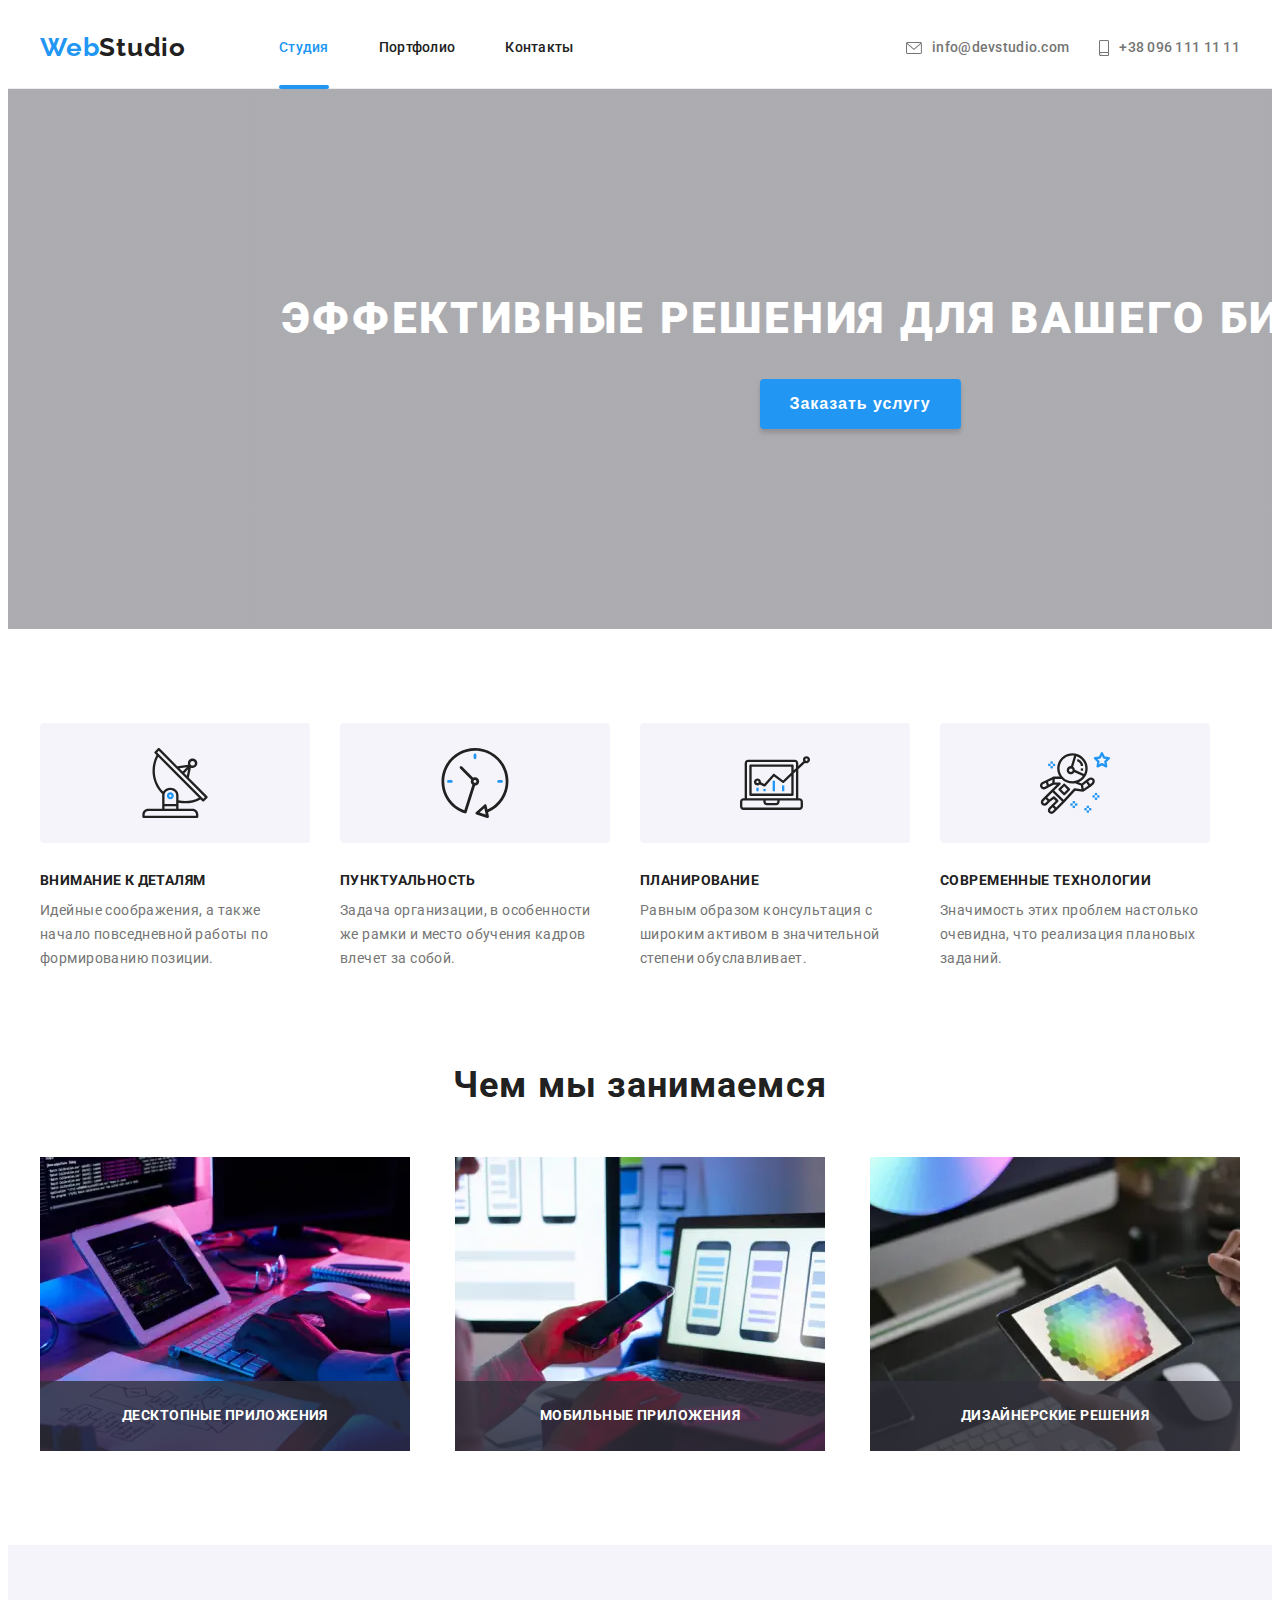
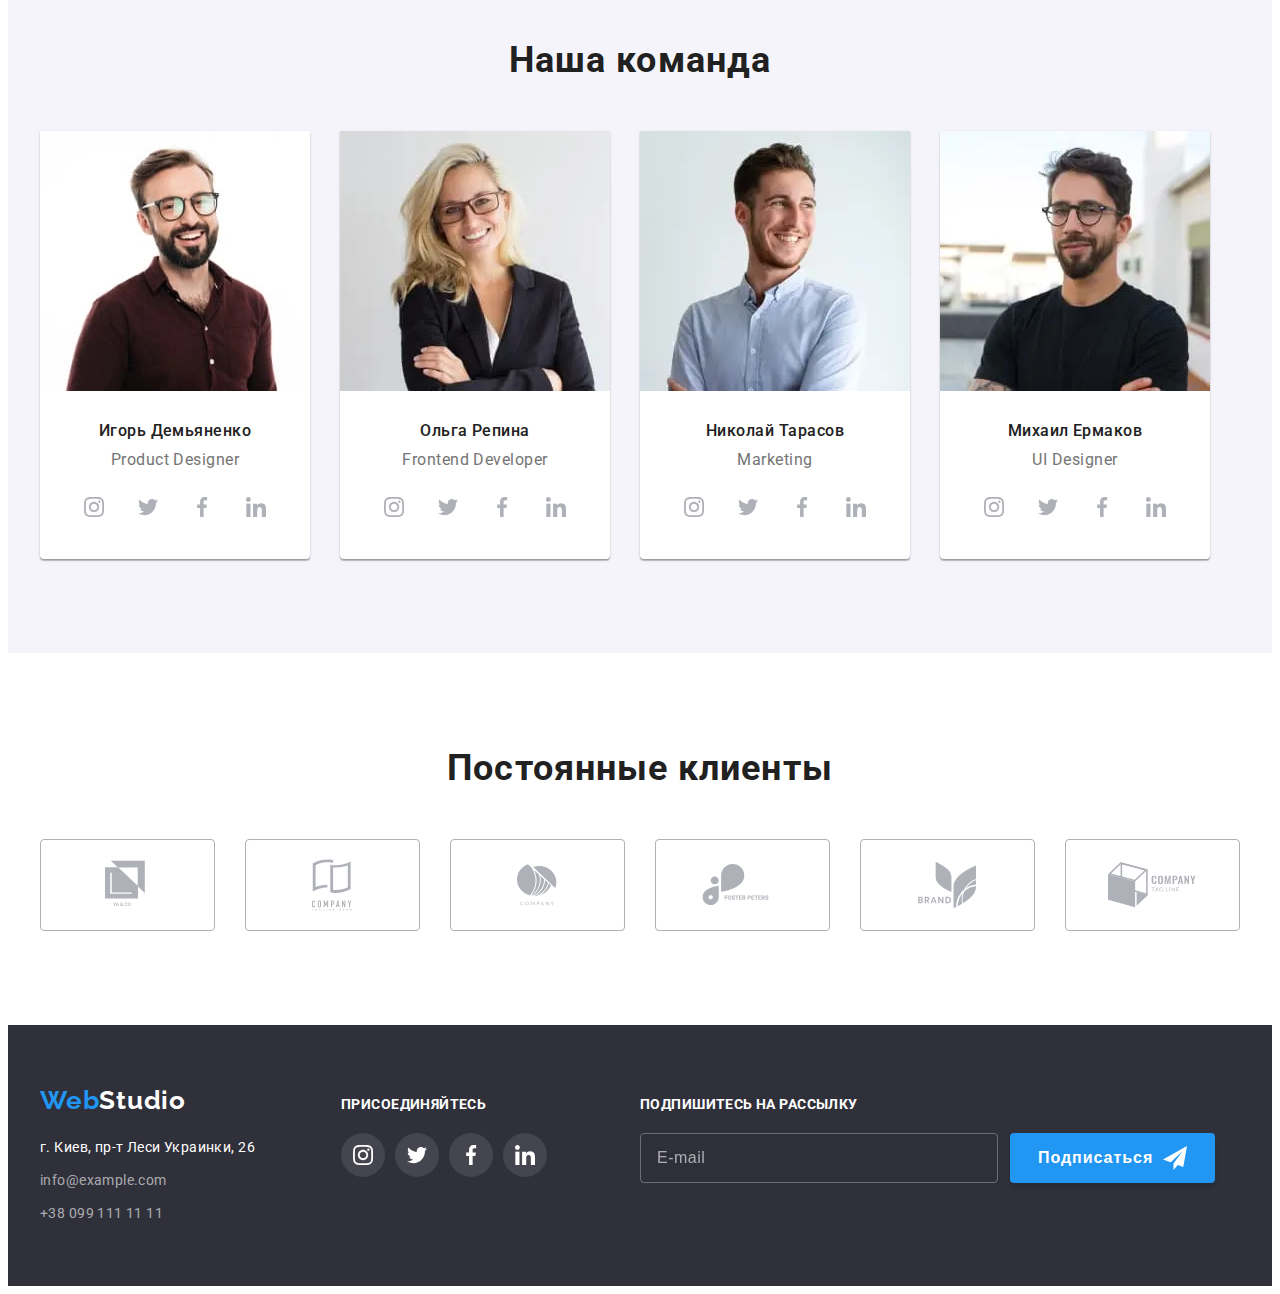
==== commit 36850b93: "hw8" ====
--- a/index.html
+++ b/index.html
@@ -1,693 +1,906 @@
 <!DOCTYPE html>
 <html lang="ru">
-<head>
-    <meta charset="UTF-8">
-    <meta name="viewport" content="width=device-width, initial-scale=1.0">
-    <title>WebStudio</title>
-    <link rel="stylesheet" href="https://cdnjs.cloudflare.com/ajax/libs/modern-normalize/1.0.0/modern-normalize.min.css">
-
-    <link rel="preconnect" href="https://fonts.gstatic.com">
-    <link href="https://fonts.googleapis.com/css2?family=Raleway:wght@700&family=Roboto:wght@400;500;700;900&display=swap"
-        rel="stylesheet">
-<link rel="stylesheet" href="https://cdnjs.cloudflare.com/ajax/libs/animate.css/4.1.1/animate.min.css" />
-<link rel="stylesheet" href="./css/main.min.css">
-</head>
-<body>
-    <header class="main-header">
-
-           <div class="container header-container">
-                <nav class="nav-content">
-                    <a href="./index.html" class="logo link animate__rotateIn"> <span class="logo-span">Web</span>Studio</a>
-                    <ul class="header-navigation-list list">
-                        <li class="navigation-list">
-                            <a href="./index.html" class="header-link link current">Студия</a>
-                        </li>
-                        <li class="navigation-list">
-                            <a href="./portfolio.html" class="header-link link">Портфолио</a>
-                        </li>
-                        <li class="navigation-list">
-                            <a href="#" class="header-link link">Контакты</a>
-                        </li>
-                    </ul>
-                </nav>
-                <button type="button" class="burger-btn"  data-menu-button>
-                    <svg class="burger-icon">
-                        <use href="./images/sprite/symbol-defs.svg#menu">
-
-                        </use>
-                    </svg>
-                </button>
-                <address class="header-contacts">
-                    <ul class="header-contacts-links list">
-                        <li class="navigation-list">
-                            <a href="mailto:info@devstudio.com" class="header-contacts-link link">
-                            <svg width="16" height="12" class="header-icon header-icon-envelope">
-                                <use href="./images/sprite/symbol-defs.svg#icon-envelope">
-                                </use></svg>
-                                <span>info@devstudio.com</span> </a></li>
-                        <li class="navigation-list">
-                            <a href="tel:+380961111111" class="header-contacts-link link">
-                            <svg width="10" height="16" class="header-icon header-icon-smartphone">
-                                <use href="./images/sprite/symbol-defs.svg#icon-smartphone">
-                                </use>
-                            </svg>
-                            <span>+38 096 111 11 11</span></a></li>
-                        
-                    </ul>
-                
-                </address>
-           </div>
-       <div class="mobile-menu" data-menu>
-<button type="button" class="mobile-close" data-menu-close>
-    <svg class="mobile-close_button">
-        <use href="./images/sprite/symbol-defs.svg#icon-close"></use>
-    </svg> </button>
-        <ul class="mobile-menu__nav list">
-            <li class="mobile-menu__item">
-                <a href="./index.html" class="mobile-menu-nav__link link current-mobile">Студия</a>
-            </li>
-            <li class="mobile-menu__item">
-                <a href="./portfolio.html" class="mobile-menu-nav__link link">Портфолио</a>
-            </li>
-            <li class="mobile-menu__item">
-                <a href="" class="mobile-menu-nav__link link">Контакты</a>
-            </li>
+  <head>
+    <meta charset="UTF-8" />
+    <meta name="viewport" content="width=device-width, initial-scale=1.0" />
+    <title lang="en"><span>Web</span>Studio</title>
+    <link
+      rel="stylesheet"
+      href="https://cdnjs.cloudflare.com/ajax/libs/modern-normalize/1.0.0/modern-normalize.min.css"
+      integrity="sha512-ISS7cAi1PEhQ8jnbJpJZMd29NlhNj4AWYyLOSp2CE/CsHxTCu+r+t0D2yoJudVrd0/8fTVPUVDzY5Tvli75u/g=="
+      crossorigin="anonymous"
+    />
+    <link rel="preconnect" href="https://fonts.gstatic.com" />
+    <link
+      href="https://fonts.googleapis.com/css2?family=Raleway:wght@700&family=Roboto:wght@400;500;700;900&display=swap"
+      rel="stylesheet"
+    />
+    <link rel="stylesheet" href="./css/main.min.css" />
+  </head>
+  <body>
+    <header class="header">
+      <div class="container">
+        <nav class="navigation">
+          <a class="logo link" lang="en" href="index.html">
+            <span class="logo-color">Web</span>Studio
+          </a>
+          <ul class="navigation-list list">
+            <li class="navigation-list-item">
+              <a
+                class="navigation-list-link current-tablet-desktop link"
+                href="./index.html"
+                >Студия</a
+              >
+            </li>
+            <li class="navigation-list-item">
+              <a class="navigation-list-link link" href="./portfolio.html"
+                >Портфолио</a
+              >
+            </li>
+            <li class="navigation-list-item">
+              <a class="navigation-list-link link" href="#">Контакты</a>
+            </li>
+          </ul>
+        </nav>
+        <button type="button" class="burger-btn" data-menu-button>
+          <svg class="burger-icon">
+            <use href="./images/sprite-svg/sprite.svg#burger-icon"></use>
+          </svg>
+        </button>
+        <ul class="contacts-list list">
+          <li class="contacts-list-item">
+            <a class="head-contacts link" href="mailto:info@devstudio.com">
+              <svg class="icon-mail">
+                <use href="./images/sprite-svg/sprite.svg#icon-mail"></use>
+              </svg>
+              info@devstudio.com</a
+            >
+          </li>
+          <li class="contacts-list-item">
+            <a class="head-contacts link" href="tel:+380961111111">
+              <svg class="icon-smartphone">
+                <use
+                  href="./images/sprite-svg/sprite.svg#icon-smartphone"
+                ></use>
+              </svg>
+              +38 096 111 11 11</a
+            >
+          </li>
         </ul>
-       <div class="mobile-contacts-container">
-            <ul class="mobile-menu__contacts list">
-                <li class="mobile-contacts-item">
-                    <a href="tel:+380961111111" class="mobile-phone-link link">+38 096 111 11 11</a>
-                </li>
-                <li class="mobile-contacts-item ">
-                    <a href="mailto:info@devstudio.com" class="mobile-contact-link link">info@devstudio.com</a>
-                </li>
-            </ul>
-            <ul class="mobile-menu__links list">
-                <li class="mobile-menu__link">
-                    <a href="" class="mobile-social-link link">Instagram</a>
-                </li>
-                <li class="mobile-menu__link">
-                    <a href="" class="mobile-social-link link">Twitter</a>
-                </li>
-                <li class="mobile-menu__link">
-                    <a href="" class="mobile-social-link link">Facebook</a>
-                </li>
-                <li class="mobile-menu__link">
-                    <a href="" class="mobile-social-link link">LinkedIn</a>
-                </li>
-            </ul>
-       </div>
-       </div>
+      </div>
     </header>
     <main>
-        <!-- Hero -->
-        <section class="section-hero">
-           <div class="container-hero">
-                <h1 class="hero-title">
-                    Эффективные решения <br> для вашего бизнеса
-                </h1>
-                <button type="button" class="button-hero" data-modal-open>Заказать услугу</button>
-           </div>
-        </section>
-        <!-- Advantages -->
-        <section class="advantages-section">
-            <div class="container advantages-container">
-                <h2 class="visually-hidden">Преимущества</h2>
-                <ul class="advantages-examples list">
-                    <li class="advantages-list">
-                        <div class="advantages-icon">
-                            <svg class="adv-icon"> 
-                                <use href="./images/sprite/symbol-defs.svg#icon-antenna">
-                                </use>
-                            </svg>
-                        </div>
-                        <h3 class="advantages-title">Внимание к деталям</h3>
-                        <p class="advantages-text">Идейные соображения, а также начало повседневной работы по формированию позиции.</p>
-                    </li>
-                    <li class="advantages-list">
-                        <div class="advantages-icon">
-                            <svg class="adv-icon">
-                                <use href="./images/sprite/symbol-defs.svg#icon-clock">
-                                </use>
-                            </svg>
-                        </div>
-                        <h3 class="advantages-title">Пунктуальность</h3>
-                        <p class="advantages-text">Задача организации, в особенности же рамки и место обучения кадров влечет за собой.
-                        </p>
-                    </li>
-                    <li class="advantages-list">
-                        <div class="advantages-icon">
-                            <svg class="adv-icon">
-                                <use href="./images/sprite/symbol-defs.svg#icon-Vector">
-                                </use>
-                            </svg>
-                        </div>
-                        <h3 class="advantages-title">Планирование</h3>
-                        <p class="advantages-text">Равным образом консультация с широким активом в значительной степени обуславливает.
-                        </p>
-                    </li>
-                    <li class="advantages-list">
-                        <div class="advantages-icon">
-                            <svg class="adv-icon">
-                                <use href="./images/sprite/symbol-defs.svg#icon-astronaut">
-                                </use>
-                            </svg>
-                        </div>
-                        <h3 class="advantages-title">Современные технологии</h3>
-                        <p class="advantages-text">Значимость этих проблем настолько очевидна, что реализация плановых заданий.</p>
-                    </li>
-                </ul>
-            </div>
-        </section>
-        <!-- What we do -->
-        <section class="examples">
-            <div class="container">
-                <h2 class="title-section">Чем мы занимаемся</h2>
-                <ul class="exaples-list list">
-                    <li class="examples-item">
-                        <div class="examples-thumb">
-                        <picture>
-                            <source srcset="
-                                            ./images/examples/img1.webp    1x,
-                                            ./images/examples/img1@2x.webp 2x
-                                          " media="(min-width: 1200px)" type="image/webp" />
-                            <source srcset="
-                                            ./images/examples/img1.jpg    1x,
-                                            ./images/examples/img1@2x.jpg 2x
-                                          " media="(min-width: 1200px)" />
-                            <img class="we-doing-img" src="./images/examples/img1.jpg" alt="Написание кода приложения" width="370"
-                                height="294" />
-                        </picture>
-                            
-                                <p class="title-examples">Десктопные приложения</p>
-                          
-                        </div>
-                    </li>
-                    <li class="examples-item">
-                        <div class="examples-thumb">
-                    <picture>
-                        <source srcset="
-                                        ./images/examples/img2.webp    1x,
-                                        ./images/examples/img2@2x.webp 2x
-                                      " media="(min-width: 1200px)" type="image/webp" />
-                        <source srcset="
-                                        ./images/examples/img2.jpg    1x,
-                                        ./images/examples/img2@2x.jpg 2x
-                                      " media="(min-width: 1200px)" />
-                        <img class="we-doing-img" src="./images/examples/img2.jpg" alt="Синхронизация с телефоном" width="370"
-                            height="294" />
-                    </picture>
-                   
-                        <p class="title-examples">Мобильные приложения</p>
-                       
-                    </div>
-                    </li>
-                    <li class="examples-item">
-                        <div class="examples-thumb">
-                        <picture>
-                            <source srcset="
-                                            ./images/examples/img3.webp    1x,
-                                            ./images/examples/img3@2x.webp 2x
-                                          " media="(min-width: 1200px)" type="image/webp" />
-                            <source srcset="
-                                            ./images/examples/img3.jpg    1x,
-                                            ./images/examples/img3@2x.jpg 2x
-                                          " media="(min-width: 1200px)" />
-                            <img class="we-doing-img" src="./images/examples/img3.jpg" alt="Выбор цвета" width="370" height="294" />
-                        </picture>
-                       
-                            <p class="title-examples">Дизайнерские решения</p>
-                     
-                    </div>
-                    </li>
-                </ul>
-            </div>
-        </section> 
-        <!-- Team -->
-        <section class="section-team">
-           <div class="container team-container">
-                <h2 class="title-section team-title"> Наша команда</h2>
-                <ul class="team-list list">
-                    <li class="team-card">
-
-
-<picture>
-    <source srcset="
-                    ./images/team/Игорь-Демьяненко/Игорь-Демьяненко-desktop.webp    1x,
-                    ./images/team/Игорь-Демьяненко/Игорь-Демьяненко-desktop@2x.webp 2x
-                  " media="(min-width: 1200px)" type="image/webp" />
-    <source srcset="
-                    ./images/team/Игорь-Демьяненко/Игорь-Демьяненко-desktop.jpg    1x,
-                    ./images/team/Игорь-Демьяненко/Игорь-Демьяненко-desktop@2x.jpg 2x
-                  " media="(min-width: 1200px)" />
-    <source srcset="
-                    ./images/team/Игорь-Демьяненко/Игорь-Демьяненко-tablet.webp    1x,
-                    ./images/team/Игорь-Демьяненко/Игорь-Демьяненко-tablet@2x.webp 2x
-                  " media="(min-width: 768px)" type="image/webp" />
-    <source srcset="
-                    ./images/team/Игорь-Демьяненко/Игорь-Демьяненко-tablet.jpg    1x,
-                    ./images/team/Игорь-Демьяненко/Игорь-Демьяненко-tablet@2x.jpg 2x
-                  " media="(min-width: 768px)" />
-    <source srcset="
-                    ./images/team/Игорь-Демьяненко/Игорь-Демьяненко-mobile.webp    1x,
-                    ./images/team/Игорь-Демьяненко/Игорь-Демьяненко-mobile@2x.webp 2x
-                  " media="(min-width: 320px)" type="image/webp" />
-    <source srcset="
-                    ./images/team/Игорь-Демьяненко/Игорь-Демьяненко-mobile.jpg    1x,
-                    ./images/team/Игорь-Демьяненко/Игорь-Демьяненко-mobile@2x.jpg 2x
-                  " media="(min-width: 320px)" />
-    <img class="team-img" src="./images/team/Игорь-Демьяненко/Игорь-Демьяненко-desktop.jpg"
-        alt="Фото Игорь Демьяненко" />
-</picture>
-
-                            <div class="team-card-container">
-                            <h3 class="team-person-name">Игорь Демьяненко</h3>
-                            <p lang=en class="team-personal-descr"> Product Designer</p>
-                            <ul class="social-list list">
-                                <li class="social">
-                                    <a href="#" class="social-link link" aria-label="Instagram">
-                                        <svg class="social-icons">
-                                            <use href="./images/sprite/symbol-defs.svg#icon-instagram"></use>
-                                        </svg>
-                                    </a>
-                                </li>
-                                <li class="social">
-                                    <a href="#" class="social-link link" aria-label="Twitter">
-                                        <svg class="social-icons">
-                                            <use href="./images/sprite/symbol-defs.svg#icon-twitter"></use>
-                                        </svg>
-                                    </a>
-                                </li>
-                                <li class="social">
-                                    <a href="#" class="social-link link" aria-label="Facebook">
-                                        <svg class="social-icons">
-                                            <use href="./images/sprite/symbol-defs.svg#icon-facebook"></use>
-                                        </svg>
-                                    </a>
-                                </li>
-                                <li class="social">
-                                    <a href="#" class="social-link link" aria-label="LinkedIn">
-                                        <svg class="social-icons">
-                                            <use href="./images/sprite/symbol-defs.svg#icon-linkedin"></use>
-                                        </svg>
-                                    </a>
-                                </li>
-                            </ul>
-                        </div>
-                    </li>
-                    <li class="team-card">
-
-
-
-<picture>
-    <source srcset="
-                    ./images/team/Ольга-Репина/Ольга-Репина-desktop.webp    1x,
-                    ./images/team/Ольга-Репина/Ольга-Репина-desktop@2x.webp 2x
-                  " media="(min-width: 1200px)" type="image/webp" />
-    <source srcset="
-                    ./images/team/Ольга-Репина/Ольга-Репина-desktop.jpg    1x,
-                    ./images/team/Ольга-Репина/Ольга-Репина-desktop@2x.jpg 2x
-                  " media="(min-width: 1200px)" />
-    <source srcset="
-                    ./images/team/Ольга-Репина/Ольга-Репина-tablet.webp    1x,
-                    ./images/team/Ольга-Репина/Ольга-Репина-tablet@2x.webp 2x
-                  " media="(min-width: 768px)" type="image/webp" />
-    <source srcset="
-                    ./images/team/Ольга-Репина/Ольга-Репина-tablet.jpg    1x,
-                    ./images/team/Ольга-Репина/Ольга-Репина-tablet@2x.jpg 2x
-                  " media="(min-width: 768px)" />
-    <source srcset="
-                    ./images/team/Ольга-Репина/Ольга-Репина-mobile.webp    1x,
-                    ./images/team/Ольга-Репина/Ольга-Репина-mobile@2x.webp 2x
-                  " media="(min-width: 320px)" type="image/webp" />
-    <source srcset="
-                    ./images/team/Ольга-Репина/Ольга-Репина-mobile.jpg    1x,
-                    ./images/team/Ольга-Репина/Ольга-Репина-mobile@2x.jpg 2x
-                  " media="(min-width: 320px)" />
-    <img class="team-img" src="./images/team/Ольга-Репина/Ольга-Репина-desktop.jpg" alt="Фото Ольга Репина" />
-</picture>
-
-                        
-                        <div class="team-card-container">
-                        <h3 class="team-person-name">Ольга Репина</h3>
-                        <p lang=en class="team-personal-descr">Frontend Developer</p>
-                        <ul class="social-list list">
-                            <li class="social">
-                                <a href="#" class="social-link link" aria-label="Instagram">
-                                    <svg class="social-icons">
-                                        <use href="./images/sprite/symbol-defs.svg#icon-instagram"></use>
-                                    </svg>
-                                </a>
-                            </li>
-                            <li class="social">
-                                <a href="#" class="social-link link" aria-label="Twitter">
-                                    <svg class="social-icons">
-                                        <use href="./images/sprite/symbol-defs.svg#icon-twitter"></use>
-                                    </svg>
-                                </a>
-                            </li>
-                            <li class="social">
-                                <a href="#" class="social-link link" aria-label="Facebook">
-                                    <svg class="social-icons">
-                                        <use href="./images/sprite/symbol-defs.svg#icon-facebook"></use>
-                                    </svg>
-                                </a>
-                            </li>
-                            <li class="social">
-                                <a href="#" class="social-link link" aria-label="LinkedIn">
-                                    <svg class="social-icons">
-                                        <use href="./images/sprite/symbol-defs.svg#icon-linkedin"></use>
-                                    </svg>
-                                </a>
-                            </li>
-                        </ul>
-                        </div>
-                    </li>
-                    <li class="team-card">
-                    <picture>
-                        <source srcset="
-                                        ./images/team/Николай-Тарасов/Николай-Тарасов-desktop.webp    1x,
-                                        ./images/team/Николай-Тарасов/Николай-Тарасов-desktop@2x.webp 2x
-                                      " media="(min-width: 1200px)" type="image/webp" />
-                        <source srcset="
-                                        ./images/team/Николай-Тарасов/Николай-Тарасов-desktop.jpg    1x,
-                                        ./images/team/Николай-Тарасов/Николай-Тарасов-desktop@2x.jpg 2x
-                                      " media="(min-width: 1200px)" />
-                        <source srcset="
-                                        ./images/team/Николай-Тарасов/Николай-Тарасов-tablet.webp    1x,
-                                        ./images/team/Николай-Тарасов/Николай-Тарасов-tablet@2x.webp 2x
-                                      " media="(min-width: 768px)" type="image/webp" />
-                        <source srcset="
-                                        ./images/team/Николай-Тарасов/Николай-Тарасов-tablet.jpg    1x,
-                                        ./images/team/Николай-Тарасов/Николай-Тарасов-tablet@2x.jpg 2x
-                                      " media="(min-width: 768px)" />
-                        <source srcset="
-                                        ./images/team/Николай-Тарасов/Николай-Тарасов-mobile.webp    1x,
-                                        ./images/team/Николай-Тарасов/Николай-Тарасов-mobile@2x.webp 2x
-                                      " media="(min-width: 320px)" type="image/webp" />
-                        <source srcset="
-                                        ./images/team/Николай-Тарасов/Николай-Тарасов-mobile.jpg    1x,
-                                        ./images/team/Николай-Тарасов/Николай-Тарасов-mobile@2x.jpg 2x
-                                      " media="(min-width: 320px)" />
-                        <img class="team-img" src="./images/team/Николай-Тарасов/Николай-Тарасов-desktop.jpg"
-                            alt="Фото Николай Тарасов" />
-                    </picture>
-                        <div class="team-card-container">
-                        <h3 class="team-person-name">Николай Тарасов</h3>
-                        <p lang=en class="team-personal-descr">Marketing</p>
-                        <ul class="social-list list">
-                            <li class="social">
-                                <a href="#" class="social-link link" aria-label="Instagram">
-                                    <svg class="social-icons">
-                                        <use href="./images/sprite/symbol-defs.svg#icon-instagram"></use>
-                                    </svg>
-                                </a>
-                            </li>
-                            <li class="social">
-                                <a href="#" class="social-link link" aria-label="Twitter">
-                                    <svg class="social-icons">
-                                        <use href="./images/sprite/symbol-defs.svg#icon-twitter"></use>
-                                    </svg>
-                                </a>
-                            </li>
-                            <li class="social">
-                                <a href="#" class="social-link link" aria-label="Facebook">
-                                    <svg class="social-icons">
-                                        <use href="./images/sprite/symbol-defs.svg#icon-facebook"></use>
-                                    </svg>
-                                </a>
-                            </li>
-                            <li class="social">
-                                <a href="#" class="social-link link" aria-label="LinkedIn">
-                                    <svg class="social-icons">
-                                        <use href="./images/sprite/symbol-defs.svg#icon-linkedin"></use>
-                                    </svg>
-                                </a>
-                            </li>
-                        </ul>
-                        </div>
-                    </li>
-                    <li class="team-card">
-                        <picture>
-                            <source srcset="
-                                            ./images/team/Михаил-Ермаков/Михаил-Ермаков-desktop.webp    1x,
-                                            ./images/team/Михаил-Ермаков/Михаил-Ермаков-desktop@2x.webp 2x
-                                          " media="(min-width: 1200px)" type="image/webp" />
-                            <source srcset="
-                                            ./images/team/Михаил-Ермаков/Михаил-Ермаков-desktop.jpg    1x,
-                                            ./images/team/Михаил-Ермаков/Михаил-Ермаков-desktop@2x.jpg 2x
-                                          " media="(min-width: 1200px)" />
-                            <source srcset="
-                                            ./images/team/Михаил-Ермаков/Михаил-Ермаков-tablet.webp    1x,
-                                            ./images/team/Михаил-Ермаков/Михаил-Ермаков-tablet@2x.webp 2x
-                                          " media="(min-width: 768px)" type="image/webp" />
-                            <source srcset="
-                                            ./images/team/Михаил-Ермаков/Михаил-Ермаков-tablet.jpg    1x,
-                                            ./images/team/Михаил-Ермаков/Михаил-Ермаков-tablet@2x.jpg 2x
-                                          " media="(min-width: 768px)" />
-                            <source srcset="
-                                            ./images/team/Михаил-Ермаков/Михаил-Ермаков-mobile.webp    1x,
-                                            ./images/team/Михаил-Ермаков/Михаил-Ермаков-mobile@2x.webp 2x
-                                          " media="(min-width: 320px)" type="image/webp" />
-                            <source srcset="
-                                            ./images/team/Михаил-Ермаков/Михаил-Ермаков-mobile.jpg    1x,
-                                            ./images/team/Михаил-Ермаков/Михаил-Ермаков-mobile@2x.jpg 2x
-                                          " media="(min-width: 320px)" />
-                            <img class="team-img" src="./images/team/Михаил-Ермаков/Михаил-Ермаков-desktop.jpg" alt="Фото Михаил Ермаков" />
-                        </picture>
-                        <div class="team-card-container">
-                        <h3 class="team-person-name">Михаил Ермаков</h3>
-                        <p lang=en class="team-personal-descr">UI Designer</p>
-                        <ul class="social-list list">
-                            <li class="social">
-                                <a href="#" class="social-link link" aria-label="Instagram">
-                                    <svg class="social-icons">
-                                        <use href="./images/sprite/symbol-defs.svg#icon-instagram"></use>
-                                    </svg>
-                                </a>
-                            </li>
-                            <li class="social">
-                                <a href="#" class="social-link link" aria-label="Twitter">
-                                    <svg class="social-icons">
-                                        <use href="./images/sprite/symbol-defs.svg#icon-twitter"></use>
-                                    </svg>
-                                </a>
-                            </li>
-                            <li class="social">
-                                <a href="#" class="social-link link" aria-label="Facebook">
-                                    <svg class="social-icons">
-                                        <use href="./images/sprite/symbol-defs.svg#icon-facebook"></use>
-                                    </svg>
-                                </a>
-                            </li>
-                            <li class="social">
-                                <a href="#" class="social-link link" aria-label="LinkedIn">
-                                    <svg class="social-icons">
-                                        <use href="./images/sprite/symbol-defs.svg#icon-linkedin"></use>
-                                    </svg>
-                                </a>
-                            </li>
-                        </ul>
-                        </div>
-                    </li>
-                </ul>
-           </div>
-        </section>
-        <!-- Customers -->
-        <section class="section-customers">
-            <div class="container customer-container">
-                <h2 class="title-section customer-title">Постоянные клиенты</h2>
-                <ul class=" customer-list list">
-                    <li class="customers">
-                        <a href="" class="customers-link link ">
-                            <svg width="44" height="50" class="customers-icon">
-                                <use href="./images/sprite/symbol-defs.svg#icon-logo-1"></use>
-                            </svg>
-                        </a>
-                       
-                    </li>
-                    <li class="customers">
-                        <a href="" class="customers-link link ">
-                            <svg width="40" height="52" class="customers-icon">
-                                <use href="./images/sprite/symbol-defs.svg#icon-logo-2"></use>
-                            </svg>
-                        </a>
-                        
-                    </li>
-                    <li class="customers">
-                        <a href="" class="customers-link link ">
-                            <svg width="42" height="42" class="customers-icon">
-                                <use href="./images/sprite/symbol-defs.svg#icon-Object"></use>
-                            </svg>
-                        </a>
-                        
-                    </li>
-                    <li class="customers">
-                        <a href="" class="customers-link link">
-                            <svg width="80" height="42" class="customers-icon">
-                                <use href="./images/sprite/symbol-defs.svg#icon-logo-4"></use>
-                            </svg>
-                        </a>
-                        
-                    </li>
-                    <li class="customers">
-                        <a href="" class="customers-link link">
-                            <svg width="60" height="48" class="customers-icon">
-                                <use href="./images/sprite/symbol-defs.svg#icon-logo-5"></use>
-                            </svg>
-                        </a>
-                        
-                    </li>
-                    <li class="customers">
-                        <a href="" class="customers-link link">
-                            <svg width="88" height="46" class="customers-icon">
-                                <use href="./images/sprite/symbol-defs.svg#icon-logo-6" class="customers-icon"></use>
-                            </svg>
-                        </a>
-                        
-                    </li>
-                </ul>
-            </div>
-        </section>
+      <!-- Hero -->
+      <section class="section-hero">
+        <div class="container">
+          <h1 class="hero-title">Эффективные решения для вашего бизнеса</h1>
+          <button class="hero-btn" type="button" data-modal-open>
+            Заказать услугу
+          </button>
+        </div>
+      </section>
+      <!-- info -->
+      <section class="section-info">
+        <div class="container">
+          <h2 class="visually-hidden">Преимущества компаниии</h2>
+          <ul class="info-list list">
+            <li class="info-item">
+              <div class="info-icon">
+                <svg width="70" height="70" class="info-icon-pic">
+                  <use href="./images/sprite-svg/sprite.svg#icon-antenna"></use>
+                </svg>
+              </div>
+              <h3 class="info-item-title">Внимание к деталям</h3>
+              <p class="info-item-text">
+                Идейные соображения, а также начало повседневной работы по
+                формированию позиции.
+              </p>
+            </li>
+            <li class="info-item">
+              <div class="info-icon">
+                <svg width="70" height="70" class="info-icon-pic">
+                  <use href="./images/sprite-svg/sprite.svg#icon-clock"></use>
+                </svg>
+              </div>
+              <h3 class="info-item-title">Пунктуальность</h3>
+              <p class="info-item-text">
+                Задача организации, в особенности же рамки и место обучения
+                кадров влечет за собой.
+              </p>
+            </li>
+            <li class="info-item">
+              <div class="info-icon">
+                <svg width="70" height="70" class="info-icon-pic">
+                  <use href="./images/sprite-svg/sprite.svg#icon-diagram"></use>
+                </svg>
+              </div>
+              <h3 class="info-item-title">Планирование</h3>
+              <p class="info-item-text">
+                Равным образом консультация с широким активом в значительной
+                степени обуславливает.
+              </p>
+            </li>
+            <li class="info-item">
+              <div class="info-icon">
+                <svg width="70" height="70" class="info-icon-pic">
+                  <use
+                    href="./images/sprite-svg/sprite.svg#icon-astronaut"
+                  ></use>
+                </svg>
+              </div>
+              <h3 class="info-item-title">Современные технологии</h3>
+              <p class="info-item-text">
+                Значимость этих проблем настолько очевидна, что реализация
+                плановых заданий.
+              </p>
+            </li>
+          </ul>
+        </div>
+      </section>
+      <!-- What are we doing -->
+      <section class="section-we-doing">
+        <div class="container">
+          <h2 class="we-doing-title">Чем мы занимаемся</h2>
+          <ul class="we-doing-list list">
+            <li class="we-doing-item">
+              <picture>
+                <source
+                  srcset="
+                    ./images/What-are-we-doing/img1.webp    1x,
+                    ./images/What-are-we-doing/img1@2x.webp 2x
+                  "
+                  media="(min-width: 1200px)"
+                  type="image/webp"
+                />
+                <source
+                  srcset="
+                    ./images/What-are-we-doing/img1.jpg    1x,
+                    ./images/What-are-we-doing/img1@2x.jpg 2x
+                  "
+                  media="(min-width: 1200px)"
+                />
+                <img
+                  class="we-doing-img"
+                  src="./images/What-are-we-doing/img1.jpg"
+                  alt="Написание кода приложения"
+                  width="370"
+                  height="294"
+                />
+              </picture>
+              <p class="we-doing-text">Десктопные приложения</p>
+            </li>
+            <li class="we-doing-item">
+              <picture>
+                <source
+                  srcset="
+                    ./images/What-are-we-doing/img2.webp    1x,
+                    ./images/What-are-we-doing/img2@2x.webp 2x
+                  "
+                  media="(min-width: 1200px)"
+                  type="image/webp"
+                />
+                <source
+                  srcset="
+                    ./images/What-are-we-doing/img2.jpg    1x,
+                    ./images/What-are-we-doing/img2@2x.jpg 2x
+                  "
+                  media="(min-width: 1200px)"
+                />
+                <img
+                  class="we-doing-img"
+                  src="./images/What-are-we-doing/img2.jpg"
+                  alt="Синхронизация с телефоном"
+                  width="370"
+                  height="294"
+                />
+              </picture>
+              <p class="we-doing-text">Мобильные приложения</p>
+            </li>
+            <li class="we-doing-item">
+              <picture>
+                <source
+                  srcset="
+                    ./images/What-are-we-doing/img3.webp    1x,
+                    ./images/What-are-we-doing/img3@2x.webp 2x
+                  "
+                  media="(min-width: 1200px)"
+                  type="image/webp"
+                />
+                <source
+                  srcset="
+                    ./images/What-are-we-doing/img3.jpg    1x,
+                    ./images/What-are-we-doing/img3@2x.jpg 2x
+                  "
+                  media="(min-width: 1200px)"
+                />
+                <img
+                  class="we-doing-img"
+                  src="./images/What-are-we-doing/img3.jpg"
+                  alt="Выбор цвета"
+                  width="370"
+                  height="294"
+                />
+              </picture>
+              <p class="we-doing-text">Дизайнерские решения</p>
+            </li>
+          </ul>
+        </div>
+      </section>
+      <!-- our team -->
+      <section class="section-team">
+        <div class="container">
+          <h2 class="team-title">Наша команда</h2>
+          <ul class="team-list list">
+            <li class="team-item">
+              <picture>
+                <source
+                  srcset="
+                    ./images/our-team/Игорь-Демьяненко/Игорь-Демьяненко-desktop.webp    1x,
+                    ./images/our-team/Игорь-Демьяненко/Игорь-Демьяненко-desktop@2x.webp 2x
+                  "
+                  media="(min-width: 1200px)"
+                  type="image/webp"
+                />
+                <source
+                  srcset="
+                    ./images/our-team/Игорь-Демьяненко/Игорь-Демьяненко-desktop.jpg    1x,
+                    ./images/our-team/Игорь-Демьяненко/Игорь-Демьяненко-desktop@2x.jpg 2x
+                  "
+                  media="(min-width: 1200px)"
+                />
+                <source
+                  srcset="
+                    ./images/our-team/Игорь-Демьяненко/Игорь-Демьяненко-tablet.webp    1x,
+                    ./images/our-team/Игорь-Демьяненко/Игорь-Демьяненко-tablet@2x.webp 2x
+                  "
+                  media="(min-width: 768px)"
+                  type="image/webp"
+                />
+                <source
+                  srcset="
+                    ./images/our-team/Игорь-Демьяненко/Игорь-Демьяненко-tablet.jpg    1x,
+                    ./images/our-team/Игорь-Демьяненко/Игорь-Демьяненко-tablet@2x.jpg 2x
+                  "
+                  media="(min-width: 768px)"
+                />
+                <source
+                  srcset="
+                    ./images/our-team/Игорь-Демьяненко/Игорь-Демьяненко-mobile.webp    1x,
+                    ./images/our-team/Игорь-Демьяненко/Игорь-Демьяненко-mobile@2x.webp 2x
+                  "
+                  media="(min-width: 320px)"
+                  type="image/webp"
+                />
+                <source
+                  srcset="
+                    ./images/our-team/Игорь-Демьяненко/Игорь-Демьяненко-mobile.jpg    1x,
+                    ./images/our-team/Игорь-Демьяненко/Игорь-Демьяненко-mobile@2x.jpg 2x
+                  "
+                  media="(min-width: 320px)"
+                />
+                <img
+                  class="team-img"
+                  src="./images/our-team/Игорь-Демьяненко/Игорь-Демьяненко-desktop.jpg"
+                  alt="Фото Игорь Демьяненко"
+                />
+              </picture>
+              <h3 class="team-name">Игорь Демьяненко</h3>
+              <p class="team-profession" lang="en">Product Designer</p>
+              <ul class="social-list list">
+                <li class="social-list-item">
+                  <a class="social-list-link link" href="#">
+                    <svg class="social-list-icon social-light-theme">
+                      <use
+                        href="./images/sprite-svg/sprite.svg#icon-instagram"
+                      ></use>
+                    </svg>
+                  </a>
+                </li>
+                <li class="social-list-item">
+                  <a class="social-list-link link" href="#">
+                    <svg class="social-list-icon social-light-theme">
+                      <use
+                        href="./images/sprite-svg/sprite.svg#icon-twitter"
+                      ></use>
+                    </svg>
+                  </a>
+                </li>
+                <li class="social-list-item">
+                  <a class="social-list-link link" href="#">
+                    <svg class="social-list-icon social-light-theme">
+                      <use
+                        href="./images/sprite-svg/sprite.svg#icon-facebook"
+                      ></use>
+                    </svg>
+                  </a>
+                </li>
+                <li class="social-list-item">
+                  <a class="social-list-link link" href="#">
+                    <svg class="social-list-icon social-light-theme">
+                      <use
+                        href="./images/sprite-svg/sprite.svg#icon-linkedin"
+                      ></use>
+                    </svg>
+                  </a>
+                </li>
+              </ul>
+            </li>
+            <li class="team-item">
+              <picture>
+                <source
+                  srcset="
+                    ./images/our-team/Ольга-Репина/Ольга-Репина-desktop.webp    1x,
+                    ./images/our-team/Ольга-Репина/Ольга-Репина-desktop@2x.webp 2x
+                  "
+                  media="(min-width: 1200px)"
+                  type="image/webp"
+                />
+                <source
+                  srcset="
+                    ./images/our-team/Ольга-Репина/Ольга-Репина-desktop.jpg    1x,
+                    ./images/our-team/Ольга-Репина/Ольга-Репина-desktop@2x.jpg 2x
+                  "
+                  media="(min-width: 1200px)"
+                />
+                <source
+                  srcset="
+                    ./images/our-team/Ольга-Репина/Ольга-Репина-tablet.webp    1x,
+                    ./images/our-team/Ольга-Репина/Ольга-Репина-tablet@2x.webp 2x
+                  "
+                  media="(min-width: 768px)"
+                  type="image/webp"
+                />
+                <source
+                  srcset="
+                    ./images/our-team/Ольга-Репина/Ольга-Репина-tablet.jpg    1x,
+                    ./images/our-team/Ольга-Репина/Ольга-Репина-tablet@2x.jpg 2x
+                  "
+                  media="(min-width: 768px)"
+                />
+                <source
+                  srcset="
+                    ./images/our-team/Ольга-Репина/Ольга-Репина-mobile.webp    1x,
+                    ./images/our-team/Ольга-Репина/Ольга-Репина-mobile@2x.webp 2x
+                  "
+                  media="(min-width: 320px)"
+                  type="image/webp"
+                />
+                <source
+                  srcset="
+                    ./images/our-team/Ольга-Репина/Ольга-Репина-mobile.jpg    1x,
+                    ./images/our-team/Ольга-Репина/Ольга-Репина-mobile@2x.jpg 2x
+                  "
+                  media="(min-width: 320px)"
+                />
+                <img
+                  class="team-img"
+                  src="./images/our-team/Ольга-Репина/Ольга-Репина-desktop.jpg"
+                  alt="Фото Ольга Репина"
+                />
+              </picture>
+              <h3 class="team-name">Ольга Репина</h3>
+              <p class="team-profession" lang="en">Frontend Developer</p>
+              <ul class="social-list list">
+                <li class="social-list-item">
+                  <a class="social-list-link link" href="#">
+                    <svg class="social-list-icon social-light-theme">
+                      <use
+                        href="./images/sprite-svg/sprite.svg#icon-instagram"
+                      ></use>
+                    </svg>
+                  </a>
+                </li>
+                <li class="social-list-item">
+                  <a class="social-list-link link" href="#">
+                    <svg class="social-list-icon social-light-theme">
+                      <use
+                        href="./images/sprite-svg/sprite.svg#icon-twitter"
+                      ></use>
+                    </svg>
+                  </a>
+                </li>
+                <li class="social-list-item">
+                  <a class="social-list-link link" href="#">
+                    <svg class="social-list-icon social-light-theme">
+                      <use
+                        href="./images/sprite-svg/sprite.svg#icon-facebook"
+                      ></use>
+                    </svg>
+                  </a>
+                </li>
+                <li class="social-list-item">
+                  <a class="social-list-link link" href="#">
+                    <svg class="social-list-icon social-light-theme">
+                      <use
+                        href="./images/sprite-svg/sprite.svg#icon-linkedin"
+                      ></use>
+                    </svg>
+                  </a>
+                </li>
+              </ul>
+            </li>
+            <li class="team-item">
+              <picture>
+                <source
+                  srcset="
+                    ./images/our-team/Николай-Тарасов/Николай-Тарасов-desktop.webp    1x,
+                    ./images/our-team/Николай-Тарасов/Николай-Тарасов-desktop@2x.webp 2x
+                  "
+                  media="(min-width: 1200px)"
+                  type="image/webp"
+                />
+                <source
+                  srcset="
+                    ./images/our-team/Николай-Тарасов/Николай-Тарасов-desktop.jpg    1x,
+                    ./images/our-team/Николай-Тарасов/Николай-Тарасов-desktop@2x.jpg 2x
+                  "
+                  media="(min-width: 1200px)"
+                />
+                <source
+                  srcset="
+                    ./images/our-team/Николай-Тарасов/Николай-Тарасов-tablet.webp    1x,
+                    ./images/our-team/Николай-Тарасов/Николай-Тарасов-tablet@2x.webp 2x
+                  "
+                  media="(min-width: 768px)"
+                  type="image/webp"
+                />
+                <source
+                  srcset="
+                    ./images/our-team/Николай-Тарасов/Николай-Тарасов-tablet.jpg    1x,
+                    ./images/our-team/Николай-Тарасов/Николай-Тарасов-tablet@2x.jpg 2x
+                  "
+                  media="(min-width: 768px)"
+                />
+                <source
+                  srcset="
+                    ./images/our-team/Николай-Тарасов/Николай-Тарасов-mobile.webp    1x,
+                    ./images/our-team/Николай-Тарасов/Николай-Тарасов-mobile@2x.webp 2x
+                  "
+                  media="(min-width: 320px)"
+                  type="image/webp"
+                />
+                <source
+                  srcset="
+                    ./images/our-team/Николай-Тарасов/Николай-Тарасов-mobile.jpg    1x,
+                    ./images/our-team/Николай-Тарасов/Николай-Тарасов-mobile@2x.jpg 2x
+                  "
+                  media="(min-width: 320px)"
+                />
+                <img
+                  class="team-img"
+                  src="./images/our-team/Николай-Тарасов/Николай-Тарасов-desktop.jpg"
+                  alt="Фото Николай Тарасов"
+                />
+              </picture>
+              <h3 class="team-name">Николай Тарасов</h3>
+              <p class="team-profession" lang="en">Marketing</p>
+              <ul class="social-list list">
+                <li class="social-list-item">
+                  <a class="social-list-link link" href="#">
+                    <svg class="social-list-icon social-light-theme">
+                      <use
+                        href="./images/sprite-svg/sprite.svg#icon-instagram"
+                      ></use>
+                    </svg>
+                  </a>
+                </li>
+                <li class="social-list-item">
+                  <a class="social-list-link link" href="#">
+                    <svg class="social-list-icon social-light-theme">
+                      <use
+                        href="./images/sprite-svg/sprite.svg#icon-twitter"
+                      ></use>
+                    </svg>
+                  </a>
+                </li>
+                <li class="social-list-item">
+                  <a class="social-list-link link" href="#">
+                    <svg class="social-list-icon social-light-theme">
+                      <use
+                        href="./images/sprite-svg/sprite.svg#icon-facebook"
+                      ></use>
+                    </svg>
+                  </a>
+                </li>
+                <li class="social-list-item">
+                  <a class="social-list-link link" href="#">
+                    <svg class="social-list-icon social-light-theme">
+                      <use
+                        href="./images/sprite-svg/sprite.svg#icon-linkedin"
+                      ></use>
+                    </svg>
+                  </a>
+                </li>
+              </ul>
+            </li>
+            <li class="team-item">
+              <picture>
+                <source
+                  srcset="
+                    ./images/our-team/Михаил-Ермаков/Михаил-Ермаков-desktop.webp    1x,
+                    ./images/our-team/Михаил-Ермаков/Михаил-Ермаков-desktop@2x.webp 2x
+                  "
+                  media="(min-width: 1200px)"
+                  type="image/webp"
+                />
+                <source
+                  srcset="
+                    ./images/our-team/Михаил-Ермаков/Михаил-Ермаков-desktop.jpg    1x,
+                    ./images/our-team/Михаил-Ермаков/Михаил-Ермаков-desktop@2x.jpg 2x
+                  "
+                  media="(min-width: 1200px)"
+                />
+                <source
+                  srcset="
+                    ./images/our-team/Михаил-Ермаков/Михаил-Ермаков-tablet.webp    1x,
+                    ./images/our-team/Михаил-Ермаков/Михаил-Ермаков-tablet@2x.webp 2x
+                  "
+                  media="(min-width: 768px)"
+                  type="image/webp"
+                />
+                <source
+                  srcset="
+                    ./images/our-team/Михаил-Ермаков/Михаил-Ермаков-tablet.jpg    1x,
+                    ./images/our-team/Михаил-Ермаков/Михаил-Ермаков-tablet@2x.jpg 2x
+                  "
+                  media="(min-width: 768px)"
+                />
+                <source
+                  srcset="
+                    ./images/our-team/Михаил-Ермаков/Михаил-Ермаков-mobile.webp    1x,
+                    ./images/our-team/Михаил-Ермаков/Михаил-Ермаков-mobile@2x.webp 2x
+                  "
+                  media="(min-width: 320px)"
+                  type="image/webp"
+                />
+                <source
+                  srcset="
+                    ./images/our-team/Михаил-Ермаков/Михаил-Ермаков-mobile.jpg    1x,
+                    ./images/our-team/Михаил-Ермаков/Михаил-Ермаков-mobile@2x.jpg 2x
+                  "
+                  media="(min-width: 320px)"
+                />
+                <img
+                  class="team-img"
+                  src="./images/our-team/Михаил-Ермаков/Михаил-Ермаков-desktop.jpg"
+                  alt="Фото Михаил Ермаков"
+                />
+              </picture>
+              <h3 class="team-name">Михаил Ермаков</h3>
+              <p class="team-profession" lang="en">UI Designer</p>
+              <ul class="social-list list">
+                <li class="social-list-item">
+                  <a class="social-list-link link" href="#">
+                    <svg class="social-list-icon social-light-theme">
+                      <use
+                        href="./images/sprite-svg/sprite.svg#icon-instagram"
+                      ></use>
+                    </svg>
+                  </a>
+                </li>
+                <li class="social-list-item">
+                  <a class="social-list-link link" href="#">
+                    <svg class="social-list-icon social-light-theme">
+                      <use
+                        href="./images/sprite-svg/sprite.svg#icon-twitter"
+                      ></use>
+                    </svg>
+                  </a>
+                </li>
+                <li class="social-list-item">
+                  <a class="social-list-link link" href="#">
+                    <svg class="social-list-icon social-light-theme">
+                      <use
+                        href="./images/sprite-svg/sprite.svg#icon-facebook"
+                      ></use>
+                    </svg>
+                  </a>
+                </li>
+                <li class="social-list-item">
+                  <a class="social-list-link link" href="#">
+                    <svg class="social-list-icon social-light-theme">
+                      <use
+                        href="./images/sprite-svg/sprite.svg#icon-linkedin"
+                      ></use>
+                    </svg>
+                  </a>
+                </li>
+              </ul>
+            </li>
+          </ul>
+        </div>
+      </section>
+      <!-- Regular customers -->
+      <section class="section-customers">
+        <div class="container">
+          <h2 class="customers-title">Постоянные клиенты</h2>
+          <ul class="customers-list list">
+            <li class="customers-item">
+              <a class="customers-link link" href="#">
+                <svg width="44" height="50" class="customers-link-pic">
+                  <use
+                    href="./images/sprite-svg/sprite.svg#icon-company1"
+                  ></use>
+                </svg>
+              </a>
+            </li>
+            <li class="customers-item">
+              <a class="customers-link link" href="#">
+                <svg width="40" height="52" class="customers-link-pic">
+                  <use
+                    href="./images/sprite-svg/sprite.svg#icon-company2"
+                  ></use>
+                </svg>
+              </a>
+            </li>
+            <li class="customers-item">
+              <a class="customers-link link" href="#">
+                <svg width="40" height="42" class="customers-link-pic">
+                  <use
+                    href="./images/sprite-svg/sprite.svg#icon-company3"
+                  ></use>
+                </svg>
+              </a>
+            </li>
+            <li class="customers-item">
+              <a class="customers-link link" href="#">
+                <svg width="80" height="42" class="customers-link-pic">
+                  <use
+                    href="./images/sprite-svg/sprite.svg#icon-company4"
+                  ></use>
+                </svg>
+              </a>
+            </li>
+            <li class="customers-item">
+              <a class="customers-link link" href="#">
+                <svg width="58" height="46" class="customers-link-pic">
+                  <use
+                    href="./images/sprite-svg/sprite.svg#icon-company5"
+                  ></use>
+                </svg>
+              </a>
+            </li>
+            <li class="customers-item">
+              <a class="customers-link link" href="#">
+                <svg width="88" height="46" class="customers-link-pic">
+                  <use
+                    href="./images/sprite-svg/sprite.svg#icon-company6"
+                  ></use>
+                </svg>
+              </a>
+            </li>
+          </ul>
+        </div>
+      </section>
     </main>
-    <footer class="footer-main">
-        <div class="container footer-container">
-            <div class="footer-contact ">
-
-               <div class="footer-contact-container">
-                    <a href="#" class="logo-footer link"> <span class="logo-span">Web</span>Studio </a>
-                    <address>
-                        <ul class="footer-contacts-list list">
-                            <li class="footer-contacts">
-                                <a href="https://goo.gl/maps/H9d4dG1FLGciRgg88" target="blank" class="footer-place link">г. Киев, пр-т Леси
-                                    Украинки, 26 </a>
-                            </li>
-                            <li class="footer-contacts">
-                                <a href="mailto:info@devstudio.com" class="footer-contacts-links link"> info@devstudio.com</a>
-                            </li>
-                            <li class="footer-contacts">
-                                <a href="tel:+380961111111" class="footer-contacts-links link">+38 096 111 11 11</a>
-                            </li>
-                    
-                    
-                        </ul>
-                    </address>
-               </div>
-               <div class="join">
-                   <p class="join-text">ПРИСОЕДИНЯЙТЕСЬ</p>
-                <ul class="social-list list">
-                    <li class="social">
-                        <a href="#" class="social-link link" aria-label="Instagram">
-                            <svg class="social-icons">
-                                <use href="./images/sprite/symbol-defs.svg#icon-instagram"></use>
-                            </svg>
-                        </a>
-                    </li>
-                    <li class="social">
-                        <a href="#" class="social-link link" aria-label="Twitter">
-                            <svg class="social-icons">
-                                <use href="./images/sprite/symbol-defs.svg#icon-twitter"></use>
-                            </svg>
-                        </a>
-                    </li>
-                    <li class="social">
-                        <a href="#" class="social-link link" aria-label="Facebook">
-                            <svg class="social-icons">
-                                <use href="./images/sprite/symbol-defs.svg#icon-facebook"></use>
-                            </svg>
-                        </a>
-                    </li>
-                    <li class="social">
-                        <a href="#" class="social-link link" aria-label="LinkedIn">
-                            <svg class="social-icons">
-                                <use href="./images/sprite/symbol-defs.svg#icon-linkedin"></use>
-                            </svg>
-                        </a>
-                    </li>
-                </ul>
-               </div>
-               <div class="form-container">
-                    <p class="join-text footer-join-text">ПОДПИШИТЕСЬ НА РАССЫЛКУ</p>
-
-                   <form class="footer-form">
-                   
-                    <input class="footer-input" type="email" placeholder="E-mail" name="footer-input-email">
-                    <button type="submit"  class="footer-form-btn" >Подписаться
-                        <svg class="footer-form-icon">
-                            <use href="./images/sprite/symbol-defs.svg#icon-send"></use>
-                        </svg>
-                    </button>
-                   </form>
-                   
-               </div>
-            </div>
-                    </div>
-    </footer>
-
-
-
-
-    <!-- <div class="backdrop is-hidden" data-modal>
-        <div class="modal ">
-            <button type="button" class="modal-btn" data-modal-close>
-             <svg class="modal-close" width="18" height="18">
-               <use href="./images/sprite/symbol-defs.svg#icon-close"></use>
+    <!-- Contacts info -->
+    <footer class="footer">
+      <div class="container">
+        <div class="footer-contacts-list">
+          <a class="footer-logo link" lang="en" href="index.html">
+            <span class="logo-color">Web</span>Studio
+          </a>
+          <address class="footer-address">
+            <ul class="address-list list">
+              <li class="address-item">
+                <a
+                  class="address-map link"
+                  href="https://goo.gl/maps/zDSShLqWRXgAwJdu6"
+                  target="_blank"
+                  >г. Киев, пр-т Леси Украинки, 26</a
+                >
+              </li>
+              <li class="address-item">
+                <a class="footer-contacts link" href="mailto:info@devstudio.com"
+                  >info@example.com</a
+                >
+              </li>
+              <li class="address-item">
+                <a class="footer-contacts link" href="tel:+380961111111"
+                  >+38 099 111 11 11</a
+                >
+              </li>
+            </ul>
+          </address>
+        </div>
+        <div class="footer-social">
+          <p class="social-title">Присоединяйтесь</p>
+          <ul class="social-list list">
+            <li class="social-list-item">
+              <a class="social-list-link link" href="#">
+                <svg class="social-list-icon social-dark-theme">
+                  <use
+                    href="./images/sprite-svg/sprite.svg#icon-instagram"
+                  ></use>
+                </svg>
+              </a>
+            </li>
+            <li class="social-list-item">
+              <a class="social-list-link link" href="#">
+                <svg class="social-list-icon social-dark-theme">
+                  <use href="./images/sprite-svg/sprite.svg#icon-twitter"></use>
+                </svg>
+              </a>
+            </li>
+            <li class="social-list-item">
+              <a class="social-list-link link" href="#">
+                <svg class="social-list-icon social-dark-theme">
+                  <use
+                    href="./images/sprite-svg/sprite.svg#icon-facebook"
+                  ></use>
+                </svg>
+              </a>
+            </li>
+            <li class="social-list-item">
+              <a class="social-list-link link" href="#">
+                <svg class="social-list-icon social-dark-theme">
+                  <use
+                    href="./images/sprite-svg/sprite.svg#icon-linkedin"
+                  ></use>
+                </svg>
+              </a>
+            </li>
+          </ul>
+        </div>
+        <div class="footer-submit">
+          <h2 class="submit-title">Подпишитесь на рассылку</h2>
+          <form action="#" class="footer-submit-form">
+            <input
+              type="email"
+              placeholder="E-mail"
+              class="footer-submit-input"
+              name="user-email"
+              required
+            /><button class="footer-btn" type="submit">
+              Подписаться
+              <svg width="24" height="24" class="submit-icon">
+                <use href="./images/sprite-svg/sprite.svg#icon-send"></use>
               </svg>
             </button>
-            <form class="modal-form" action="#">
-                <b class="modal-title">Оставьте свои данные, мы вам перезвоним</b>
-                
-                
-              
-                        <label class="modal-label" for="name">Имя
-                            <span class="modal-input-wrapper">
-                                <input type="text" id="name" class="modal-input" name="name-modal">
-                                <svg class="modal-icon">
-                                    <use href="./images/sprite/symbol-defs.svg#icon-person"></use>
-                                </svg>
-                            </span>
-                        </label>
-                        
-                 
-                
-                    <label class="modal-label" for="modal-phone">Телефон
-                        <span class="modal-input-wrapper">
-                            <input type="tel" id="modal-phone" class="modal-input" name="phone-modal">
-                            <svg class="modal-icon">
-                                <use href="./images/sprite/symbol-defs.svg#icon-phone"></use>
-                            </svg>
-                        </span>
-                    </label>
-                   
-                
-                    <label class="modal-label" for="mail-modal">Почта
-                        <span class="modal-input-wrapper">
-                            <input type="email" id="mail-modal" class="modal-input" name="mail-modal">
-                            <svg class="modal-icon">
-                                <use href="./images/sprite/symbol-defs.svg#icon-email-footer"></use>
-                            </svg>
-                        </span>
-                    </label>
-                    
-                
-                    <label class="modal-label" for="comment">Комментарий
-                        <textarea class="modal-input text" name="" id="comment" placeholder="Введите текст" name="comment-modal"></textarea>
-                    </label>
-                    
-             
-                
-            
-                    <input type="checkbox" id="policy-check" class="policy-checkbox visually-hidden">
-                    <label for="policy-check" class="policy-label">Соглашаюсь с рассылкой и принимаю
-                         <a href="#" class="policy-link">Условия договора</a></label>
-                   
-              
-                
-                <button class="button-hero btn-modal" type="submit">Отправить</button>
-            </form>
+          </form>
         </div>
-    </div> -->
+      </div>
+    </footer>
+    <div class="backdrop is-hidden" data-modal>
+      <div class="modal">
+        <button class="modal-close" type="button" data-modal-close>
+          <svg width="11" height="11" class="modal-icon">
+            <use href="./images/sprite-svg/sprite.svg#icon-close-1"></use>
+          </svg>
+        </button>
+        <form action="#" class="modal-form">
+          <p class="modal-title">Оставьте свои данные, мы вам перезвоним</p>
+          <div class="modal-form-container">
+            <label for="name" class="modal-label">Имя</label>
+            <div class="modal-box">
+              <input
+                type="text"
+                id="name"
+                name="name"
+                class="modal-input"
+                required
+              />
+              <svg width="18" height="18" class="modal-form-icon">
+                <use
+                  href="./images/sprite-svg/sprite.svg#icon-person-black"
+                ></use>
+              </svg>
+            </div>
+          </div>
+          <div class="modal-form-container">
+            <label for="tel" class="modal-label">Телефон</label>
+            <div class="modal-box">
+              <input
+                type="tel"
+                id="tel"
+                name="phone"
+                class="modal-input"
+                required
+              />
+              <svg width="18" height="18" class="modal-form-icon">
+                <use
+                  href="./images/sprite-svg/sprite.svg#icon-phone-black"
+                ></use>
+              </svg>
+            </div>
+          </div>
+          <div class="modal-form-container">
+            <label for="mail" class="modal-label">Почта</label>
+            <div class="modal-box">
+              <input
+                type="email"
+                id="mail"
+                name="mail"
+                class="modal-input"
+                required
+              />
+              <svg width="18" height="18" class="modal-form-icon">
+                <use
+                  href="./images/sprite-svg/sprite.svg#icon-email-black"
+                ></use>
+              </svg>
+            </div>
+          </div>
+          <label for="modal-textarea" class="modal-label">Комментарий</label>
+          <textarea
+            class="modal-textarea"
+            name="modal-textarea"
+            id="modal-textarea"
+            placeholder="Введите текст"
+          ></textarea>
+          <div class="container-checkbox">
+            <label class="checkbox-label">
+              <input
+                type="checkbox"
+                class="checkbox-input"
+                name="checkbox"
+                required
+              />
+              <span class="checkbox-icon"></span>Соглашаюсь с рассылкой и
+              принимаю&nbsp;
+              <a class="checkbox-link" href="#">Условия договора</a>
+            </label>
+          </div>
+          <button type="submit" class="submit-btn">Отправить</button>
+        </form>
+      </div>
+    </div>
+    <div class="mobile-menu" data-menu>
+      <button class="mobile-close-btn" data-menu-close>
+        <svg class="mobile-close-icon">
+          <use href="./images/sprite-svg/sprite.svg#close-icon"></use>
+        </svg>
+      </button>
+      <nav class="mobile-menu-nav">
+        <ul class="mobile-menu-nav-list list">
+          <li class="mobile-menu-nav-item">
+            <a
+              href="./index.html"
+              class="mobile-menu-nav-link link current"
+              data-menu-close
+              >Студия</a
+            >
+          </li>
+          <li class="mobile-menu-nav-item">
+            <a class="mobile-menu-nav-link link" href="./portfolio.html"
+              >Портфолио</a
+            >
+          </li>
+          <li class="mobile-menu-nav-item">
+            <a href="#" class="mobile-menu-nav-link link">Контакты</a>
+          </li>
+        </ul>
+      </nav>
+      <div class="mobile-menu-contacts">
+        <ul class="mobile-menu-contacts-list list">
+          <li class="mobile-menu-contacts-item">
+            <a class="mobile-menu-tel link" href="tel:+380961111111"
+              >+38 099 111 11 11</a
+            >
+          </li>
+          <li class="mobile-menu-contacts-item">
+            <a class="mobile-menu-mail link" href="mailto:info@devstudio.com"
+              >info@devstudio.com</a
+            >
+          </li>
+        </ul>
+        <ul class="mobile-social-list list">
+          <li class="mobile-social-item">
+            <a class="mobile-social-link link" href="#" lang="en">Instagram</a>
+          </li>
+          <li class="mobile-social-item">
+            <a class="mobile-social-link link" href="#" lang="en">Twitter</a>
+          </li>
+          <li class="mobile-social-item">
+            <a class="mobile-social-link link" href="#" lang="en">Facebook</a>
+          </li>
+          <li class="mobile-social-item">
+            <a class="mobile-social-link link" href="#" lang="en">LinkedIn</a>
+          </li>
+        </ul>
+      </div>
+    </div>
     <script src="./js/modal.js"></script>
     <script src="./js/mobile-menu.js"></script>
-</body>
-</html>+  </body>
+</html>
--- a/css/main.min.css
+++ b/css/main.min.css
@@ -1,2 +1,2 @@
-:root{--text-black: #212121;--text-grey: #757575;--text-white: #ffffff;--accent-blue: #2196f3;--bgd-dark-color: #2f303a;--bgd-light-color: #f5f4fa;--border-color: #afb1b8}.visually-hidden{position:absolute !important;clip:rect(1px 1px 1px 1px);clip:rect(1px, 1px, 1px, 1px);padding:0 !important;border:0 !important;height:1px !important;width:1px !important;overflow:hidden}.is-hidden{visibility:hidden;opacity:0;pointer-events:none}.link{text-decoration:none;cursor:pointer;font-style:normal}.list{list-style:none;padding:0;margin:0}.container{width:100%;padding:0 15px}@media screen and (min-width: 480px){.container{width:480px;margin:0 auto;padding:60px 15px}}@media screen and (min-width: 768px){.container{width:768px}}@media screen and (min-width: 1200px){.container{width:1200px}}.button{font-style:inherit;font-family:inherit}body{font-family:"Roboto", sans-serif;margin:0}h1,h2,h3,h4,h5,h6,p{margin:0}img{display:block;max-width:100%;height:auto}.current{color:var(--accent-blue)}.current::after{content:"";position:absolute;display:block;width:100%;height:4px;bottom:0;background-color:var(--accent-blue);border-radius:2px}.mobile-menu-nav__link.current-mobile{color:var(--accent-blue)}.nav-content{display:flex;align-items:center}.header-navigation-list{display:none}@media screen and (min-width: 768px){.header-navigation-list{display:flex;padding-bottom:0;margin-left:88px}.header-navigation-list .navigation-list+.navigation-list{margin-left:50px}.header-navigation-list a:hover,.header-navigation-list a:focus{color:var(--accent-blue)}}@media screen and (min-width: 1200px){.header-navigation-list{margin-left:93px}}.header-link{position:relative;color:var(--text-black);padding-bottom:32px;padding-top:32px;transition:color 250ms cubic-bezier(0.4, 0, 0.2, 1)}.header-link.current{color:var(--accent-blue)}@media screen and (min-width: 1200px){.navigation-list{display:flex;align-items:center}}@media screen and (min-width: 768px){.main-header{font-weight:500;font-size:14px;line-height:1.143;letter-spacing:0.02em;color:var(--text-black);border-bottom:1px solid #ececec}}.header-container{display:flex;align-items:center;justify-content:space-between;padding:0 15px}@media screen and (min-width: 1200px){.header-container{min-height:80px}}.header-contacts{display:none}@media screen and (min-width: 768px){.header-contacts{display:block;align-items:center;margin-left:auto}.header-contacts a:hover,.header-contacts a:focus{color:var(--accent-blue)}}@media screen and (min-width: 1200px){.header-contacts{display:flex;align-items:center}}@media screen and (min-width: 768px){.header-contacts-links{display:flex;flex-direction:column;align-items:flex-start;color:var(--text-white)}}@media screen and (min-width: 768px) and (min-width: 1200px){.header-contacts-links{display:flex;flex-direction:initial;align-items:center}.header-contacts-links .navigation-list+.navigation-list{margin-left:30px}}.header-contacts-link{color:var(--text-grey)}@media screen and (min-width: 768px){.header-contacts-link{padding:5px 0px;display:flex;justify-content:center;align-items:center;transition:color 250ms cubic-bezier(0.4, 0, 0.2, 1)}}@media screen and (min-width: 1200px){.header-contacts-link{padding:32px 0px}}.logo{font-family:Raleway, sans-serif;font-weight:bold;font-size:24px;line-height:1.192;letter-spacing:0.03em;color:var(--text-black);align-self:center;animation-duration:1500ms;padding-top:16px;padding-bottom:16px}@media screen and (min-width: 768px){.logo{padding-top:26px;padding-bottom:26px}}@media screen and (min-width: 1200px){.logo{font-size:26px;padding-top:24px;padding-bottom:25px}}.logo-span{font-family:Raleway, sans-serif;font-weight:bold;font-size:24px;line-height:1.192;letter-spacing:0.03em;color:var(--accent-blue)}@media screen and (min-width: 1200px){.logo-span{font-size:26px}}.logo-footer{font-family:Raleway, sans-serif;font-weight:bold;font-size:26px;line-height:0.8;letter-spacing:0.03em;color:var(--text-white)}.header-icon{margin-right:10px;display:inline-block;fill:currentColor;transition:fill 250ms cubic-bezier(0.4, 0, 0.2, 1)}.header-icon:hover,.header-icon:focus{fill:currentColor}.header-icon-envelope{width:14px;height:10px}@media screen and (min-width: 1200px){.header-icon-envelope{width:16px;height:12px}}.header-icon-smartphone{width:10px;height:14px}@media screen and (min-width: 1200px){.header-icon-smartphone{width:10px;height:16px}}.footer-place{font-size:14px;line-height:1.713px;letter-spacing:0.03em;color:var(--text-white)}.container.footer-container{margin:0 auto}@media screen and (min-width: 768px){.footer-container{padding:0;padding:60px 89px 60px 76px}}.footer-main{background-color:var(--bgd-dark-color)}@media screen and (max-width: 1199px){.footer-main{display:flex;justify-content:center;padding:0;text-align:center}}.footer-contacts-list{margin-top:20px}.footer-contacts-list .footer-contacts+.footer-contacts{margin-top:9px}@media screen and (max-width: 767px){.footer-contacts-list{margin-bottom:60px}}.footer-contacts-links{font-size:14px;line-height:1.713;letter-spacing:0.03em;color:rgba(255,255,255,0.6)}@media screen and (max-width: 767px){.footer-contact{display:block;text-align:center}}@media screen and (min-width: 768px){.footer-contact{max-width:768px;padding:0;display:flex;flex-wrap:wrap}}@media screen and (min-width: 1200px){.footer-contact{flex-wrap:nowrap;justify-content:baseline}}@media screen and (min-width: 768px){.footer-contact-container{margin-right:165px;margin-bottom:60px}}@media screen and (min-width: 1200px){.footer-contact-container{margin-right:70px;margin-bottom:0}}.join-text{font-weight:bold;font-size:14px;line-height:1.143;letter-spacing:0.03em;text-transform:uppercase;margin-bottom:20px;color:var(--text-white)}.join{padding-top:12px}.join .social-link{background:rgba(255,255,255,0.1)}.join .social-icons{fill:var(--text-white)}@media screen and (max-width: 767px){.join{margin-bottom:60px;padding-top:0}}.footer-join-text{margin-bottom:20px}@media screen and (min-width: 1200px){.footer-join-text{margin-left:94px}}.footer-form{padding-top:12px}@media screen and (min-width: 1200px){.footer-form{margin-left:94px;display:flex}}@media screen and (min-width: 768px) and (max-width: 1199px){.form-container{margin:0 auto}}.footer-input{border:1px solid rgba(255,255,255,0.3);filter:drop-shadow(0px 4px 4px rgba(0,0,0,0.15));border-radius:4px;background-color:transparent;padding:16px;width:358px;height:50px;margin-right:12px;color:var(--text-white)}.footer-input:focus{outline:none}@media screen and (max-width: 1199px){.footer-input{width:450px}}@media screen and (min-width: 1200px){.footer-input{margin-right:12px}}.footer-form-icon{width:24px;height:24px;margin-left:10px}.burger-btn,.mobile-close{background-color:transparent;padding:0;border:none}@media screen and (min-width: 768px){.burger-btn,.mobile-close{display:none}}.burger-btn:hover,.burger-btn:focus,.mobile-close:hover,.mobile-close:focus{fill:var(--accent-blue)}.mobile-close_button{position:absolute;top:10px;right:15px;width:18px;height:18px;cursor:pointer}.burger-icon{width:24px;height:16px}.button-footer{background:#2196f3;box-shadow:0px 4px 4px rgba(0,0,0,0.15);border-radius:4px;padding:10px 30px}.footer-form-btn{display:flex;height:50px;color:var(--text-white);background-color:var(--accent-blue);font-weight:bold;font-size:16px;line-height:1.87;letter-spacing:0.06em;border-radius:4px;border:none;padding:10px 32px}@media screen and (max-width: 1199px){.footer-form-btn{margin:20px auto 0 auto}}.button-hero{color:var(--text-white);background-color:var(--accent-blue);font-weight:bold;font-size:16px;line-height:1.87;letter-spacing:0.06em;margin-top:30px;border-radius:4px;border:none;padding:10px 32px}.button-hero.btn-modal{display:flex;justify-content:center;margin-right:auto;margin-left:auto;margin-top:30px;margin-bottom:0}.portfolio-buttons{display:flex;justify-content:center;margin-bottom:50px}.portfolio-buttons .portfolio-btn+.portfolio-btn{margin-left:8px}.portfolio-button{font-weight:500;font-size:16px;line-height:1.625;letter-spacing:0.03em;color:var(--text-black);background-color:var(--bgd-light-color);border:transparent;padding:6px 22px;border-radius:4px;transition:color 250ms cubic-bezier(0.4, 0, 0.2, 1),background-color 250ms cubic-bezier(0.4, 0, 0.2, 1),box-shadow 250ms cubic-bezier(0.4, 0, 0.2, 1)}.portfolio-button:hover,.portfolio-button:focus{color:var(--text-white);background-color:var(--accent-blue);box-shadow:0px 3px 1px rgba(0,0,0,0.1),0px 1px 2px rgba(0,0,0,0.08),0px 2px 2px rgba(0,0,0,0.12)}.modal-btn{position:absolute;top:8px;right:8px;width:30px;height:30px;border-radius:50%;border:1px solid rgba(0,0,0,0.1);background-color:transparent;cursor:pointer;display:flex;justify-content:center;align-items:center}.modal-btn:hover .modal-close{fill:var(--accent-blue)}.section-hero{background-color:var(--bgd-dark-color);text-align:center}.container-hero{padding:118px 60px;margin-left:auto;margin-right:auto;background-image:linear-gradient(rgba(47,48,58,0.4), rgba(47,48,58,0.4)),url("../images/hero/Img.jpg");background-size:cover;background-repeat:no-repeat;background-position:center}@media screen and (min-device-pixel-ratio: 2), screen and (min-resolution: 192dpi), screen and (min-resolution: 2dppx){.container-hero{background-image:linear-gradient(rgba(47,48,58,0.4), rgba(47,48,58,0.4)),url(../images/Hero/hero-mobile@2x.jpg)}}@media screen and (min-width: 480px){.container-hero{background-image:linear-gradient(rgba(47,48,58,0.4), rgba(47,48,58,0.4)),url(../images/Hero/hero-mobile.jpg);background-size:480px 400px}}@media screen and (min-device-pixel-ratio: 2) and (min-width: 480px), screen and (min-resolution: 192dpi) and (min-width: 480px), screen and (min-resolution: 2dppx) and (min-width: 480px){.container-hero{background-image:linear-gradient(rgba(47,48,58,0.4), rgba(47,48,58,0.4)),url(../images/Hero/hero-mobile@2x.jpg)}}@media screen and (min-width: 768px){.container-hero{background-image:linear-gradient(rgba(47,48,58,0.4), rgba(47,48,58,0.4)),url(../images/Hero/hero-tablet.jpg);background-size:768px 400px}}@media screen and (min-device-pixel-ratio: 2) and (min-width: 768px), screen and (min-resolution: 192dpi) and (min-width: 768px), screen and (min-resolution: 2dppx) and (min-width: 768px){.container-hero{background-image:linear-gradient(rgba(47,48,58,0.4), rgba(47,48,58,0.4)),url(../images/Hero/hero-tablet@2x.jpg)}}@media screen and (min-width: 1200px){.container-hero{background-image:linear-gradient(rgba(47,48,58,0.4), rgba(47,48,58,0.4)),url(../images/Hero/hero-desktop.jpg);background-size:1600px 600px}}@media screen and (min-device-pixel-ratio: 2) and (min-width: 1200px), screen and (min-resolution: 192dpi) and (min-width: 1200px), screen and (min-resolution: 2dppx) and (min-width: 1200px){.container-hero{background-image:linear-gradient(rgba(47,48,58,0.4), rgba(47,48,58,0.4)),url(../images/Hero/hero-desktop@2x.jpg)}}.hero-title{color:var(--text-white);font-weight:900;font-size:26px;line-height:1.615;letter-spacing:0.06em;text-transform:uppercase}@media screen and (min-width: 1200px){.hero-title{font-size:44px;line-height:1.36}}.advantages-section{padding:60px 15px}@media screen and (min-width: 1200px){.advantages-section{padding-top:94px;padding-bottom:94px}}.advantages-title{font-size:14px;line-height:1.143;letter-spacing:0.03em;text-transform:uppercase;color:var(--text-black);margin-top:0;margin-bottom:10px}@media screen and (max-width: 767px){.advantages-title{align-items:center}}.advantages-examples{display:block}@media screen and (min-width: 768px){.advantages-examples{display:flex;flex-wrap:wrap;margin:-15px}}@media screen and (min-width: 1200px){.advantages-examples{justify-content:space-between}}@media screen and (max-width: 767px){.advantages-container{padding:0}}.advantages-list{margin:15px 15px 30px 15px;max-width:354px}@media screen and (max-width: 767px){.advantages-list{display:flex;flex-direction:column;margin:30px auto}}@media screen and (min-width: 768px){.advantages-list{flex-direction:row;flex-wrap:wrap;margin:15px;max-width:354px}}@media screen and (min-width: 1200px){.advantages-list{display:inline-block;max-width:270px;margin:0}.advantages-list:not(:first-child){margin-left:30px}}.advantages-text{color:var(--text-grey);font-size:14px;line-height:1.713;letter-spacing:0.03em;max-width:450px;align-items:center}.advantages-icon{padding-top:25px;padding-bottom:25px;display:block;width:100%;max-width:450px;background-color:var(--bgd-light-color);margin-bottom:30px;text-align:center}@media screen and (min-width: 768px){.advantages-icon{padding:25px 142px}}@media screen and (min-width: 1200px){.advantages-icon{padding:25px 102px}}.adv-icon{width:70px;height:70px}.examples{padding-bottom:94px}@media screen and (max-width: 1199px){.examples{display:none}}.title-section{font-weight:bold;font-size:36px;line-height:1.167;letter-spacing:0.03em;color:var(--text-black);margin-top:0;margin-bottom:50px;text-align:center}.exaples-list{display:flex;justify-content:space-between}.exaples-list .examples-item+.examples-item{margin-left:30px}.examples-thumb{position:relative}.title-examples{position:absolute;bottom:0;background:rgba(47,48,58,0.8);padding-top:27px;padding-bottom:27px;width:100%;font-weight:bold;font-size:14px;line-height:1.143;text-align:center;letter-spacing:0.03em;text-transform:uppercase;color:var(--text-white)}.section-team{background-color:var(--bgd-light-color);padding:60px 15px}@media screen and (min-width: 1200px){.section-team{padding-top:94px;padding-bottom:94px}}.team-container{padding:0}.title-section.team-title{margin-bottom:30px}@media screen and (min-width: 1200px){.title-section.team-title{margin-bottom:50px}}.team-list{display:block;width:100%}@media screen and (min-width: 768px){.team-list{display:flex;flex-wrap:wrap;margin:-15px}}@media screen and (min-width: 1200px){.team-list{justify-content:space-between}.team-list .team-card+.team-card{margin-left:30px}}.team-card{max-width:450px;background-color:var(--text-white);border-radius:0px 0px 4px 4px;box-shadow:0px 1px 3px rgba(0,0,0,0.12),0px 1px 1px rgba(0,0,0,0.14),0px 2px 1px rgba(0,0,0,0.2)}@media screen and (max-width: 767px){.team-card:not(:last-child){margin-bottom:30px}}@media screen and (min-width: 768px){.team-card{margin:15px;width:354px}}@media screen and (min-width: 1200px){.team-card{margin:0 auto;width:270px}}.team-card-container{padding-top:30px;padding-bottom:30px}@media screen and (min-width: 1200px){.team-card-container{padding:30px 10px}}.team-person-name{font-weight:500;font-size:16px;line-height:1.188;letter-spacing:0.03em;color:var(--text-black);margin-bottom:10px;text-align:center}.team-personal-descr{font-size:16px;line-height:1.188;letter-spacing:0.03em;color:var(--text-grey);text-align:center;margin-bottom:16px}@media screen and (min-width: 768px){.team-img{width:354px;height:374px}}@media screen and (min-width: 1200px){.team-img{width:270px;height:260px}}.social-list{display:flex;justify-content:center}.social-icons{width:20px;height:20px;fill:var(--border-color);transition:fill 250ms cubic-bezier(0.4, 0, 0.2, 1)}.social-link:focus .social-icons,.social-link:hover .social-icons{fill:var(--text-white)}.social-link{display:flex;align-items:center;justify-content:center;width:44px;height:44px;border-radius:50%;transition:background-color 250ms cubic-bezier(0.4, 0, 0.2, 1)}.social-link:focus,.social-link:hover{background-color:var(--accent-blue)}.social:not(:last-child){margin-right:10px}@media screen and (min-width: 1200px){.section-customers{padding-top:94px;padding-bottom:94px}}@media screen and (max-width: 1199px){.customer-container{padding-left:0;padding-right:0}}@media screen and (max-width: 1199px){.customer-title{margin-bottom:30px;font-size:28px;line-height:1.179;text-align:center;letter-spacing:0.03em}}.customer-list{display:flex;flex-wrap:wrap;justify-content:center;margin:-15px}@media screen and (min-width: 1200px){.customer-list{flex-wrap:nowrap}}@media screen and (max-width: 1199px){.customers{margin:15px}}.customers-link{display:flex;border:1px solid var(--border-color);border-radius:4px;height:90px;align-items:center;justify-content:center;margin:0}.customers-link:hover,.customers-link:focus{border:1px solid var(--accent-blue)}@media screen and (min-width: 450px){.customers-link{width:210px}}@media screen and (min-width: 768px){.customers-link{width:226px}}@media screen and (min-width: 1200px){.customers-link{width:170px}}.first-customer{padding:20px 64px}.customers-icon{fill:var(--border-color);transition:fill 250ms cubic-bezier(0.4, 0, 0.2, 1)}.customers-link:focus .customers-icon,.customers-link:hover .customers-icon{fill:var(--accent-blue)}@media screen and (min-width: 1200px){.customers:not(:last-child){margin-right:30px}}.backdrop{position:fixed;top:0;left:0;width:100%;height:100%;background-color:rgba(0,0,0,0.2);transition:all 250ms cubic-bezier(0.4, 0, 0.2, 1)}.modal{position:absolute;top:50%;left:50%;transform:translate(-50%, -50%);width:528px;max-height:581px;background-color:var(--text-white);box-shadow:0px 1px 3px rgba(0,0,0,0.12),0px 1px 1px rgba(0,0,0,0.14),0px 2px 1px rgba(0,0,0,0.2);border-radius:4px;padding:40px}.modal-form{display:flex;flex-direction:column}.modal-title{font-weight:bold;font-size:20px;line-height:1.15;letter-spacing:0.03em;color:var(--text-black);margin-bottom:12px}.modal-input{display:block;border:1px solid rgba(33,33,33,0.2);border-radius:4px;width:100%;padding-top:12px;padding-bottom:12px;padding-left:42px;height:40px;transition:border-color 250ms cubic-bezier(0.4, 0, 0.2, 1)}.modal-input:focus{border-color:var(--accent-blue);outline:none}.modal-input.text{height:120px;resize:none;padding:12px 16px;margin-top:4px;transition:border-color 250ms cubic-bezier(0.4, 0, 0.2, 1)}.modal-input.text:focus{outline:none}.modal-input::placeholder{font-size:12px;line-height:1.17;letter-spacing:0.01em;color:rgba(117,117,117,0.5)}.modal-icon{width:18px;height:18px;position:absolute;top:50%;left:12px;transform:translateY(-50%)}.modal-input:focus+.modal-icon{fill:var(--accent-blue)}.modal-label{font-size:12px;line-height:1.17;letter-spacing:0.01em;color:var(--text-grey);margin-top:10px}.modal-input-wrapper{position:relative;display:block;margin-top:4px}.policy-link{color:var(--accent-blue);font-size:14px;line-height:1.71;letter-spacing:0.03em;margin-left:2px}.policy-label{display:flex;align-items:center;flex-wrap:wrap;font-size:14px;line-height:1.71;letter-spacing:0.03em}.policy-label::before{display:block;width:16px;height:16px;content:"";border:2px solid var(--text-black);border-radius:2px;margin-right:8px}.policy-checkbox:checked+.policy-label::before{background-color:var(--accent-blue);border-color:var(--accent-blue);background-image:url(../images/form/icon-check.svg);background-size:contain;background-origin:border-box}.mobile-menu{position:absolute;top:0;left:50%;background-color:var(--text-white);width:100%;max-width:480px;height:100vh;transform:translateX(-50%) translateY(-100%);padding:48px 40px;transition:transform 250ms cubic-bezier(0.4, 0, 0.2, 1);display:flex;flex-wrap:wrap;align-content:space-between}@media screen and (min-width: 768px){.mobile-menu{display:none}}.mobile-menu.is-open{transform:translateX(-50%) translateY(0)}.mobile-menu-nav__link{font-weight:500;font-size:40px;line-height:1.175;color:var(--text-black)}.mobile-menu-nav__link.current{color:var(--accent-blue)}.mobile-menu__item:not(:last-child){margin-bottom:32px}.mobile-contacts-item{margin-top:32px}.mobile-phone-link{font-weight:500;font-size:34px;line-height:1.176;letter-spacing:0.02em;color:var(--accent-blue)}.mobile-contact-link{font-weight:500;font-size:24px;line-height:1.167;letter-spacing:0.02em;color:var(--text-grey)}.mobile-menu__links{position:relative;display:flex;justify-content:center;align-items:flex-end;margin-top:64px}.mobile-menu__link:not(:last-child){margin-right:20px}.mobile-menu__link:not(:last-child):after{content:"";position:absolute;border:1px solid rgba(33,33,33,0.2);transform:rotate(90deg);top:10px;width:22px;height:0px}.mobile-social-link{font-weight:500;font-size:18px;line-height:1.22;letter-spacing:0.02em;color:var(--accent-blue)}
+.visually-hidden{position:absolute;width:1px;height:1px;margin:-1px;border:0;padding:0;clip:rect(0 0 0 0);overflow:hidden}h1,h2,h3,h4,h5,h6,p{margin:0}ul,ol{margin:0;padding:0}img{display:block;width:100%;height:auto}.link{text-decoration:none}.list{list-style:none}address{font-style:normal}body{font-family:"Roboto",sans-serif;font-size:14px;color:#757575}.container{width:100%;padding-right:15px;padding-left:15px;margin:0 auto}@media screen and (min-width: 480px){.container{width:480px}}@media screen and (min-width: 768px){.container{width:768px}}@media screen and (min-width: 1200px){.container{width:1200px}}.section-hero .container{display:flex;flex-direction:column;align-items:center;padding:118px 30px}@media screen and (min-width: 768px){.section-hero .container{padding:118px 204px}}@media screen and (min-width: 1200px){.section-hero .container{padding:200px 252px}}.footer .container{display:flex;flex-direction:column;align-items:center}@media screen and (min-width: 768px){.footer .container{flex-direction:row;flex-wrap:wrap;justify-content:space-around;align-items:baseline}}@media screen and (min-width: 1200px){.footer .container{flex-wrap:nowrap}}.header .container{display:flex;align-items:center;justify-content:space-between}.hero-btn{min-width:200px;background-color:#2196f3;box-shadow:0px 4px 4px rgba(0,0,0,0.15);border:none;border-radius:4px;font-weight:700;font-size:16px;line-height:1.87;text-align:center;letter-spacing:0.06em;color:#fff;padding:10px 30px;transition:background-color 250ms cubic-bezier(0.4, 0, 0.2, 1)}.hero-btn:hover,.hero-btn:focus{background-color:#188ce8;cursor:pointer}.footer-btn{display:flex;align-items:center;min-width:200px;background-color:#2196f3;box-shadow:0px 4px 4px rgba(0,0,0,0.15);border:none;border-radius:4px;font-weight:700;font-size:16px;line-height:1.87;text-align:center;letter-spacing:0.06em;color:#fff;padding:10px 28px;transition:background-color 250ms cubic-bezier(0.4, 0, 0.2, 1)}.footer-btn:hover,.footer-btn:focus{background-color:#188ce8;cursor:pointer}.submit-icon{fill:currentColor;margin-left:10px}.portfolio-list-btn{background:#f5f4fa;border-radius:4px;font-weight:500;font-size:16px;line-height:1.62;text-align:center;letter-spacing:0.03em;color:#212121;border:none;padding:6px 20px;transition:color 250ms cubic-bezier(0.4, 0, 0.2, 1),background-color 250ms cubic-bezier(0.4, 0, 0.2, 1)}.portfolio-list-btn:hover,.portfolio-list-btn:focus{color:#fff;background-color:#2196f3;cursor:pointer}.submit-btn{min-width:200px;background-color:#2196f3;box-shadow:0px 4px 4px rgba(0,0,0,0.15);border:none;border-radius:4px;font-weight:700;font-size:16px;line-height:1.87;text-align:center;letter-spacing:0.06em;color:#fff;min-height:50px;margin-right:auto;margin-left:auto;padding:10px 52px;transition:background-color 250ms cubic-bezier(0.4, 0, 0.2, 1)}.submit-btn:hover,.submit-btn:focus{background-color:#188ce8;cursor:pointer}.footer-social{display:flex;flex-direction:column;align-items:center;margin-bottom:60px}@media screen and (min-width: 1200px){.footer-social{align-items:flex-start;margin-right:93px;margin-bottom:0}}.social-title,.submit-title{margin-bottom:20px;font-weight:700;font-size:14px;line-height:1.14;letter-spacing:.03em;text-align:center;text-transform:uppercase;color:#fff}@media screen and (min-width: 1200px){.social-title,.submit-title{text-align:left}}.social-list{display:flex;align-items:flex-start}.team-list .social-list{display:flex;justify-content:center;margin-bottom:24px}@media screen and (min-width: 1200px){.team-list .social-list{margin-bottom:30px}}.social-list-item:not(:last-child){margin-right:10px}.social-list-link{display:flex;justify-content:center;align-items:center;width:44px;height:44px;background:rgba(255,255,255,0.1);border-radius:50%;cursor:pointer;transition:background-color 250ms cubic-bezier(0.4, 0, 0.2, 1)}.social-list-link:hover,.social-list-link:focus{background-color:#2196f3}.social-list-icon{width:20px;height:20px;transition:fill 250ms cubic-bezier(0.4, 0, 0.2, 1)}.social-list-link:hover .social-list-icon,.social-list-link:focus .social-list-icon{fill:#fff}.social-dark-theme{fill:#fff}.social-light-theme{fill:#afb1b8}.logo{display:block;font-weight:700;font-size:24px;line-height:1.17;letter-spacing:.03em;padding-top:16px;padding-bottom:16px;font-family:"Raleway",sans-serif;color:#212121;transition:opacity 250ms cubic-bezier(0.4, 0, 0.2, 1)}@media screen and (min-width: 768px){.logo{margin-right:88px;padding-top:26px;padding-bottom:26px}}@media screen and (min-width: 1200px){.logo{font-weight:700;font-size:26px;line-height:1.19;letter-spacing:.03em;margin-right:93px;padding-top:24px;padding-bottom:25px}}.logo:hover,.logo:focus{opacity:0.5}.logo-color{color:#2196f3}.footer-logo{font-weight:700;font-size:24px;line-height:1.17;letter-spacing:.03em;font-family:"Raleway",sans-serif;color:#fff;margin-bottom:20px;transition:opacity 250ms cubic-bezier(0.4, 0, 0.2, 1)}@media screen and (min-width: 1200px){.footer-logo{font-weight:700;font-size:26px;line-height:1.19;letter-spacing:.03em}}.footer-logo:hover,.footer-logo:focus{opacity:0.5}@media screen and (max-width: 767px){.hero-title{font-weight:900;font-size:26px;line-height:1.62;letter-spacing:.06em;text-align:center;text-transform:uppercase;color:#fff;margin-bottom:30px}}@media screen and (min-width: 768px){.hero-title{font-weight:900;font-size:26px;line-height:1.62;letter-spacing:.06em;text-align:center;text-transform:uppercase;color:#fff;margin-bottom:30px}}@media screen and (min-width: 1200px){.hero-title{font-weight:900;font-size:44px;line-height:1.36;letter-spacing:.06em}}.we-doing-title,.team-title,.customers-title{font-weight:700;font-size:36px;line-height:1.17;letter-spacing:.03em;text-align:center;color:#212121;margin-bottom:50px}.burger-btn{display:inline-flex;background-color:transparent;border:none;padding:0}@media screen and (min-width: 768px){.burger-btn{display:none}}.burger-icon{width:40px;height:40px}.header{border-bottom:1px solid #ececec}@media screen and (max-width: 767px){.navigation-list{display:none}.contacts-list{display:none}}@media screen and (min-width: 768px){.navigation{display:flex;align-items:center}.navigation-list{display:flex;align-items:center;margin-right:84px}.navigation-list-item:not(:last-child){display:flex;margin-right:50px}}@media screen and (min-width: 768px){.contacts-list{display:flex;flex-direction:column;justify-content:space-between}}@media screen and (min-width: 1200px){.contacts-list{flex-direction:row;align-items:center;margin-left:auto}}@media screen and (min-width: 768px){.contacts-list-item:not(:last-child){margin-bottom:10px}}@media screen and (min-width: 1200px){.contacts-list-item:not(:last-child){margin-right:30px;margin-bottom:0}}.navigation-list-link{display:block;color:#212121;padding-top:32px;padding-bottom:32px;font-weight:500;font-size:14px;line-height:1.14;letter-spacing:.02em;transition:color 250ms cubic-bezier(0.4, 0, 0.2, 1)}.navigation-list-link:hover,.navigation-list-link:focus{color:#2196f3}.head-contacts{display:flex;align-items:center;color:#757575;fill:currentColor;font-weight:500;font-size:12px;line-height:1.167;letter-spacing:.02em;transition:color 250ms cubic-bezier(0.4, 0, 0.2, 1)}@media screen and (min-width: 1200px){.head-contacts{font-weight:500;font-size:14px;line-height:1.14;letter-spacing:.02em}}.head-contacts:hover,.head-contacts:focus{color:#2196f3}.icon-mail{display:flex;margin-right:10px;transition:fill 250ms cubic-bezier(0.4, 0, 0.2, 1)}.head-contacts:hover .icon-mail,.head-contacts:focus .icon-mail{fill:#2196f3}@media screen and (min-width: 768px){.icon-mail{width:14px;height:10px}}@media screen and (min-width: 1200px){.icon-mail{width:16px;height:12px}}.icon-smartphone{display:flex;margin-right:10px;transition:fill 250ms cubic-bezier(0.4, 0, 0.2, 1)}.head-contacts:hover .icon-smartphone,.head-contacts:focus .icon-smartphone{fill:#2196f3}@media screen and (min-width: 768px){.icon-smartphone{width:10px;height:14px}}@media screen and (min-width: 1200px){.icon-smartphone{width:10px;height:16px}}.current-tablet-desktop{position:relative;color:#2196f3}.current-tablet-desktop::after{display:block;position:absolute;bottom:-1px;content:'';width:100%;height:4px;background:#2196f3;border-radius:2px}.section-hero{margin:0 auto;background-image:linear-gradient(rgba(47,48,58,0.4), rgba(47,48,58,0.4)),url(../images/Hero/hero-mobile.jpg);background-repeat:no-repeat;background-position:center;background-size:cover}@media screen and (min-device-pixel-ratio: 2), screen and (min-resolution: 192dpi), screen and (min-resolution: 2dppx){.section-hero{background-image:linear-gradient(rgba(47,48,58,0.4), rgba(47,48,58,0.4)),url(../images/Hero/hero-mobile@2x.jpg)}}@media screen and (min-width: 480px){.section-hero{background-image:linear-gradient(rgba(47,48,58,0.4), rgba(47,48,58,0.4)),url(../images/Hero/hero-mobile.jpg);background-size:480px 400px}}@media screen and (min-device-pixel-ratio: 2) and (min-width: 480px), screen and (min-resolution: 192dpi) and (min-width: 480px), screen and (min-resolution: 2dppx) and (min-width: 480px){.section-hero{background-image:linear-gradient(rgba(47,48,58,0.4), rgba(47,48,58,0.4)),url(../images/Hero/hero-mobile@2x.jpg)}}@media screen and (min-width: 768px){.section-hero{background-image:linear-gradient(rgba(47,48,58,0.4), rgba(47,48,58,0.4)),url(../images/Hero/hero-tablet.jpg);background-size:768px 400px}}@media screen and (min-device-pixel-ratio: 2) and (min-width: 768px), screen and (min-resolution: 192dpi) and (min-width: 768px), screen and (min-resolution: 2dppx) and (min-width: 768px){.section-hero{background-image:linear-gradient(rgba(47,48,58,0.4), rgba(47,48,58,0.4)),url(../images/Hero/hero-tablet@2x.jpg)}}@media screen and (min-width: 1200px){.section-hero{background-image:linear-gradient(rgba(47,48,58,0.4), rgba(47,48,58,0.4)),url(../images/Hero/hero-desktop.jpg);background-size:1600px 600px}}@media screen and (min-device-pixel-ratio: 2) and (min-width: 1200px), screen and (min-resolution: 192dpi) and (min-width: 1200px), screen and (min-resolution: 2dppx) and (min-width: 1200px){.section-hero{background-image:linear-gradient(rgba(47,48,58,0.4), rgba(47,48,58,0.4)),url(../images/Hero/hero-desktop@2x.jpg)}}.section-info{max-width:100%;margin:0 auto;padding-top:60px;padding-bottom:60px}@media screen and (min-width: 1200px){.section-info{padding-top:94px;padding-bottom:94px}}.info-list{margin:-15px}@media screen and (min-width: 768px){.info-list{display:flex;flex-wrap:wrap}}.info-item{display:inline-block;margin:15px}@media screen and (min-width: 768px){.info-item{max-width:354px}}@media screen and (min-width: 1200px){.info-item{max-width:270px}}.info-icon{display:flex;justify-content:center;padding-top:25px;padding-bottom:25px;background:#f5f4fa;border-radius:4px;margin-bottom:30px}.info-item-title{margin-bottom:10px;font-weight:700;font-size:14px;line-height:1.14;letter-spacing:.03em;text-transform:uppercase;color:#212121}@media screen and (max-width: 767px){.info-item-title{text-align:center}}.info-item-text{font-weight:400;font-size:14px;line-height:1.71;letter-spacing:.03em}.section-we-doing{padding-bottom:94px}@media screen and (max-width: 1199px){.section-we-doing{display:none}}.we-doing-list{display:flex;justify-content:space-between}.we-doing-item{position:relative}.we-doing-text{position:absolute;display:block;bottom:0;width:100%;padding-top:27px;padding-bottom:27px;font-weight:700;font-size:14px;line-height:1.14;letter-spacing:.03em;text-align:center;text-transform:uppercase;background:rgba(47,48,58,0.8);color:#fff}.section-team{padding-top:60px;padding-bottom:60px;background-color:#f5f4fa}@media screen and (min-width: 1200px){.section-team{padding-top:94px;padding-bottom:94px}}.team-list{margin:-15px;display:flex;flex-wrap:wrap}.team-item{display:inline-block;margin:15px;background-color:#fff;box-shadow:0px 1px 3px rgba(0,0,0,0.12),0px 1px 1px rgba(0,0,0,0.14),0px 2px 1px rgba(0,0,0,0.2);border-radius:0px 0px 4px 4px}.team-img{margin-bottom:30px}.team-name{font-weight:500;font-size:16px;line-height:1.19;letter-spacing:.03em;text-align:center;color:#212121;margin-bottom:10px}.team-profession{font-weight:400;font-size:16px;line-height:1.19;letter-spacing:.03em;text-align:center;margin-bottom:16px}.section-customers{padding-top:60px;padding-bottom:60px}@media screen and (min-width: 1200px){.section-customers{padding-top:94px;padding-bottom:94px}}.customers-list{display:flex;flex-wrap:wrap;margin:-15px}.customers-link{display:flex;justify-content:center;align-items:center;height:90px;border:1px solid #afb1b8;border-radius:4px;transition:border-color 250ms cubic-bezier(0.4, 0, 0.2, 1)}.customers-link:hover,.customers-link:focus{border-color:#2196f3;cursor:pointer}.customers-link-pic{display:block;fill:#afb1b8;transition:fill 250ms cubic-bezier(0.4, 0, 0.2, 1)}.customers-link:hover .customers-link-pic,.customers-link:focus .customers-link-pic{fill:#2196f3}.customers-item{margin:15px;width:calc((100% - 2*30px)/2)}@media screen and (min-width: 768px){.customers-item{width:calc((100% - 3*30px)/3)}}@media screen and (min-width: 1200px){.customers-item{width:calc((100% - 6*30px)/6)}}.footer{background-color:#2f303a;padding-top:60px;padding-bottom:60px}.footer-contacts-list{display:flex;flex-direction:column;flex-shrink:0;align-items:center;margin-bottom:60px}@media screen and (min-width: 1200px){.footer-contacts-list{align-items:flex-start;margin-right:70px;margin-bottom:0;width:231px}}.address-list{display:flex;flex-direction:column;align-items:center}@media screen and (min-width: 1200px){.address-list{align-items:flex-start}}.footer-contacts{font-weight:400;font-size:14px;line-height:1.71;letter-spacing:.03em;color:rgba(255,255,255,0.6);transition:color 250ms cubic-bezier(0.4, 0, 0.2, 1)}.footer-contacts:hover,.footer-contacts:focus{color:#2196f3}.address-item:not(:last-child){margin-bottom:8px}@media screen and (min-width: 1200px){.address-item:not(:last-child){margin-bottom:9px}}.address-map{font-weight:400;font-size:14px;line-height:1.71;letter-spacing:.03em;color:#fff;transition:color 250ms cubic-bezier(0.4, 0, 0.2, 1)}.address-map:hover,.address-map:focus{color:#2196f3}.footer-submit{width:100%}.footer-submit-form{display:flex;flex-direction:column;align-items:center}@media screen and (min-width: 1200px){.footer-submit-form{flex-direction:row}}.footer-submit-input{margin-bottom:20px;border:1px solid rgba(255,255,255,0.3);box-sizing:border-box;filter:drop-shadow(0px 4px 4px rgba(0,0,0,0.15));border-radius:4px;background-color:inherit;padding-top:15px;padding-bottom:15px;padding-left:16px;width:100%;height:50px;font-weight:400;font-size:16px;line-height:1.25;letter-spacing:.03em;color:#fff}.footer-submit-input::placeholder{font-weight:400;font-size:16px;line-height:1.25;letter-spacing:.03em;color:rgba(255,255,255,0.6)}@media screen and (min-width: 768px){.footer-submit-input{width:450px}}@media screen and (min-width: 1200px){.footer-submit-input{margin-right:12px;margin-bottom:0;width:358px}}.backdrop{position:fixed;top:0;left:0;width:100%;height:100%;background:rgba(0,0,0,0.2);opacity:1;visibility:visible;transition:opacity 250ms cubic-bezier(0.4, 0, 0.2, 1),visibility 250ms cubic-bezier(0.4, 0, 0.2, 1)}.backdrop.is-hidden{opacity:0;pointer-events:none;visibility:hidden}.modal{position:absolute;top:50%;left:50%;transform:translate(-50%, -50%) scale(1);transition:transform 250ms cubic-bezier(0.4, 0, 0.2, 1);width:95%;height:95%;max-width:450px;max-height:609px;padding:40px;overflow:scroll;background:#fff;box-shadow:0px 1px 3px rgba(0,0,0,0.12),0px 1px 1px rgba(0,0,0,0.14),0px 2px 1px rgba(0,0,0,0.2);border-radius:4px}@media screen and (min-width: 1200px){.modal{max-width:528px;max-height:580px}}.backdrop.is-hidden .modal{transform:translate(-50%, -50%) scale(0.5)}.modal-close{position:absolute;width:30px;height:30px;top:8px;right:8px;background:transparent;border:1px solid rgba(0,0,0,0.1);border-radius:50%;cursor:pointer}.modal-icon{position:absolute;top:50%;left:50%;transform:translate(-50%, -50%);fill:#000000;transition:fill 250ms cubic-bezier(0.4, 0, 0.2, 1)}.modal-close:hover .modal-icon,.modal-close:focus .modal-icon{fill:#2196f3}.modal-form{display:flex;flex-direction:column}.modal-title{margin-bottom:12px;font-weight:700;font-size:20px;line-height:1.5;letter-spacing:.03em;text-align:center;color:#212121}@media screen and (min-width: 1200px){.modal-title{font-weight:700;font-size:20px;line-height:1.15;letter-spacing:.03em}}.modal-form-container{display:flex;flex-direction:column;position:relative;margin-bottom:10px}.modal-label{margin-bottom:4px;font-weight:400;font-size:12px;line-height:1.17;letter-spacing:.01em;color:#757575}.modal-box{position:relative}.modal-box:hover,.modal-box:focus{fill:#2196f3;cursor:pointer}.modal-input{outline:none;width:100%;border:1px solid rgba(33,33,33,0.2);box-sizing:border-box;border-radius:4px;padding-top:11px;padding-bottom:11px;padding-left:42px;transition:border-color 250ms cubic-bezier(0.4, 0, 0.2, 1)}.modal-input:hover,.modal-input:focus{border-color:#2196f3;cursor:pointer}.modal-form-icon{position:absolute;top:50%;left:12px;transform:translateY(-50%);pointer-events:none;transition:fill 250ms cubic-bezier(0.4, 0, 0.2, 1)}.modal-input:hover+.modal-form-icon,.modal-input:focus+.modal-form-icon{fill:#2196f3;cursor:pointer}.modal-textarea{outline:none;padding:12px 16px;margin-bottom:20px;resize:none;height:120px;border:1px solid rgba(33,33,33,0.2);box-sizing:border-box;border-radius:4px;overflow:scroll;transition:border-color 250ms cubic-bezier(0.4, 0, 0.2, 1)}.modal-textarea::placeholder{font-weight:400;font-size:12px;line-height:1.17;letter-spacing:.01em;color:rgba(117,117,117,0.5);transition:color 250ms cubic-bezier(0.4, 0, 0.2, 1)}.modal-textarea:hover,.modal-textarea:focus{border-color:#2196f3;cursor:pointer}.modal-textarea:hover::placeholder,.modal-textarea:hover::placeholder,.modal-textarea:focus::placeholder,.modal-textarea:focus::placeholder{color:#2196f3}.container-checkbox{display:flex;align-items:center;margin-right:auto;margin-bottom:30px;margin-left:auto}.checkbox-label{display:flex;align-items:center;flex-wrap:wrap;font-weight:400;font-size:10px;line-height:1.167;letter-spacing:.03em;color:#757575}@media screen and (min-width: 480px){.checkbox-label{font-weight:400;font-size:12px;line-height:1.167;letter-spacing:.03em}}@media screen and (min-width: 1200px){.checkbox-label{font-weight:400;font-size:14px;line-height:1.71;letter-spacing:.03em}}.checkbox-label:hover{cursor:pointer}.checkbox-input{position:absolute;width:1px;height:1px;margin:-1px;border:0;padding:0;clip:rect(0 0 0 0);overflow:hidden}.checkbox-label:focus-within .checkbox-input:checked{background-color:#2196f3;background-image:url("../images/sprite-svg/icon-check.svg");background-repeat:no-repeat;background-position:50% 50%;background-origin:border-box;border-color:transparent}.checkbox-icon{display:inline-block;margin-right:7px;width:14px;height:14px;border:2px solid #000000;box-sizing:border-box;border-radius:2px;background-image:none;transition:background-color 250ms cubic-bezier(0.4, 0, 0.2, 1),border-color 250ms cubic-bezier(0.4, 0, 0.2, 1),background-image 250ms cubic-bezier(0.4, 0, 0.2, 1)}@media screen and (min-width: 480px){.checkbox-icon{width:16px;height:15px}}.checkbox-label:hover .checkbox-icon,.checkbox-label:focus-within .checkbox-icon{border:2px solid #2196f3;cursor:pointer}.checkbox-input:checked+.checkbox-icon{background-color:#2196f3;background-image:url("../images/sprite-svg/icon-check.svg");background-repeat:no-repeat;background-position:50% 50%;background-origin:border-box;border-color:transparent}.checkbox-link{color:#2196f3}.btn-list{display:flex;justify-content:flex-start;margin-bottom:25px;flex-wrap:wrap}@media screen and (min-width: 768px){.btn-list{justify-content:center;margin-bottom:15px}}@media screen and (min-width: 1200px){.btn-list{margin-bottom:35px}}.btn-item{margin-bottom:15px}.btn-item:not(:last-child){margin-right:8px}.portfolio-list{display:flex;flex-wrap:wrap;margin:-15px}.portfolio-list-item{display:flex;margin:15px;outline:1px solid #eeeeee}.portfolio-list-link{transition:box-shadow 250ms cubic-bezier(0.4, 0, 0.2, 1)}.portfolio-list-link:hover,.portfolio-list-link:focus{box-shadow:0px 1px 1px rgba(0,0,0,0.12),0px 4px 4px rgba(0,0,0,0.06),1px 4px 6px rgba(0,0,0,0.16)}.thumb{position:relative;overflow:hidden}.thumb-text{position:absolute;padding:77px 24px;bottom:0;width:100%;height:100%;font-weight:400;font-size:18px;line-height:1.56;letter-spacing:.03em;overflow:scroll;background:rgba(33,150,243,0.9);color:#fff;transform:translateY(100%);transition:transform 250ms cubic-bezier(0.4, 0, 0.2, 1)}.portfolio-list-link:hover .thumb-text,.portfolio-list-link:focus .thumb-text{transform:translateY(0)}@media screen and (min-width: 768px){.thumb-text{padding:49px 24px}}@media screen and (min-width: 1200px){.thumb-text{padding:63px 24px}}.portfolio-list-title{font-weight:700;font-size:18px;line-height:2;letter-spacing:.06em;color:#212121;margin-bottom:4px}.portfolio-list-text{font-weight:400;font-size:16px;line-height:1.87;letter-spacing:.03em;color:#757575}.cards-title{padding:20px 24px}@media screen and (min-width: 768px) and (max-width: 1199px){.cards-title{width:354px}}.section-portfolio{padding-top:60px;padding-bottom:60px}@media screen and (min-width: 1200px){.section-portfolio{padding-top:94px;padding-bottom:94px}}.burger-btn{transition:fill 250ms cubic-bezier(0.4, 0, 0.2, 1)}.burger-btn:hover,.burger-btn:focus{fill:#2196f3;cursor:pointer}.mobile-menu{display:flex;flex-direction:column;position:fixed;width:100%;max-width:480px;height:100vh;top:0;left:50%;transform:translateX(-50%) translateY(-100%);visibility:hidden;pointer-events:none;overflow:scroll;padding:48px 40px;background-color:#fff;transition:transform 250ms cubic-bezier(0.4, 0, 0.2, 1),visibility 250ms cubic-bezier(0.4, 0, 0.2, 1)}.mobile-menu.is-open{transform:translateX(-50%) translateY(0);visibility:visible;pointer-events:visible}@media screen and (min-width: 768px){.mobile-menu{display:none}}.mobile-close-btn{display:inline-flex;background-color:transparent;border:none;padding:0;transition:fill 250ms cubic-bezier(0.4, 0, 0.2, 1)}.mobile-close-btn:hover,.mobile-close-btn:focus{fill:#2196f3;cursor:pointer}.mobile-close-icon{position:absolute;right:15px;top:10px;width:40px;height:40px}.mobile-menu-nav-item:not(:last-child){margin-bottom:32px}.mobile-menu-contacts-item:not(:last-child){margin-bottom:32px}.mobile-menu-nav-link{font-weight:500;font-size:30px;line-height:1.175;letter-spacing:.02em;color:#212121;transition:all 250ms cubic-bezier(0.4, 0, 0.2, 1)}@media screen and (min-width: 440px){.mobile-menu-nav-link{font-weight:500;font-size:40px;line-height:1.175;letter-spacing:.02em}}.mobile-menu-nav-link.current{color:#2196f3}.mobile-menu-nav-link:hover,.mobile-menu-nav-link:focus{color:#2196f3}.mobile-menu-contacts{margin-top:auto}.mobile-menu-tel{font-weight:500;font-size:24px;line-height:1.176;letter-spacing:.02em;color:#2196f3;transition:all 250ms cubic-bezier(0.4, 0, 0.2, 1)}@media screen and (min-width: 440px){.mobile-menu-tel{font-weight:500;font-size:34px;line-height:1.176;letter-spacing:.02em}}.mobile-menu-mail{font-weight:500;font-size:16px;line-height:1.167;letter-spacing:.02em;color:#757575;transition:all 250ms cubic-bezier(0.4, 0, 0.2, 1)}@media screen and (min-width: 440px){.mobile-menu-mail{font-weight:500;font-size:24px;line-height:1.167;letter-spacing:.02em}}.mobile-menu-mail:hover,.mobile-menu-mail:focus{color:#2196f3}.mobile-social-list{display:flex;flex-wrap:wrap;margin-top:64px}.mobile-social-item:not(:last-child){margin-right:6px;padding-right:6px;border-right:1px solid rgba(33,33,33,0.2);transition:all 250ms cubic-bezier(0.4, 0, 0.2, 1)}@media screen and (min-width: 440px){.mobile-social-item:not(:last-child){margin-right:10px;padding-right:10px}}.mobile-social-link{font-weight:500;font-size:12px;line-height:1.22;letter-spacing:.02em;color:#2196f3;transition:all 250ms cubic-bezier(0.4, 0, 0.2, 1)}@media screen and (min-width: 440px){.mobile-social-link{font-weight:500;font-size:18px;line-height:1.22;letter-spacing:.02em}}
 /*# sourceMappingURL=main.min.css.map */